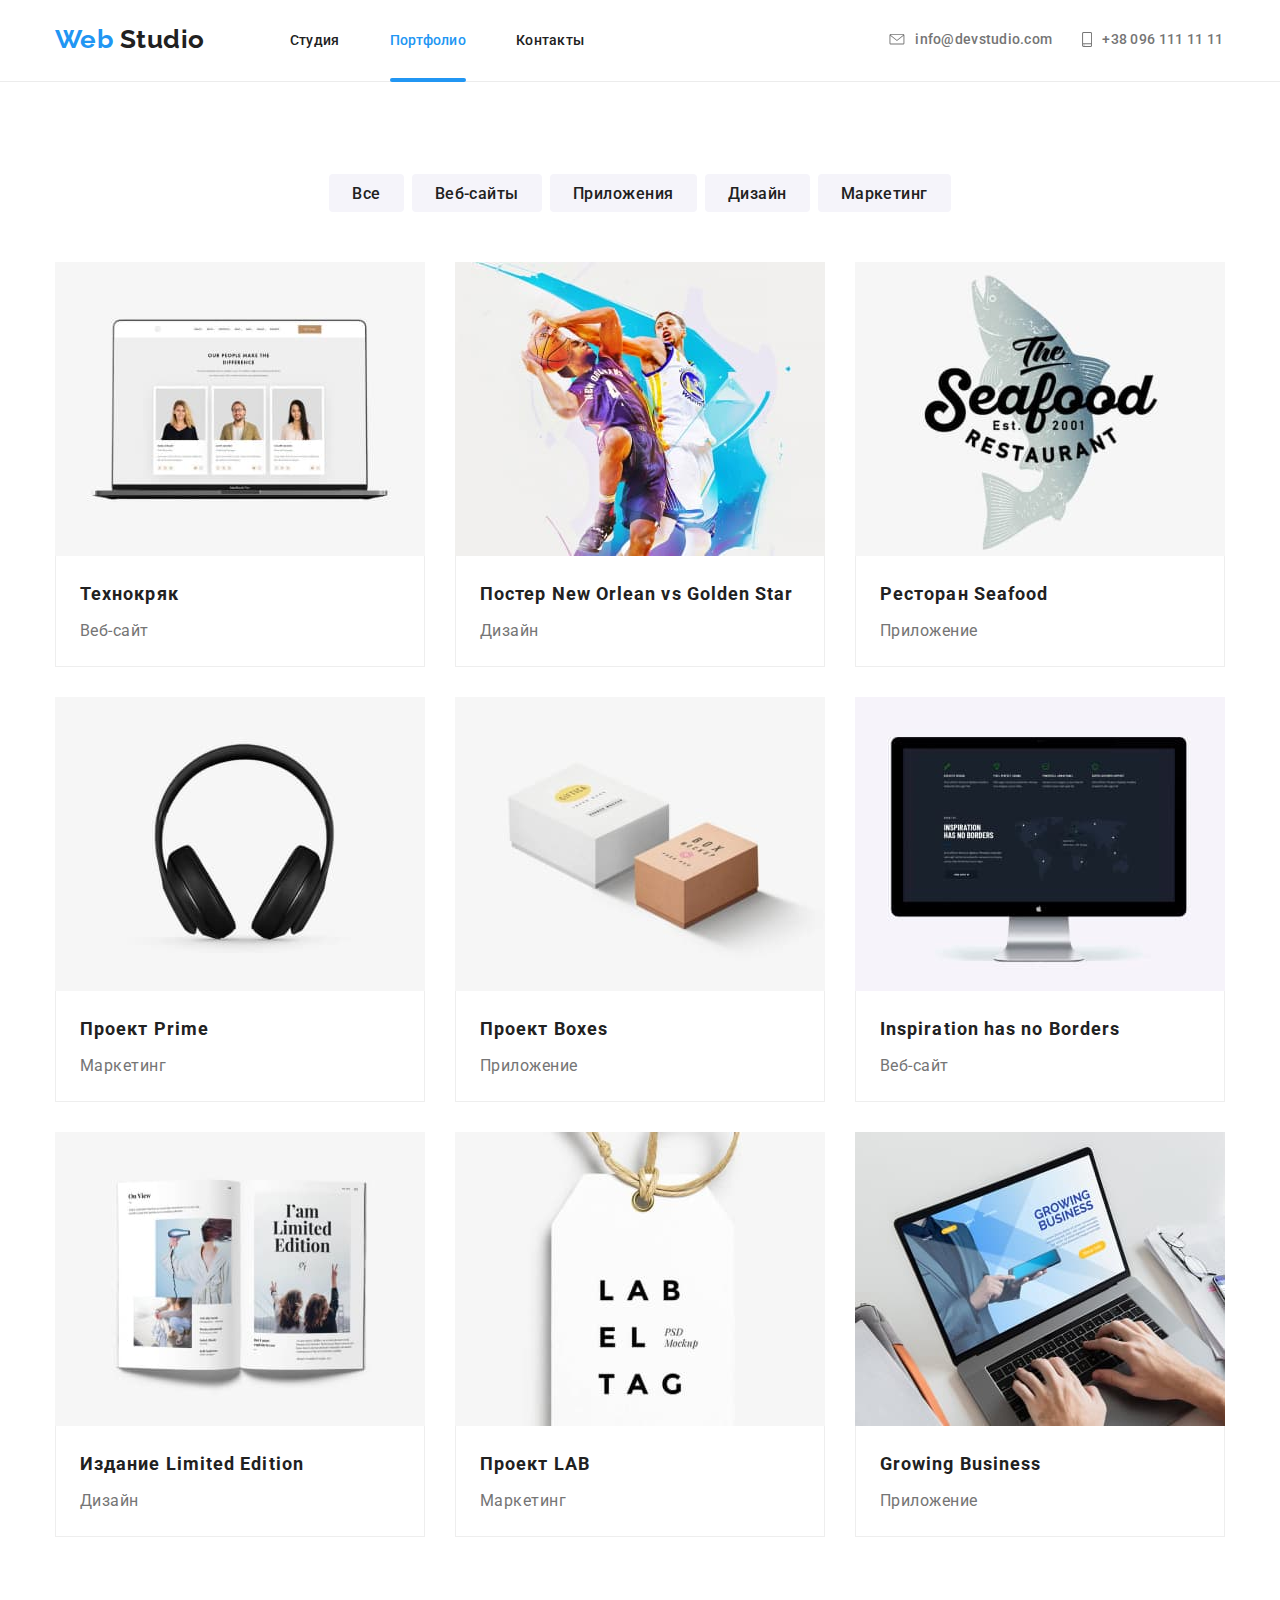
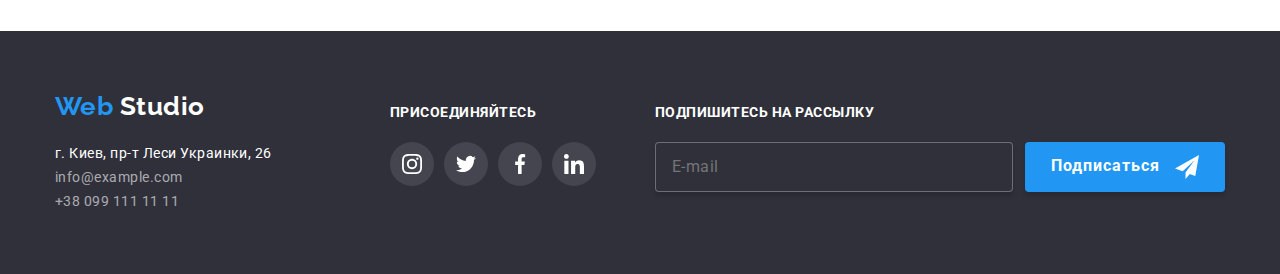
==== portfolio.html @ ffcc2507 "Переносит первоначальные файлы" ====
<!DOCTYPE html>
<html lang="ru">
	<head>
		<meta charset="UTF-8" />
		<meta name="viewport" content="width=device-width, initial-scale=1.0" />
		<meta http-equiv="X-UA-Compatible" content="ie=edge" />
		<title>Portfolio</title>
		<link rel="stylesheet" href="./css/portfolio.min.css" />
	</head>
	<body>
		<!-- Шапка -->
		<header class="page-header">
			<div class="container">
				<div class="head-container">
					<div class="head-links">
						<div>
							<nav class="head-navi">
								<a href="./index.html" class="logo padding">
									<span class="logo">
										<span class="logo-accent">Web</span>
										Studio
									</span>
								</a>
								<ul class="page list">
									<li class="page-item">
										<a href="./index.html" class="link">Студия</a>
									</li>
									<li class="page-item">
										<a href="./portfolio.html" class="link current">Портфолио</a>
									</li>
									<li class="page-item">
										<a href="" class="link">Контакты</a>
									</li>
								</ul>
							</nav>
						</div>
						<ul class="head-contacts list">
							<li class="contacts-item mail">
								<a href="mailto:info@devstudio.com" class="link">
									<svg class="icon-envelope" height="11.2" width="16" aria-label="Электронная почта">
										<use href="./images/sprite.svg#envelope"></use>
									</svg>
									info@devstudio.com
								</a>
							</li>
							<li class="contacts-item tel">
								<a href="tel:+380961111111" class="link">
									<svg class="icon-phone" height="15" width="10" aria-label="Номер телефона">
										<use href="./images/sprite.svg#smartphone"></use>
									</svg>
									+38 096 111 11 11
								</a>
							</li>
						</ul>
					</div>
				</div>
			</div>
		</header>
		<!-- Главный контент -->
		<main>
			<div class="portfolio-container">
				<div class="container">
					<h1 hidden>Портфолио</h1>
					<ul class="filter list">
						<li class="filter-item"><button type="button" class="button">Все</button></li>
						<li class="filter-item"><button type="button" class="button">Веб-сайты</button></li>
						<li class="filter-item"><button type="button" class="button">Приложения</button></li>
						<li class="filter-item"><button type="button" class="button">Дизайн</button></li>
						<li class="filter-item"><button type="button" class="button">Маркетинг</button></li>
					</ul>
				</div>
				<section class="projects section">
					<div class="container">
						<ul class="cards-list list">
							<li class="cards">
								<a href="" class="link">
									<div class="cards-thumb">
										<img src="./images/portfolio-images/laptop.jpg" alt="Ноутбук" width="370" height="294" />
										<div class="cards-overlay">
											<p class="cards-thumb-text">
												Технокряк это современная площадка распространения коронавируса. Компании используют эту
												платформу для цифрового шпионажа и атак на защищённые сервера конкурентов.
											</p>
										</div>
									</div>
									<div class="cards-text">
										<h3 class="header">Технокряк</h3>
										<p class="text">Веб-сайт</p>
									</div>
								</a>
							</li>
							<li class="cards">
								<a href="" class="link">
									<div class="cards-thumb">
										<img
											src="./images/portfolio-images/basketball.jpg"
											alt="Два человека играют в баскетбол"
											width="370"
											height="294"
										/>
										<div class="cards-overlay">
											<p class="cards-thumb-text">
												Технокряк это современная площадка распространения коронавируса. Компании используют эту
												платформу для цифрового шпионажа и атак на защищённые сервера конкурентов.
											</p>
										</div>
									</div>
									<div class="cards-text">
										<h3 class="header">Постер New Orlean vs Golden Star</h3>
										<p class="text">Дизайн</p>
									</div>
								</a>
							</li>
							<li class="cards">
								<a href="" class="link">
									<div class="cards-thumb">
										<img src="./images/portfolio-images/seafood.jpg" alt="Постер ресторана" width="370" height="294" />
										<div class="cards-overlay">
											<p class="cards-thumb-text">
												Технокряк это современная площадка распространения коронавируса. Компании используют эту
												платформу для цифрового шпионажа и атак на защищённые сервера конкурентов.
											</p>
										</div>
									</div>
									<div class="cards-text">
										<h3 class="header">Ресторан Seafood</h3>
										<p class="text">Приложение</p>
									</div>
								</a>
							</li>
							<li class="cards">
								<a href="" class="link">
									<div class="cards-thumb">
										<img src="./images/portfolio-images/headphones.jpg" alt="Наушники" width="370" height="294" />
										<div class="cards-overlay">
											<p class="cards-thumb-text">
												Технокряк это современная площадка распространения коронавируса. Компании используют эту
												платформу для цифрового шпионажа и атак на защищённые сервера конкурентов.
											</p>
										</div>
									</div>
									<div class="cards-text">
										<h3 class="header">Проект Prime</h3>
										<p class="text">Маркетинг</p>
									</div>
								</a>
							</li>
							<li class="cards">
								<a href="" class="link">
									<div class="cards-thumb">
										<img src="./images/portfolio-images/boxes.jpg" alt="Две коробки" width="370" height="294" />
										<div class="cards-overlay">
											<p class="cards-thumb-text">
												Технокряк это современная площадка распространения коронавируса. Компании используют эту
												платформу для цифрового шпионажа и атак на защищённые сервера конкурентов.
											</p>
										</div>
									</div>
									<div class="cards-text">
										<h3 class="header">Проект Boxes</h3>
										<p class="text">Приложение</p>
									</div>
								</a>
							</li>
							<li class="cards">
								<a href="" class="link">
									<div class="cards-thumb">
										<img src="./images/portfolio-images/screen.jpg" alt="Монитор" width="370" height="294" />
										<div class="cards-overlay">
											<p class="cards-thumb-text">
												Технокряк это современная площадка распространения коронавируса. Компании используют эту
												платформу для цифрового шпионажа и атак на защищённые сервера конкурентов.
											</p>
										</div>
									</div>
									<div class="cards-text">
										<h3 class="header">Inspiration has no Borders</h3>
										<p class="text">Веб-сайт</p>
									</div>
								</a>
							</li>
							<li class="cards">
								<a href="" class="link">
									<div class="cards-thumb">
										<img src="./images/portfolio-images/magazine.jpg" alt="Журнал" width="370" height="294" />
										<div class="cards-overlay">
											<p class="cards-thumb-text">
												Технокряк это современная площадка распространения коронавируса. Компании используют эту
												платформу для цифрового шпионажа и атак на защищённые сервера конкурентов.
											</p>
										</div>
									</div>
									<div class="cards-text">
										<h3 class="header">Издание Limited Edition</h3>
										<p class="text">Дизайн</p>
									</div>
								</a>
							</li>
							<li class="cards">
								<a href="" class="link">
									<div class="cards-thumb">
										<img src="./images/portfolio-images/labe.jpg" alt="Бирка" width="370" height="294" />
										<div class="cards-overlay">
											<p class="cards-thumb-text">
												Технокряк это современная площадка распространения коронавируса. Компании используют эту
												платформу для цифрового шпионажа и атак на защищённые сервера конкурентов.
											</p>
										</div>
									</div>
									<div class="cards-text">
										<h3 class="header">Проект LAB</h3>
										<p class="text">Маркетинг</p>
									</div>
								</a>
							</li>
							<li class="cards">
								<a href="" class="link">
									<div class="cards-thumb">
										<img src="./images/portfolio-images/business-laptop.jpg" alt="Ноутбук" width="370" height="294" />
										<div class="cards-overlay">
											<p class="cards-thumb-text">
												Технокряк это современная площадка распространения коронавируса. Компании используют эту
												платформу для цифрового шпионажа и атак на защищённые сервера конкурентов.
											</p>
										</div>
									</div>
									<div class="cards-text">
										<h3 class="header">Growing Business</h3>
										<p class="text">Приложение</p>
									</div>
								</a>
							</li>
						</ul>
					</div>
				</section>
			</div>
		</main>
		<!-- Футер -->
		<footer class="footer">
			<div class="footer-container container">
				<div class="footer-navi">
					<a href="./index.html">
						<span class="logo">
							<span class="logo-accent">Web</span>
							<span class="logo-accent-footer">Studio</span>
						</span>
					</a>
					<address class="address-list">
						<span class="address">
							г. Киев, пр-т Леси Украинки, 26
							<br />
						</span>
						<span class="address-text">
							info@example.com
							<br />
							+38 099 111 11 11
							<br />
						</span>
					</address>
				</div>
				<div class="networks">
					<b class="footer-title">Присоединяйтесь</b>
					<ul class="networks-list list">
						<li class="networks-item">
							<a
								href="https://www.instagram.com"
								class="link"
								target="_blank"
								rel="noopener noreferrer"
								aria-label="Ссылка на инстаграм"
							>
								<svg class="footer-icon" height="20" width="20">
									<use href="./images/sprite.svg#instagram-2"></use>
								</svg>
							</a>
						</li>
						<li class="networks-item">
							<a
								href="https://www.twitter.com"
								class="link"
								target="_blank"
								rel="noopener noreferrer"
								aria-label="Ссылка на твиттер"
							>
								<svg class="footer-icon" height="20" width="20">
									<use href="./images/sprite.svg#twitter-1"></use>
								</svg>
							</a>
						</li>
						<li class="networks-item">
							<a
								href="https://www.facebook"
								class="link"
								target="_blank"
								rel="noopener noreferrer"
								aria-label="Ссылка на фейсбук"
							>
								<svg class="footer-icon" height="20" width="20">
									<use href="./images/sprite.svg#facebook-1"></use>
								</svg>
							</a>
						</li>
						<li class="networks-item">
							<a
								href="https://www.linkedin.com"
								class="link"
								target="_blank"
								rel="noopener noreferrer"
								aria-label="Ссылка на линкед ин"
							>
								<svg class="footer-icon" height="20" width="20">
									<use href="./images/sprite.svg#linkedin-1"></use>
								</svg>
							</a>
						</li>
					</ul>
				</div>
				<div class="footer-email">
					<b class="footer-title">Подпишитесь на рассылку</b>
					<form class="email-list">
						<label class="email-item">
							<input type="email" class="footer-input" name="email" placeholder="E-mail" />
							<button type="submit" class="button">
								<a href="https://www.twitter.com" class="button-footer-link" target="_blank" rel="noopener noreferrer">
									Подписаться
									<svg class="button-twitter" height="24" width="24">
										<use href="./images/sprite.svg#button-icon"></use>
									</svg>
								</a>
							</button>
						</label>
					</form>
				</div>
			</div>
		</footer>
	</body>
</html>
---- css/portfolio.min.css ----
@import url("https://fonts.googleapis.com/css2?family=Raleway:wght@700&family=Roboto:wght@400;500;700;900&display=swap");html{-webkit-box-sizing:border-box;box-sizing:border-box}*,*::before,*::after{-webkit-box-sizing:inherit;box-sizing:inherit}body{color:#212121;background-color:#fff;font-family:Roboto, sans-serif;letter-spacing:0.03em;padding-top:80px}.list,.networks-list,.filter,.cards-list{padding:0;margin:0;list-style:none}a[href]{text-decoration:none}a[href]:hover,a[href]:focus{color:#2196f3;outline:none}img{display:block}.container,.footer-container{margin-left:auto;margin-right:auto;width:1200px;padding-left:15px;padding-right:15px}.section,.projects.section{padding-top:94px}.section-title{margin-top:0;margin-bottom:50px;color:#212121;font-weight:700;font-size:36px;line-height:1.17;text-align:center}html{line-height:1.15;-webkit-text-size-adjust:100%}body{margin:0}main{display:block}h1{font-size:2em;margin:0.67em 0}hr{-webkit-box-sizing:content-box;box-sizing:content-box;height:0;overflow:visible}pre{font-family:monospace, monospace;font-size:1em}a{background-color:transparent}abbr[title]{border-bottom:none;text-decoration:underline;-webkit-text-decoration:underline dotted;text-decoration:underline dotted}b,strong{font-weight:bolder}code,kbd,samp{font-family:monospace, monospace;font-size:1em}small{font-size:80%}sub,sup{font-size:75%;line-height:0;position:relative;vertical-align:baseline}sub{bottom:-0.25em}sup{top:-0.5em}img{border-style:none}button,input,optgroup,select,textarea{font-family:inherit;font-size:100%;line-height:1.15;margin:0}button,input{overflow:visible}button,select{text-transform:none}button,[type="button"],[type="reset"],[type="submit"]{-webkit-appearance:button}button::-moz-focus-inner,[type="button"]::-moz-focus-inner,[type="reset"]::-moz-focus-inner,[type="submit"]::-moz-focus-inner{border-style:none;padding:0}button:-moz-focusring,[type="button"]:-moz-focusring,[type="reset"]:-moz-focusring,[type="submit"]:-moz-focusring{outline:1px dotted ButtonText}fieldset{padding:0.35em 0.75em 0.625em}legend{-webkit-box-sizing:border-box;box-sizing:border-box;color:inherit;display:table;max-width:100%;padding:0;white-space:normal}progress{vertical-align:baseline}textarea{overflow:auto}[type="checkbox"],[type="radio"]{-webkit-box-sizing:border-box;box-sizing:border-box;padding:0}[type="number"]::-webkit-inner-spin-button,[type="number"]::-webkit-outer-spin-button{height:auto}[type="search"]{-webkit-appearance:textfield;outline-offset:-2px}[type="search"]::-webkit-search-decoration{-webkit-appearance:none}::-webkit-file-upload-button{-webkit-appearance:button;font:inherit}details{display:block}summary{display:list-item}template{display:none}[hidden]{display:none}.visually-hidden{position:absolute;overflow:hidden;clip:rect(0 0 0 0);height:1px;width:1px;margin:-1px;padding:0;border:0}.button,.modal .banner-button{color:#fff;background-color:#2196f3;font-family:Roboto, sans-serif;line-height:1.9;text-align:center;letter-spacing:0.06em;min-width:200px;height:50px;-webkit-box-shadow:0px 4px 4px rgba(0,0,0,0.15);box-shadow:0px 4px 4px rgba(0,0,0,0.15);border-radius:4px;outline:none;cursor:pointer;display:inline-block;-webkit-box-align:center;-ms-flex-align:center;align-items:center;-webkit-box-pack:center;-ms-flex-pack:center;justify-content:center;font-size:16px;font-weight:400;border:1px solid rgba(0,0,0,0)}.button:focus,.modal .banner-button:focus{outline:none}.logo{color:#212121;font-family:Raleway, sans-serif;line-height:1.19;text-decoration:none;font-size:26px;font-weight:700}.logo.padding{padding-top:24px;padding-bottom:25px}.logo-accent{color:#2196f3}.logo-accent-footer{color:#fff}.button-footer-link{text-decoration:none;color:#fff;font-weight:bold;text-align:center;line-height:1.9;letter-spacing:0.06em}.button-twitter{margin-left:10px;vertical-align:middle}.button>a:hover,.modal .banner-button>a:hover{color:#fff}.modal .banner-button{position:absolute;bottom:40px;left:164px;-webkit-transition:250ms cubic-bezier(0.4, 0, 0.2, 1);transition:250ms cubic-bezier(0.4, 0, 0.2, 1)}.modal .banner-button.button:focus,.modal .banner-button:focus,.modal .banner-button.button:hover,.modal .banner-button:hover{background-color:#188ce8}.backdrop{position:fixed;top:0;left:0;-webkit-transition:opacity 250ms cubic-bezier(0.4, 0, 0.2, 1);transition:opacity 250ms cubic-bezier(0.4, 0, 0.2, 1);width:100%;height:100%;background-color:rgba(0,0,0,0.2);opacity:1;z-index:2}.backdrop.is-hidden{-webkit-transition:opacity 250ms cubic-bezier(0.4, 0, 0.2, 1);transition:opacity 250ms cubic-bezier(0.4, 0, 0.2, 1);opacity:0;pointer-events:none}.backdrop.is-hidden .modal{-webkit-transform:translate(-50%, -50%) scale(1.2);transform:translate(-50%, -50%) scale(1.2)}.modal{position:absolute;top:50%;left:50%;-webkit-transform:translate(-50%, -50%) scale(1);transform:translate(-50%, -50%) scale(1);padding:40px;min-width:528px;min-height:581px;background-color:#fff;-webkit-box-shadow:0px 1px 3px rgba(0,0,0,0.12),0px 1px 1px rgba(0,0,0,0.14),0px 2px 1px rgba(0,0,0,0.2);box-shadow:0px 1px 3px rgba(0,0,0,0.12),0px 1px 1px rgba(0,0,0,0.14),0px 2px 1px rgba(0,0,0,0.2);border-radius:4px}.modal-close{position:absolute;top:8px;right:8px;border:1px solid rgba(0,0,0,0.1);width:30px;height:30px;border-radius:50%;background:#fff;fill:currentColor;cursor:pointer}.modal-close-button{position:absolute;top:8px;right:8px;-webkit-transition:fill 250ms cubic-bezier(0.4, 0, 0.2, 1);transition:fill 250ms cubic-bezier(0.4, 0, 0.2, 1);fill:currentColor}.modal-close:hover .modal-close-button{fill:#2196f3}.modal-close:focus .modal-close-button{fill:#2196f3}.modal-close:focus{outline:none}.modal-input{border:1px solid rgba(33,33,33,0.2);-webkit-transition:border 250ms cubic-bezier(0.4, 0, 0.2, 1);transition:border 250ms cubic-bezier(0.4, 0, 0.2, 1);display:block;width:100%;height:40px;padding-left:42px;border-radius:4px;outline:none}.modal-input:focus ~ .modal-icon,.modal-input.modal-input:focus{fill:#2196f3;border-color:#2196f3;overflow:visible;outline:none}.modal-label{position:absolute;top:-4px;left:0;font-size:12px;font-weight:inherit;-webkit-transform:translateY(-100%);transform:translateY(-100%);line-height:14px;letter-spacing:0.01em;color:#757575}.modal-icon{position:absolute;top:50%;left:14px;-webkit-transition:fill 250ms cubic-bezier(0.4, 0, 0.2, 1);transition:fill 250ms cubic-bezier(0.4, 0, 0.2, 1);-webkit-transform:translateY(-50%);transform:translateY(-50%);display:inline-block;fill:#212121}.form{width:448px;height:501px;margin:0}.form>h2{font-size:20px;font-weight:bold;margin-top:0px;margin-bottom:30px;line-height:23px;text-align:center;letter-spacing:0.03em}.form-field{display:block;position:relative;margin-top:0px;margin-top:28px}.form-field>textarea{height:120px;resize:none;padding:12px 16px}.form-field>textarea::-webkit-input-placeholder{font-size:14px;font-weight:inherit;line-height:1.1;letter-spacing:0.01em;color:rgba(117,117,117,0.5)}.form-field>textarea:-ms-input-placeholder{font-size:14px;font-weight:inherit;line-height:1.1;letter-spacing:0.01em;color:rgba(117,117,117,0.5)}.form-field>textarea::-ms-input-placeholder{font-size:14px;font-weight:inherit;line-height:1.1;letter-spacing:0.01em;color:rgba(117,117,117,0.5)}.form-field>textarea::placeholder{font-size:14px;font-weight:inherit;line-height:1.1;letter-spacing:0.01em;color:rgba(117,117,117,0.5)}.checkbox{position:absolute;overflow:hidden;clip:rect(0 0 0 0);height:1px;width:1px;margin:-1px;padding:0;border:0}.checkbox-field{display:-webkit-box;display:-ms-flexbox;display:flex;-webkit-box-align:center;-ms-flex-align:center;align-items:center;-webkit-box-pack:center;-ms-flex-pack:center;justify-content:center;margin-top:0;margin-top:20px}.checkbox-icon{-webkit-transition:250ms cubic-bezier(0.4, 0, 0.2, 1);transition:250ms cubic-bezier(0.4, 0, 0.2, 1);-webkit-transition:border 250ms cubic-bezier(0.4, 0, 0.2, 1);transition:border 250ms cubic-bezier(0.4, 0, 0.2, 1);display:inline-block;width:16px;height:15px;margin-left:12px;margin-right:8px;border:2px solid #212121;border-radius:2px;background-size:contain;background-origin:border-box;fill:transparent}.checkbox:checked+.checkbox-icon{-webkit-transition:250ms cubic-bezier(0.4, 0, 0.2, 1);transition:250ms cubic-bezier(0.4, 0, 0.2, 1);border:none;background-color:#2196f3;fill:#fff}.checkbox-label{font-size:14px;font-weight:400;line-height:1.7;letter-spacing:0.03em;color:#757575}.checkbox-label.underlined{color:#2196f3;text-decoration:underline}.footer-email{margin-top:12px;margin-right:0px;margin-left:0px;width:570px}.footer-input{display:block;-webkit-box-align:center;-ms-flex-align:center;align-items:center;-webkit-box-pack:center;-ms-flex-pack:center;justify-content:center;font-size:16px;font-weight:400;border:1px solid rgba(255,255,255,0.3);width:358px;height:50px;padding-top:15px;padding-left:16px;padding-bottom:15px;margin:0;outline:none;-webkit-box-shadow:0px 4px 4px rgba(0,0,0,0.15);box-shadow:0px 4px 4px rgba(0,0,0,0.15);border-radius:4px;line-height:1.3;letter-spacing:0.03em;color:rgba(255,255,255,0.6);background:#2f303a}.email-item{display:-webkit-box;display:-ms-flexbox;display:flex;-webkit-box-pack:justify;-ms-flex-pack:justify;justify-content:space-between}.email-item .button,.email-item .modal .banner-button,.modal .email-item .banner-button{display:-webkit-box;display:-ms-flexbox;display:flex;-webkit-box-align:center;-ms-flex-align:center;align-items:center;-webkit-box-pack:center;-ms-flex-pack:center;justify-content:center;-webkit-transition:250ms cubic-bezier(0.4, 0, 0.2, 1);transition:250ms cubic-bezier(0.4, 0, 0.2, 1);margin-left:12px;width:200px;height:50px;fill:#fff}.email-list{display:-webkit-box;display:-ms-flexbox;display:flex;-webkit-box-align:start;-ms-flex-align:start;align-items:flex-start;margin-top:20px}.page-header{width:100%;min-height:80px;background-color:#fff;border-bottom:1px solid #ececec;z-index:1;position:fixed;top:0;left:0}.head-container{display:-webkit-inline-box;display:-ms-inline-flexbox;display:inline-flex;-webkit-box-align:center;-ms-flex-align:center;align-items:center;-webkit-box-pack:center;-ms-flex-pack:center;justify-content:center}.head-navi{display:-webkit-box;display:-ms-flexbox;display:flex}.head-links{display:-webkit-box;display:-ms-flexbox;display:flex}.head-contacts{display:-webkit-box;display:-ms-flexbox;display:flex;margin-left:305px;color:#212121}.head-contacts .link{display:-webkit-box;display:-ms-flexbox;display:flex;-webkit-box-align:center;-ms-flex-align:center;align-items:center;-webkit-box-pack:center;-ms-flex-pack:center;justify-content:center;font-size:14px;font-weight:500;-webkit-transition:250ms cubic-bezier(0.4, 0, 0.2, 1);transition:250ms cubic-bezier(0.4, 0, 0.2, 1);padding-top:32px;padding-bottom:32px;color:#757575;fill:currentColor;text-decoration:none;line-height:1.14;letter-spacing:0.02em}.head-contacts .link:focus{color:#2196f3}.head-contacts .link:hover{color:#2196f3}.page{display:-webkit-box;display:-ms-flexbox;display:flex;margin-left:85px}.page-item{margin-right:50px}.page-item:hover{color:#2196f3}.page-item:focus{color:#2196f3}.page-item:last-child{margin:0}.page .link{display:block;padding-top:32px;padding-bottom:32px;font-family:Roboto, sans-serif;color:#212121;line-height:1.2;letter-spacing:0.02em;font-size:14px;font-weight:500;-webkit-transition:250ms cubic-bezier(0.4, 0, 0.2, 1);transition:250ms cubic-bezier(0.4, 0, 0.2, 1)}.link.current{color:#2196f3;position:relative}.link.current::after{content:" ";display:block;width:100%;height:4px;border-radius:2px;background-color:#2196f3;position:absolute;bottom:-1px;left:0}.contacts-item:not(:last-child){margin-right:30px}.contacts-item .link{-webkit-transition:250ms cubic-bezier(0.4, 0, 0.2, 1);transition:250ms cubic-bezier(0.4, 0, 0.2, 1)}.contacts-item .link:focus{fill:#2196f3;color:#2196f3;background-color:#fff}.contacts-item .link:hover{fill:#2196f3;color:#2196f3;background-color:#fff}.icon-envelope{background-size:15px 10px;margin-right:10px}.icon-phone{margin-right:10px}.footer{padding-top:60px;padding-bottom:60px;background-color:#2f303a}.footer-container{display:-webkit-box;display:-ms-flexbox;display:flex;-webkit-box-pack:justify;-ms-flex-pack:justify;justify-content:space-between}.footer-navi{margin-right:70px;width:270px}.footer-title{font-size:14px;font-weight:bold;color:#fff;line-height:1.14;text-transform:uppercase}.footer-icon{fill:white-text-color}.address{font-size:14px;font-weight:400;margin-top:20px;margin-bottom:9px;color:#fff;line-height:1.71;font-style:normal;text-decoration:none}.address-text{font-size:14px;font-weight:400;color:rgba(255,255,255,0.6);line-height:1.71;text-decoration:none;font-style:normal}.address-list{margin-top:20px}.address-list>span:not(:last-child){margin-bottom:9px}.networks{width:270px;margin-top:12px}.networks-list{display:-webkit-box;display:-ms-flexbox;display:flex}.networks-item:not(:last-child){margin-right:10px}.networks-item .link{display:-webkit-inline-box;display:-ms-inline-flexbox;display:inline-flex;-webkit-box-align:center;-ms-flex-align:center;align-items:center;-webkit-box-pack:center;-ms-flex-pack:center;justify-content:center;-webkit-transition:250ms cubic-bezier(0.4, 0, 0.2, 1);transition:250ms cubic-bezier(0.4, 0, 0.2, 1);margin-top:20px;width:44px;height:44px;background-color:rgba(255,255,255,0.1);background-position:center;border-radius:50%;fill:#fff;cursor:pointer}.networks-item .link:focus{background-color:#2196f3}.networks-item .link:hover{background-color:#2196f3}.portfolio-container{padding-top:94px;padding-bottom:94px;margin-left:auto;margin-right:auto}.projects.section{padding-top:50px}.filter{display:-webkit-box;display:-ms-flexbox;display:flex;-webkit-box-align:center;-ms-flex-align:center;align-items:center;-webkit-box-pack:center;-ms-flex-pack:center;justify-content:center}.filter-item{margin-right:8px}.filter-item:last-child{margin:0}.filter .button,.filter .modal .banner-button,.modal .filter .banner-button{font-size:16px;font-weight:500;-webkit-transition:250ms cubic-bezier(0.4, 0, 0.2, 1);transition:250ms cubic-bezier(0.4, 0, 0.2, 1);color:#212121;background-color:#f5f4fa;min-width:73px;height:38px;font-family:inherit;letter-spacing:0.03em;line-height:1.6;-webkit-box-shadow:none;box-shadow:none;border-radius:4px;padding:6px 22px;text-align:center}.filter .button:focus,.filter .modal .banner-button:focus,.modal .filter .banner-button:focus,.filter .button:hover,.filter .modal .banner-button:hover,.modal .filter .banner-button:hover{color:#f5f4fa;background-color:#2196f3;-webkit-box-shadow:0px 2px 2px rgba(0,0,0,0.12),0px 1px 2px rgba(0,0,0,0.08),0px 3px 1px rgba(0,0,0,0.1);box-shadow:0px 2px 2px rgba(0,0,0,0.12),0px 1px 2px rgba(0,0,0,0.08),0px 3px 1px rgba(0,0,0,0.1)}.cards{width:370px;margin-right:30px;margin-bottom:30px;-webkit-transition:250ms -webkit-box-shadow cubic-bezier(0.4, 0, 0.2, 1);transition:250ms -webkit-box-shadow cubic-bezier(0.4, 0, 0.2, 1);transition:250ms box-shadow cubic-bezier(0.4, 0, 0.2, 1);transition:250ms box-shadow cubic-bezier(0.4, 0, 0.2, 1), 250ms -webkit-box-shadow cubic-bezier(0.4, 0, 0.2, 1)}.cards:nth-child(3n){margin-right:0px}.cards:nth-last-child(-n+3){margin-bottom:0px}.cards:focus,.cards:hover{-webkit-box-shadow:0px 1px 1px rgba(0,0,0,0.12),0px 4px 4px rgba(0,0,0,0.06),1px 4px 6px rgba(0,0,0,0.16);box-shadow:0px 1px 1px rgba(0,0,0,0.12),0px 4px 4px rgba(0,0,0,0.06),1px 4px 6px rgba(0,0,0,0.16)}.cards-list{display:-webkit-box;display:-ms-flexbox;display:flex;-ms-flex-wrap:wrap;flex-wrap:wrap}.cards-list .link{text-decoration:none}.cards-thumb{display:-webkit-box;display:-ms-flexbox;display:flex;-webkit-box-align:center;-ms-flex-align:center;align-items:center;-webkit-box-pack:center;-ms-flex-pack:center;justify-content:center;position:relative;overflow:hidden;background-color:transparent}.cards-thumb-text{position:absolute;top:50%;left:50%;font-size:18px;font-weight:400;opacity:0;-webkit-transform:translate(-50%, -50%);transform:translate(-50%, -50%);width:322px;margin:auto;font-family:inherit;line-height:1.6;letter-spacing:0.03em;color:#fff}.cards-overlay{position:absolute;top:0;left:0;-webkit-transition:250ms cubic-bezier(0.4, 0, 0.2, 1);transition:250ms cubic-bezier(0.4, 0, 0.2, 1);width:100%;height:100%;background-color:rgba(33,150,243,0.9);-webkit-transform:translateY(100%);transform:translateY(100%)}.cards:hover .cards-overlay{-webkit-transform:translate(0);transform:translate(0);opacity:1}.cards:hover .cards-thumb-text,.cards:focus .cards-thumb-text{opacity:1}.cards .header{font-size:18px;font-weight:700;margin-top:0px;margin-bottom:4px;color:#212121;line-height:2;letter-spacing:0.06em}.cards-text{border:1px solid #eee;border-top:none;padding:20px 24px}.cards .text{font-size:16px;font-weight:400;margin:0px;color:#757575;line-height:1.88}
/*# sourceMappingURL=portfolio.min.css.map */
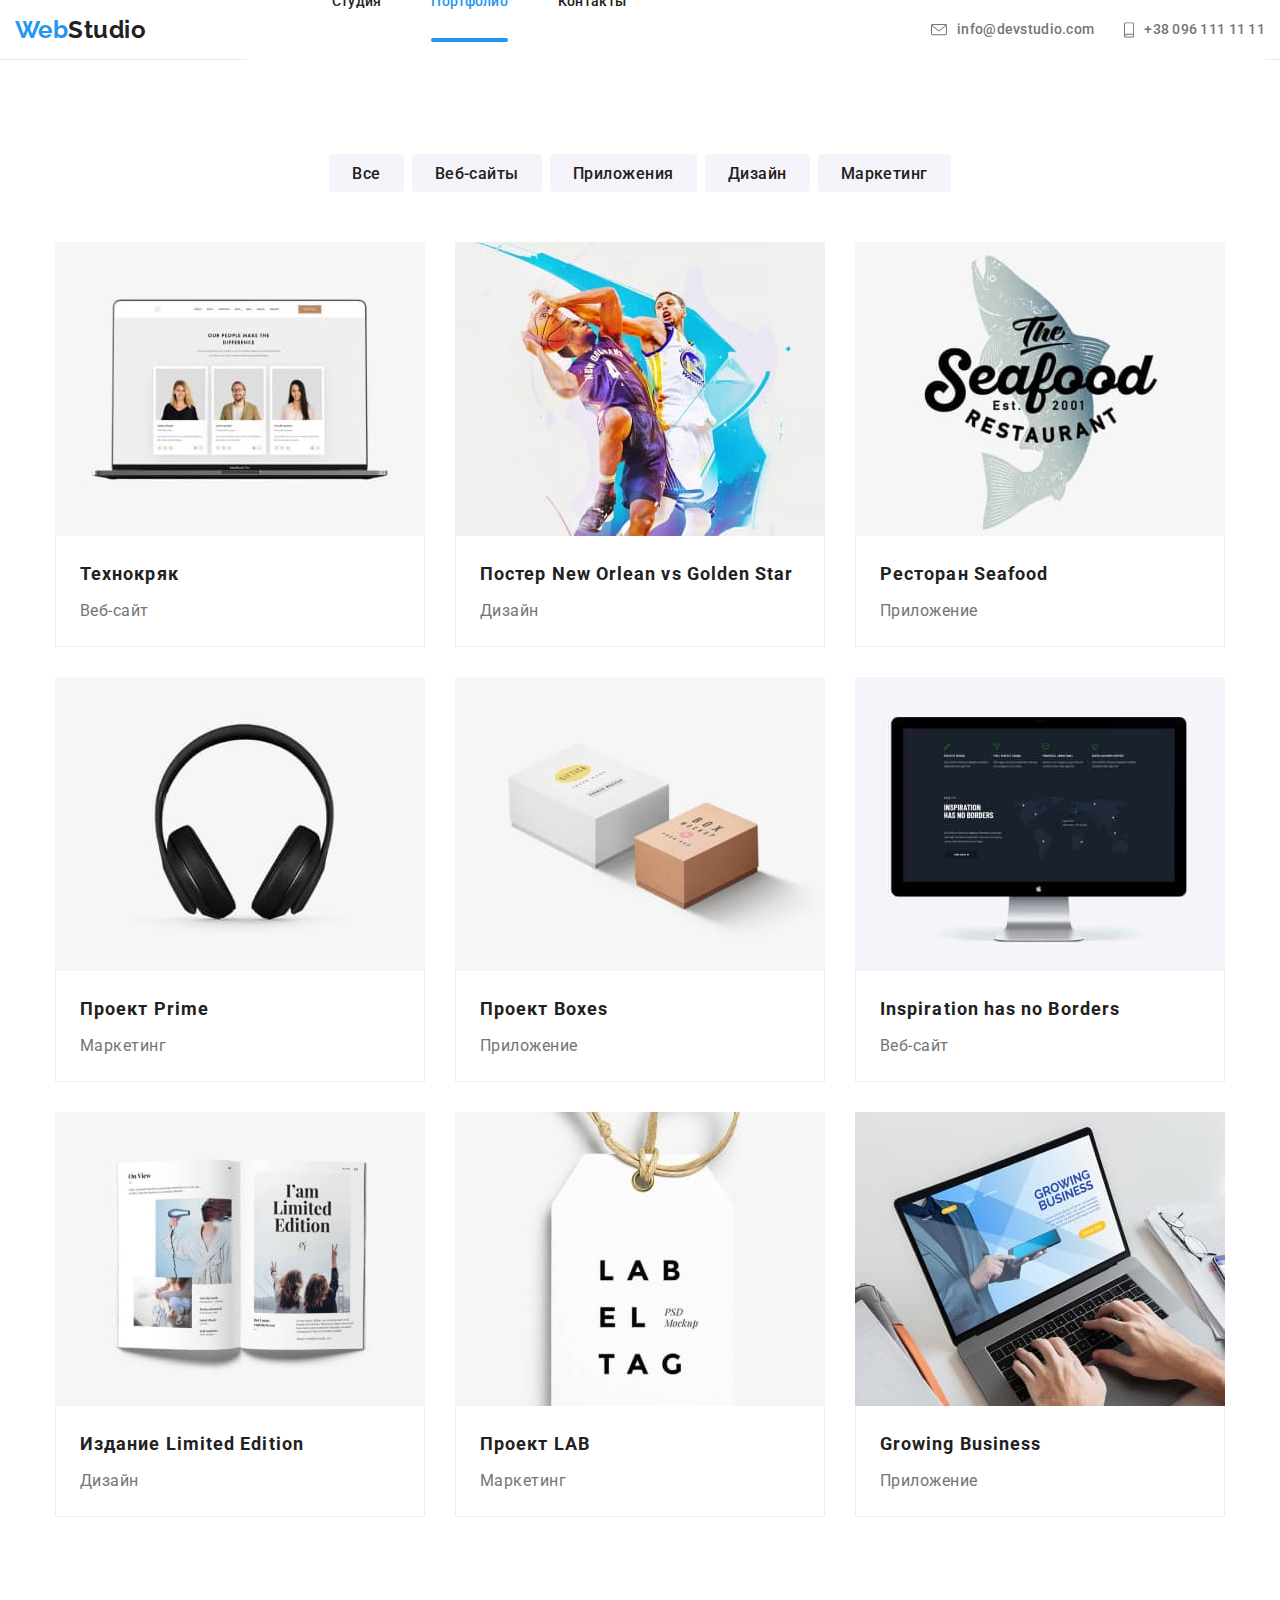
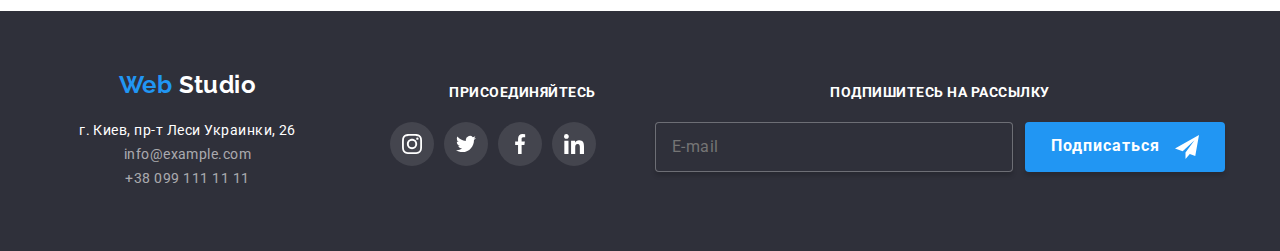
==== commit ba9d08f5: "мобильный хедер" ====
--- a/portfolio.html
+++ b/portfolio.html
@@ -10,17 +10,15 @@
 	<body>
 		<!-- Шапка -->
 		<header class="page-header">
-			<div class="container">
-				<div class="head-container">
-					<div class="head-links">
-						<div>
+			<div class="head-container container">
+				<a href="./index.html" class="logo padding">
+					<span class="logo">
+						<span class="logo-accent">Web</span>Studio</span>
+				</a>
+				<div class="head-links">
+					<div class="menu-container is-open" id="menu-container" data-menu>
+						<div class="menu">
 							<nav class="head-navi">
-								<a href="./index.html" class="logo padding">
-									<span class="logo">
-										<span class="logo-accent">Web</span>
-										Studio
-									</span>
-								</a>
 								<ul class="page list">
 									<li class="page-item">
 										<a href="./index.html" class="link">Студия</a>
@@ -33,29 +31,35 @@
 									</li>
 								</ul>
 							</nav>
+							<ul class="head-contacts list">
+								<li class="contacts-item mail">
+									<a href="mailto:info@devstudio.com" class="link">
+										<svg class="icon-envelope" height="12" width="16" aria-label="Электронная почта">
+											<use href="./images/sprite.svg#envelope"></use>
+										</svg>
+										info@devstudio.com
+									</a>
+								</li>
+								<li class="contacts-item tel">
+									<a href="tel:+380961111111" class="link">
+										<svg class="icon-phone" height="16" width="10" aria-label="Номер телефона">
+											<use href="./images/sprite.svg#smartphone"></use>
+										</svg>
+										+38 096 111 11 11
+									</a>
+								</li>
+							</ul>
 						</div>
-						<ul class="head-contacts list">
-							<li class="contacts-item mail">
-								<a href="mailto:info@devstudio.com" class="link">
-									<svg class="icon-envelope" height="11.2" width="16" aria-label="Электронная почта">
-										<use href="./images/sprite.svg#envelope"></use>
-									</svg>
-									info@devstudio.com
-								</a>
-							</li>
-							<li class="contacts-item tel">
-								<a href="tel:+380961111111" class="link">
-									<svg class="icon-phone" height="15" width="10" aria-label="Номер телефона">
-										<use href="./images/sprite.svg#smartphone"></use>
-									</svg>
-									+38 096 111 11 11
-								</a>
-							</li>
-						</ul>
 					</div>
+					<button type="button" class="menu-button is-open" aria-expanded="false" aria-controls="menu-container" data-menu-button>
+						<svg width="40px" height="40px" aria-label="Переключатель мобильного меню">
+							<use class="icon-cross" href="./images/sprite.svg#cross-1"></use>
+							<use class="icon-menu" href="./images/sprite.svg#menu"></use>
+						</svg>
+					</button>
 				</div>
 			</div>
-		</header>
+	</header>
 		<!-- Главный контент -->
 		<main>
 			<div class="portfolio-container">
--- a/css/portfolio.min.css
+++ b/css/portfolio.min.css
@@ -1,2 +1,2 @@
-@import url("https://fonts.googleapis.com/css2?family=Raleway:wght@700&family=Roboto:wght@400;500;700;900&display=swap");html{-webkit-box-sizing:border-box;box-sizing:border-box}*,*::before,*::after{-webkit-box-sizing:inherit;box-sizing:inherit}body{color:#212121;background-color:#fff;font-family:Roboto, sans-serif;letter-spacing:0.03em;padding-top:80px}.list,.networks-list,.filter,.cards-list{padding:0;margin:0;list-style:none}a[href]{text-decoration:none}a[href]:hover,a[href]:focus{color:#2196f3;outline:none}img{display:block}.container,.footer-container{margin-left:auto;margin-right:auto;width:1200px;padding-left:15px;padding-right:15px}.section,.projects.section{padding-top:94px}.section-title{margin-top:0;margin-bottom:50px;color:#212121;font-weight:700;font-size:36px;line-height:1.17;text-align:center}html{line-height:1.15;-webkit-text-size-adjust:100%}body{margin:0}main{display:block}h1{font-size:2em;margin:0.67em 0}hr{-webkit-box-sizing:content-box;box-sizing:content-box;height:0;overflow:visible}pre{font-family:monospace, monospace;font-size:1em}a{background-color:transparent}abbr[title]{border-bottom:none;text-decoration:underline;-webkit-text-decoration:underline dotted;text-decoration:underline dotted}b,strong{font-weight:bolder}code,kbd,samp{font-family:monospace, monospace;font-size:1em}small{font-size:80%}sub,sup{font-size:75%;line-height:0;position:relative;vertical-align:baseline}sub{bottom:-0.25em}sup{top:-0.5em}img{border-style:none}button,input,optgroup,select,textarea{font-family:inherit;font-size:100%;line-height:1.15;margin:0}button,input{overflow:visible}button,select{text-transform:none}button,[type="button"],[type="reset"],[type="submit"]{-webkit-appearance:button}button::-moz-focus-inner,[type="button"]::-moz-focus-inner,[type="reset"]::-moz-focus-inner,[type="submit"]::-moz-focus-inner{border-style:none;padding:0}button:-moz-focusring,[type="button"]:-moz-focusring,[type="reset"]:-moz-focusring,[type="submit"]:-moz-focusring{outline:1px dotted ButtonText}fieldset{padding:0.35em 0.75em 0.625em}legend{-webkit-box-sizing:border-box;box-sizing:border-box;color:inherit;display:table;max-width:100%;padding:0;white-space:normal}progress{vertical-align:baseline}textarea{overflow:auto}[type="checkbox"],[type="radio"]{-webkit-box-sizing:border-box;box-sizing:border-box;padding:0}[type="number"]::-webkit-inner-spin-button,[type="number"]::-webkit-outer-spin-button{height:auto}[type="search"]{-webkit-appearance:textfield;outline-offset:-2px}[type="search"]::-webkit-search-decoration{-webkit-appearance:none}::-webkit-file-upload-button{-webkit-appearance:button;font:inherit}details{display:block}summary{display:list-item}template{display:none}[hidden]{display:none}.visually-hidden{position:absolute;overflow:hidden;clip:rect(0 0 0 0);height:1px;width:1px;margin:-1px;padding:0;border:0}.button,.modal .banner-button{color:#fff;background-color:#2196f3;font-family:Roboto, sans-serif;line-height:1.9;text-align:center;letter-spacing:0.06em;min-width:200px;height:50px;-webkit-box-shadow:0px 4px 4px rgba(0,0,0,0.15);box-shadow:0px 4px 4px rgba(0,0,0,0.15);border-radius:4px;outline:none;cursor:pointer;display:inline-block;-webkit-box-align:center;-ms-flex-align:center;align-items:center;-webkit-box-pack:center;-ms-flex-pack:center;justify-content:center;font-size:16px;font-weight:400;border:1px solid rgba(0,0,0,0)}.button:focus,.modal .banner-button:focus{outline:none}.logo{color:#212121;font-family:Raleway, sans-serif;line-height:1.19;text-decoration:none;font-size:26px;font-weight:700}.logo.padding{padding-top:24px;padding-bottom:25px}.logo-accent{color:#2196f3}.logo-accent-footer{color:#fff}.button-footer-link{text-decoration:none;color:#fff;font-weight:bold;text-align:center;line-height:1.9;letter-spacing:0.06em}.button-twitter{margin-left:10px;vertical-align:middle}.button>a:hover,.modal .banner-button>a:hover{color:#fff}.modal .banner-button{position:absolute;bottom:40px;left:164px;-webkit-transition:250ms cubic-bezier(0.4, 0, 0.2, 1);transition:250ms cubic-bezier(0.4, 0, 0.2, 1)}.modal .banner-button.button:focus,.modal .banner-button:focus,.modal .banner-button.button:hover,.modal .banner-button:hover{background-color:#188ce8}.backdrop{position:fixed;top:0;left:0;-webkit-transition:opacity 250ms cubic-bezier(0.4, 0, 0.2, 1);transition:opacity 250ms cubic-bezier(0.4, 0, 0.2, 1);width:100%;height:100%;background-color:rgba(0,0,0,0.2);opacity:1;z-index:2}.backdrop.is-hidden{-webkit-transition:opacity 250ms cubic-bezier(0.4, 0, 0.2, 1);transition:opacity 250ms cubic-bezier(0.4, 0, 0.2, 1);opacity:0;pointer-events:none}.backdrop.is-hidden .modal{-webkit-transform:translate(-50%, -50%) scale(1.2);transform:translate(-50%, -50%) scale(1.2)}.modal{position:absolute;top:50%;left:50%;-webkit-transform:translate(-50%, -50%) scale(1);transform:translate(-50%, -50%) scale(1);padding:40px;min-width:528px;min-height:581px;background-color:#fff;-webkit-box-shadow:0px 1px 3px rgba(0,0,0,0.12),0px 1px 1px rgba(0,0,0,0.14),0px 2px 1px rgba(0,0,0,0.2);box-shadow:0px 1px 3px rgba(0,0,0,0.12),0px 1px 1px rgba(0,0,0,0.14),0px 2px 1px rgba(0,0,0,0.2);border-radius:4px}.modal-close{position:absolute;top:8px;right:8px;border:1px solid rgba(0,0,0,0.1);width:30px;height:30px;border-radius:50%;background:#fff;fill:currentColor;cursor:pointer}.modal-close-button{position:absolute;top:8px;right:8px;-webkit-transition:fill 250ms cubic-bezier(0.4, 0, 0.2, 1);transition:fill 250ms cubic-bezier(0.4, 0, 0.2, 1);fill:currentColor}.modal-close:hover .modal-close-button{fill:#2196f3}.modal-close:focus .modal-close-button{fill:#2196f3}.modal-close:focus{outline:none}.modal-input{border:1px solid rgba(33,33,33,0.2);-webkit-transition:border 250ms cubic-bezier(0.4, 0, 0.2, 1);transition:border 250ms cubic-bezier(0.4, 0, 0.2, 1);display:block;width:100%;height:40px;padding-left:42px;border-radius:4px;outline:none}.modal-input:focus ~ .modal-icon,.modal-input.modal-input:focus{fill:#2196f3;border-color:#2196f3;overflow:visible;outline:none}.modal-label{position:absolute;top:-4px;left:0;font-size:12px;font-weight:inherit;-webkit-transform:translateY(-100%);transform:translateY(-100%);line-height:14px;letter-spacing:0.01em;color:#757575}.modal-icon{position:absolute;top:50%;left:14px;-webkit-transition:fill 250ms cubic-bezier(0.4, 0, 0.2, 1);transition:fill 250ms cubic-bezier(0.4, 0, 0.2, 1);-webkit-transform:translateY(-50%);transform:translateY(-50%);display:inline-block;fill:#212121}.form{width:448px;height:501px;margin:0}.form>h2{font-size:20px;font-weight:bold;margin-top:0px;margin-bottom:30px;line-height:23px;text-align:center;letter-spacing:0.03em}.form-field{display:block;position:relative;margin-top:0px;margin-top:28px}.form-field>textarea{height:120px;resize:none;padding:12px 16px}.form-field>textarea::-webkit-input-placeholder{font-size:14px;font-weight:inherit;line-height:1.1;letter-spacing:0.01em;color:rgba(117,117,117,0.5)}.form-field>textarea:-ms-input-placeholder{font-size:14px;font-weight:inherit;line-height:1.1;letter-spacing:0.01em;color:rgba(117,117,117,0.5)}.form-field>textarea::-ms-input-placeholder{font-size:14px;font-weight:inherit;line-height:1.1;letter-spacing:0.01em;color:rgba(117,117,117,0.5)}.form-field>textarea::placeholder{font-size:14px;font-weight:inherit;line-height:1.1;letter-spacing:0.01em;color:rgba(117,117,117,0.5)}.checkbox{position:absolute;overflow:hidden;clip:rect(0 0 0 0);height:1px;width:1px;margin:-1px;padding:0;border:0}.checkbox-field{display:-webkit-box;display:-ms-flexbox;display:flex;-webkit-box-align:center;-ms-flex-align:center;align-items:center;-webkit-box-pack:center;-ms-flex-pack:center;justify-content:center;margin-top:0;margin-top:20px}.checkbox-icon{-webkit-transition:250ms cubic-bezier(0.4, 0, 0.2, 1);transition:250ms cubic-bezier(0.4, 0, 0.2, 1);-webkit-transition:border 250ms cubic-bezier(0.4, 0, 0.2, 1);transition:border 250ms cubic-bezier(0.4, 0, 0.2, 1);display:inline-block;width:16px;height:15px;margin-left:12px;margin-right:8px;border:2px solid #212121;border-radius:2px;background-size:contain;background-origin:border-box;fill:transparent}.checkbox:checked+.checkbox-icon{-webkit-transition:250ms cubic-bezier(0.4, 0, 0.2, 1);transition:250ms cubic-bezier(0.4, 0, 0.2, 1);border:none;background-color:#2196f3;fill:#fff}.checkbox-label{font-size:14px;font-weight:400;line-height:1.7;letter-spacing:0.03em;color:#757575}.checkbox-label.underlined{color:#2196f3;text-decoration:underline}.footer-email{margin-top:12px;margin-right:0px;margin-left:0px;width:570px}.footer-input{display:block;-webkit-box-align:center;-ms-flex-align:center;align-items:center;-webkit-box-pack:center;-ms-flex-pack:center;justify-content:center;font-size:16px;font-weight:400;border:1px solid rgba(255,255,255,0.3);width:358px;height:50px;padding-top:15px;padding-left:16px;padding-bottom:15px;margin:0;outline:none;-webkit-box-shadow:0px 4px 4px rgba(0,0,0,0.15);box-shadow:0px 4px 4px rgba(0,0,0,0.15);border-radius:4px;line-height:1.3;letter-spacing:0.03em;color:rgba(255,255,255,0.6);background:#2f303a}.email-item{display:-webkit-box;display:-ms-flexbox;display:flex;-webkit-box-pack:justify;-ms-flex-pack:justify;justify-content:space-between}.email-item .button,.email-item .modal .banner-button,.modal .email-item .banner-button{display:-webkit-box;display:-ms-flexbox;display:flex;-webkit-box-align:center;-ms-flex-align:center;align-items:center;-webkit-box-pack:center;-ms-flex-pack:center;justify-content:center;-webkit-transition:250ms cubic-bezier(0.4, 0, 0.2, 1);transition:250ms cubic-bezier(0.4, 0, 0.2, 1);margin-left:12px;width:200px;height:50px;fill:#fff}.email-list{display:-webkit-box;display:-ms-flexbox;display:flex;-webkit-box-align:start;-ms-flex-align:start;align-items:flex-start;margin-top:20px}.page-header{width:100%;min-height:80px;background-color:#fff;border-bottom:1px solid #ececec;z-index:1;position:fixed;top:0;left:0}.head-container{display:-webkit-inline-box;display:-ms-inline-flexbox;display:inline-flex;-webkit-box-align:center;-ms-flex-align:center;align-items:center;-webkit-box-pack:center;-ms-flex-pack:center;justify-content:center}.head-navi{display:-webkit-box;display:-ms-flexbox;display:flex}.head-links{display:-webkit-box;display:-ms-flexbox;display:flex}.head-contacts{display:-webkit-box;display:-ms-flexbox;display:flex;margin-left:305px;color:#212121}.head-contacts .link{display:-webkit-box;display:-ms-flexbox;display:flex;-webkit-box-align:center;-ms-flex-align:center;align-items:center;-webkit-box-pack:center;-ms-flex-pack:center;justify-content:center;font-size:14px;font-weight:500;-webkit-transition:250ms cubic-bezier(0.4, 0, 0.2, 1);transition:250ms cubic-bezier(0.4, 0, 0.2, 1);padding-top:32px;padding-bottom:32px;color:#757575;fill:currentColor;text-decoration:none;line-height:1.14;letter-spacing:0.02em}.head-contacts .link:focus{color:#2196f3}.head-contacts .link:hover{color:#2196f3}.page{display:-webkit-box;display:-ms-flexbox;display:flex;margin-left:85px}.page-item{margin-right:50px}.page-item:hover{color:#2196f3}.page-item:focus{color:#2196f3}.page-item:last-child{margin:0}.page .link{display:block;padding-top:32px;padding-bottom:32px;font-family:Roboto, sans-serif;color:#212121;line-height:1.2;letter-spacing:0.02em;font-size:14px;font-weight:500;-webkit-transition:250ms cubic-bezier(0.4, 0, 0.2, 1);transition:250ms cubic-bezier(0.4, 0, 0.2, 1)}.link.current{color:#2196f3;position:relative}.link.current::after{content:" ";display:block;width:100%;height:4px;border-radius:2px;background-color:#2196f3;position:absolute;bottom:-1px;left:0}.contacts-item:not(:last-child){margin-right:30px}.contacts-item .link{-webkit-transition:250ms cubic-bezier(0.4, 0, 0.2, 1);transition:250ms cubic-bezier(0.4, 0, 0.2, 1)}.contacts-item .link:focus{fill:#2196f3;color:#2196f3;background-color:#fff}.contacts-item .link:hover{fill:#2196f3;color:#2196f3;background-color:#fff}.icon-envelope{background-size:15px 10px;margin-right:10px}.icon-phone{margin-right:10px}.footer{padding-top:60px;padding-bottom:60px;background-color:#2f303a}.footer-container{display:-webkit-box;display:-ms-flexbox;display:flex;-webkit-box-pack:justify;-ms-flex-pack:justify;justify-content:space-between}.footer-navi{margin-right:70px;width:270px}.footer-title{font-size:14px;font-weight:bold;color:#fff;line-height:1.14;text-transform:uppercase}.footer-icon{fill:white-text-color}.address{font-size:14px;font-weight:400;margin-top:20px;margin-bottom:9px;color:#fff;line-height:1.71;font-style:normal;text-decoration:none}.address-text{font-size:14px;font-weight:400;color:rgba(255,255,255,0.6);line-height:1.71;text-decoration:none;font-style:normal}.address-list{margin-top:20px}.address-list>span:not(:last-child){margin-bottom:9px}.networks{width:270px;margin-top:12px}.networks-list{display:-webkit-box;display:-ms-flexbox;display:flex}.networks-item:not(:last-child){margin-right:10px}.networks-item .link{display:-webkit-inline-box;display:-ms-inline-flexbox;display:inline-flex;-webkit-box-align:center;-ms-flex-align:center;align-items:center;-webkit-box-pack:center;-ms-flex-pack:center;justify-content:center;-webkit-transition:250ms cubic-bezier(0.4, 0, 0.2, 1);transition:250ms cubic-bezier(0.4, 0, 0.2, 1);margin-top:20px;width:44px;height:44px;background-color:rgba(255,255,255,0.1);background-position:center;border-radius:50%;fill:#fff;cursor:pointer}.networks-item .link:focus{background-color:#2196f3}.networks-item .link:hover{background-color:#2196f3}.portfolio-container{padding-top:94px;padding-bottom:94px;margin-left:auto;margin-right:auto}.projects.section{padding-top:50px}.filter{display:-webkit-box;display:-ms-flexbox;display:flex;-webkit-box-align:center;-ms-flex-align:center;align-items:center;-webkit-box-pack:center;-ms-flex-pack:center;justify-content:center}.filter-item{margin-right:8px}.filter-item:last-child{margin:0}.filter .button,.filter .modal .banner-button,.modal .filter .banner-button{font-size:16px;font-weight:500;-webkit-transition:250ms cubic-bezier(0.4, 0, 0.2, 1);transition:250ms cubic-bezier(0.4, 0, 0.2, 1);color:#212121;background-color:#f5f4fa;min-width:73px;height:38px;font-family:inherit;letter-spacing:0.03em;line-height:1.6;-webkit-box-shadow:none;box-shadow:none;border-radius:4px;padding:6px 22px;text-align:center}.filter .button:focus,.filter .modal .banner-button:focus,.modal .filter .banner-button:focus,.filter .button:hover,.filter .modal .banner-button:hover,.modal .filter .banner-button:hover{color:#f5f4fa;background-color:#2196f3;-webkit-box-shadow:0px 2px 2px rgba(0,0,0,0.12),0px 1px 2px rgba(0,0,0,0.08),0px 3px 1px rgba(0,0,0,0.1);box-shadow:0px 2px 2px rgba(0,0,0,0.12),0px 1px 2px rgba(0,0,0,0.08),0px 3px 1px rgba(0,0,0,0.1)}.cards{width:370px;margin-right:30px;margin-bottom:30px;-webkit-transition:250ms -webkit-box-shadow cubic-bezier(0.4, 0, 0.2, 1);transition:250ms -webkit-box-shadow cubic-bezier(0.4, 0, 0.2, 1);transition:250ms box-shadow cubic-bezier(0.4, 0, 0.2, 1);transition:250ms box-shadow cubic-bezier(0.4, 0, 0.2, 1), 250ms -webkit-box-shadow cubic-bezier(0.4, 0, 0.2, 1)}.cards:nth-child(3n){margin-right:0px}.cards:nth-last-child(-n+3){margin-bottom:0px}.cards:focus,.cards:hover{-webkit-box-shadow:0px 1px 1px rgba(0,0,0,0.12),0px 4px 4px rgba(0,0,0,0.06),1px 4px 6px rgba(0,0,0,0.16);box-shadow:0px 1px 1px rgba(0,0,0,0.12),0px 4px 4px rgba(0,0,0,0.06),1px 4px 6px rgba(0,0,0,0.16)}.cards-list{display:-webkit-box;display:-ms-flexbox;display:flex;-ms-flex-wrap:wrap;flex-wrap:wrap}.cards-list .link{text-decoration:none}.cards-thumb{display:-webkit-box;display:-ms-flexbox;display:flex;-webkit-box-align:center;-ms-flex-align:center;align-items:center;-webkit-box-pack:center;-ms-flex-pack:center;justify-content:center;position:relative;overflow:hidden;background-color:transparent}.cards-thumb-text{position:absolute;top:50%;left:50%;font-size:18px;font-weight:400;opacity:0;-webkit-transform:translate(-50%, -50%);transform:translate(-50%, -50%);width:322px;margin:auto;font-family:inherit;line-height:1.6;letter-spacing:0.03em;color:#fff}.cards-overlay{position:absolute;top:0;left:0;-webkit-transition:250ms cubic-bezier(0.4, 0, 0.2, 1);transition:250ms cubic-bezier(0.4, 0, 0.2, 1);width:100%;height:100%;background-color:rgba(33,150,243,0.9);-webkit-transform:translateY(100%);transform:translateY(100%)}.cards:hover .cards-overlay{-webkit-transform:translate(0);transform:translate(0);opacity:1}.cards:hover .cards-thumb-text,.cards:focus .cards-thumb-text{opacity:1}.cards .header{font-size:18px;font-weight:700;margin-top:0px;margin-bottom:4px;color:#212121;line-height:2;letter-spacing:0.06em}.cards-text{border:1px solid #eee;border-top:none;padding:20px 24px}.cards .text{font-size:16px;font-weight:400;margin:0px;color:#757575;line-height:1.88}
+@import url("https://fonts.googleapis.com/css2?family=Raleway:wght@700&family=Roboto:wght@400;500;700;900&display=swap");html{-webkit-box-sizing:border-box;box-sizing:border-box}*,*::before,*::after{-webkit-box-sizing:inherit;box-sizing:inherit}body{color:#212121;background-color:#fff;font-family:Roboto, sans-serif;letter-spacing:0.03em}body.modal-open{overflow:hidden}.list,.networks-list,.filter,.cards-list{padding:0;margin:0;list-style:none}a[href]{text-decoration:none}a[href]:hover,a[href]:focus{color:#2196f3;outline:none}img{display:block;width:100%;height:auto}.container,.footer-container{margin-left:auto;margin-right:auto;padding-left:15px;padding-right:15px;width:100%}@media screen and (min-width: 480px){.container,.footer-container{width:480px}}@media screen and (min-width: 754px){.container,.footer-container{width:768px}}@media screen and (min-width: 1200px){.container,.footer-container{width:1200px}}.section,.projects.section{width:100%;padding-top:60px}@media screen and (min-width: 1200px){.section,.projects.section{padding-top:94px}}.section-title{margin-top:0;margin-bottom:30px;color:#212121;font-weight:bold;font-size:28px;line-height:1.17;text-align:center}@media screen and (min-width: 1200px){.section-title{margin-bottom:50px;font-size:36px}}html{line-height:1.15;-webkit-text-size-adjust:100%}body{margin:0}main{display:block}h1{font-size:2em;margin:0.67em 0}hr{-webkit-box-sizing:content-box;box-sizing:content-box;height:0;overflow:visible}pre{font-family:monospace, monospace;font-size:1em}a{background-color:transparent}abbr[title]{border-bottom:none;text-decoration:underline;-webkit-text-decoration:underline dotted;text-decoration:underline dotted}b,strong{font-weight:bolder}code,kbd,samp{font-family:monospace, monospace;font-size:1em}small{font-size:80%}sub,sup{font-size:75%;line-height:0;position:relative;vertical-align:baseline}sub{bottom:-0.25em}sup{top:-0.5em}img{border-style:none}button,input,optgroup,select,textarea{font-family:inherit;font-size:100%;line-height:1.15;margin:0}button,input{overflow:visible}button,select{text-transform:none}button,[type="button"],[type="reset"],[type="submit"]{-webkit-appearance:button}button::-moz-focus-inner,[type="button"]::-moz-focus-inner,[type="reset"]::-moz-focus-inner,[type="submit"]::-moz-focus-inner{border-style:none;padding:0}button:-moz-focusring,[type="button"]:-moz-focusring,[type="reset"]:-moz-focusring,[type="submit"]:-moz-focusring{outline:1px dotted ButtonText}fieldset{padding:0.35em 0.75em 0.625em}legend{-webkit-box-sizing:border-box;box-sizing:border-box;color:inherit;display:table;max-width:100%;padding:0;white-space:normal}progress{vertical-align:baseline}textarea{overflow:auto}[type="checkbox"],[type="radio"]{-webkit-box-sizing:border-box;box-sizing:border-box;padding:0}[type="number"]::-webkit-inner-spin-button,[type="number"]::-webkit-outer-spin-button{height:auto}[type="search"]{-webkit-appearance:textfield;outline-offset:-2px}[type="search"]::-webkit-search-decoration{-webkit-appearance:none}::-webkit-file-upload-button{-webkit-appearance:button;font:inherit}details{display:block}summary{display:list-item}template{display:none}[hidden]{display:none}.visually-hidden{position:absolute;overflow:hidden;clip:rect(0 0 0 0);height:1px;width:1px;margin:-1px;padding:0;border:0}.button,.modal .banner-button{color:#fff;background-color:#2196f3;font-family:Roboto, sans-serif;line-height:1.9;text-align:center;letter-spacing:0.06em;min-width:200px;height:50px;-webkit-box-shadow:0px 4px 4px rgba(0,0,0,0.15);box-shadow:0px 4px 4px rgba(0,0,0,0.15);border-radius:4px;outline:none;cursor:pointer;display:inline-block;-webkit-box-align:center;-ms-flex-align:center;align-items:center;-webkit-box-pack:center;-ms-flex-pack:center;justify-content:center;font-size:16px;font-weight:400;border:1px solid rgba(0,0,0,0)}.button:focus,.modal .banner-button:focus{outline:none}.logo{color:#212121;font-family:Raleway, sans-serif;line-height:1.17;text-decoration:none;font-size:24px;font-weight:700}@media screen and (max-width: 767px){.logo.padding{padding-top:16px;padding-bottom:16px}}@media screen and (min-width: 768px) and (max-width: 1199px){.logo.padding{padding-top:26px;padding-bottom:26px}}@media screen and (min-width: 1200px){.logo.padding{padding-top:24px;padding-bottom:25px;font-size:26px;font-weight:700;line-height:1.19}}.logo-accent{color:#2196f3}.logo-accent-footer{color:#fff}.button-footer-link{text-decoration:none;color:#fff;font-weight:bold;text-align:center;line-height:1.9;letter-spacing:0.06em}.button-twitter{margin-left:10px;vertical-align:middle}.button>a:hover,.modal .banner-button>a:hover{color:#fff}.modal .banner-button{-webkit-transition:250ms cubic-bezier(0.4, 0, 0.2, 1);transition:250ms cubic-bezier(0.4, 0, 0.2, 1);display:-webkit-box;display:-ms-flexbox;display:flex;-webkit-box-align:center;-ms-flex-align:center;align-items:center;-webkit-box-pack:center;-ms-flex-pack:center;justify-content:center;margin-right:auto;margin-left:auto}.modal .banner-button.button:focus,.modal .banner-button:focus,.modal .banner-button.button:hover,.modal .banner-button:hover{background-color:#188ce8}.backdrop{position:fixed;top:0;left:0;-webkit-transition:opacity 250ms cubic-bezier(0.4, 0, 0.2, 1);transition:opacity 250ms cubic-bezier(0.4, 0, 0.2, 1);width:100%;height:100%;display:block;background-color:rgba(0,0,0,0.2);opacity:1;z-index:2;overflow-y:scroll}.backdrop.is-hidden{-webkit-transition:opacity 250ms cubic-bezier(0.4, 0, 0.2, 1);transition:opacity 250ms cubic-bezier(0.4, 0, 0.2, 1);opacity:0;pointer-events:none}.backdrop.is-hidden .modal{-webkit-transform:translate(-50%, -50%) scale(1.2);transform:translate(-50%, -50%) scale(1.2)}.modal{max-width:100%;padding:40px;margin:15px;position:absolute;top:50%;left:50%;-webkit-transform:translate(-50%, -50%) scale(1);transform:translate(-50%, -50%) scale(1);background-color:#fff;-webkit-box-shadow:0px 1px 3px rgba(0,0,0,0.12),0px 1px 1px rgba(0,0,0,0.14),0px 2px 1px rgba(0,0,0,0.2);box-shadow:0px 1px 3px rgba(0,0,0,0.12),0px 1px 1px rgba(0,0,0,0.14),0px 2px 1px rgba(0,0,0,0.2);border-radius:4px}@media screen and (max-width: 479px){.modal{max-width:450px}}@media screen and (min-width: 1200px){.modal{width:528px}}@media screen and (min-width: 480px) and (max-width: 1199px){.modal{width:450px}}.modal-close{position:absolute;top:8px;right:8px;border:1px solid rgba(0,0,0,0.1);width:30px;height:30px;border-radius:50%;background:#fff;fill:currentColor;cursor:pointer}.modal-close-button{position:absolute;top:8px;right:8px;-webkit-transition:fill 250ms cubic-bezier(0.4, 0, 0.2, 1);transition:fill 250ms cubic-bezier(0.4, 0, 0.2, 1);fill:currentColor}.modal-close:hover .modal-close-button{fill:#2196f3}.modal-close:focus .modal-close-button{fill:#2196f3}.modal-close:focus{outline:none}.modal-input{border:1px solid rgba(33,33,33,0.2);-webkit-transition:border 250ms cubic-bezier(0.4, 0, 0.2, 1);transition:border 250ms cubic-bezier(0.4, 0, 0.2, 1);display:block;margin:0;width:100%;height:40px;padding-left:42px;border-radius:4px;outline:none}.modal-input:focus ~ .modal-icon,.modal-input.modal-input:focus{fill:#2196f3;border-color:#2196f3;overflow:visible;outline:none}.modal-label{position:absolute;top:-4px;left:0;font-size:12px;font-weight:inherit;-webkit-transform:translateY(-100%);transform:translateY(-100%);line-height:14px;letter-spacing:0.01em;color:#757575}.modal-icon{position:absolute;top:50%;left:14px;-webkit-transition:fill 250ms cubic-bezier(0.4, 0, 0.2, 1);transition:fill 250ms cubic-bezier(0.4, 0, 0.2, 1);-webkit-transform:translateY(-50%);transform:translateY(-50%);display:inline-block;fill:#212121}.form{max-width:448px;margin:15px}@media screen and (max-width: 479px){.form{max-width:609px;width:100%;height:100%}}@media screen and (min-width: 480px){.form{max-width:450px;max-height:609px;margin:0px;width:100%}}@media screen and (min-width: 1200px){.form{width:100%;max-width:528px;max-height:581px}}.form>b{font-size:20px;font-weight:bold;margin-top:0px;margin-bottom:30px;display:block;line-height:1.5;text-align:center;letter-spacing:0.03em}@media screen and (min-width: 1200px){.form>b{line-height:23px}}.form-field{display:block;position:relative;margin-top:0px;margin-top:28px}.form-field>textarea{height:120px;resize:none;padding:12px 16px}.form-field>textarea::-webkit-input-placeholder{font-size:14px;font-weight:inherit;line-height:1.1;letter-spacing:0.01em;color:rgba(117,117,117,0.5)}.form-field>textarea:-ms-input-placeholder{font-size:14px;font-weight:inherit;line-height:1.1;letter-spacing:0.01em;color:rgba(117,117,117,0.5)}.form-field>textarea::-ms-input-placeholder{font-size:14px;font-weight:inherit;line-height:1.1;letter-spacing:0.01em;color:rgba(117,117,117,0.5)}.form-field>textarea::placeholder{font-size:14px;font-weight:inherit;line-height:1.1;letter-spacing:0.01em;color:rgba(117,117,117,0.5)}.checkbox{position:absolute;overflow:hidden;clip:rect(0 0 0 0);height:1px;width:1px;margin:-1px;padding:0;border:0}.checkbox-field{display:-webkit-box;display:-ms-flexbox;display:flex;-webkit-box-align:center;-ms-flex-align:center;align-items:center;-webkit-box-pack:center;-ms-flex-pack:center;justify-content:center;margin-top:0;margin-top:20px}.checkbox-icon{-webkit-transition:250ms cubic-bezier(0.4, 0, 0.2, 1);transition:250ms cubic-bezier(0.4, 0, 0.2, 1);-webkit-transition:border 250ms cubic-bezier(0.4, 0, 0.2, 1);transition:border 250ms cubic-bezier(0.4, 0, 0.2, 1);display:inline-block;width:16px;height:15px;margin-left:12px;margin-right:8px;border:2px solid #212121;border-radius:2px;background-size:contain;background-origin:border-box;fill:transparent}.checkbox:checked+.checkbox-icon{-webkit-transition:250ms cubic-bezier(0.4, 0, 0.2, 1);transition:250ms cubic-bezier(0.4, 0, 0.2, 1);border:none;background-color:#2196f3;fill:#fff}.checkbox-label{font-size:14px;font-weight:400;line-height:1.7;letter-spacing:0.03em;color:#757575}.checkbox-label.underlined{color:#2196f3;text-decoration:underline}.footer-email{margin-top:12px;margin-right:0px;margin-left:0px;width:100%}@media screen and (max-width: 1199px){.footer-email{margin-top:60px}}@media screen and (min-width: 1200px){.footer-email{width:570px}}.footer-input{display:block;-webkit-box-align:center;-ms-flex-align:center;align-items:center;-webkit-box-pack:center;-ms-flex-pack:center;justify-content:center;font-size:16px;font-weight:400;border:1px solid rgba(255,255,255,0.3);height:50px;width:100%;padding-top:15px;padding-left:16px;padding-bottom:15px;margin:0;outline:none;-webkit-box-shadow:0px 4px 4px rgba(0,0,0,0.15);box-shadow:0px 4px 4px rgba(0,0,0,0.15);border-radius:4px;line-height:1.3;letter-spacing:0.03em;color:rgba(255,255,255,0.6);background:#2f303a}@media screen and (min-width: 1200px){.footer-input{width:358px;display:-webkit-box;display:-ms-flexbox;display:flex;-webkit-box-align:center;-ms-flex-align:center;align-items:center;-webkit-box-pack:center;-ms-flex-pack:center;justify-content:center}}@media screen and (min-width: 480px) and (max-width: 1199px){.footer-input{width:450px;display:-webkit-box;display:-ms-flexbox;display:flex;-webkit-box-align:center;-ms-flex-align:center;align-items:center;-webkit-box-pack:center;-ms-flex-pack:center;justify-content:center;margin:auto}}.email-item{width:100%}@media screen and (min-width: 1200px){.email-item{-webkit-box-pack:justify;-ms-flex-pack:justify;justify-content:space-between;display:-webkit-box;display:-ms-flexbox;display:flex}}.email-item .button,.email-item .modal .banner-button,.modal .email-item .banner-button{display:-webkit-box;display:-ms-flexbox;display:flex;-webkit-box-align:center;-ms-flex-align:center;align-items:center;-webkit-box-pack:center;-ms-flex-pack:center;justify-content:center;-webkit-transition:250ms cubic-bezier(0.4, 0, 0.2, 1);transition:250ms cubic-bezier(0.4, 0, 0.2, 1);width:200px;height:50px;fill:#fff}@media screen and (max-width: 1199px){.email-item .button,.email-item .modal .banner-button,.modal .email-item .banner-button{margin-top:20px;margin-right:auto;margin-left:auto}}@media screen and (min-width: 1200px){.email-item .button,.email-item .modal .banner-button,.modal .email-item .banner-button{margin-left:12px}}.email-list{margin-top:20px}@media screen and (max-width: 753px){.email-list{display:-webkit-box;display:-ms-flexbox;display:flex;-webkit-box-align:center;-ms-flex-align:center;align-items:center;-webkit-box-pack:center;-ms-flex-pack:center;justify-content:center;-webkit-box-orient:vertical;-webkit-box-direction:normal;-ms-flex-direction:column;flex-direction:column}}.page-header{width:100%;max-height:60px;background-color:#fff;border-bottom:1px solid #ececec;z-index:1}.page-header .container,.page-header .footer-container{width:100%;margin:0}@media screen and (min-width: 768px){.page-header{height:81px}}.head-container{display:-webkit-inline-box;display:-ms-inline-flexbox;display:inline-flex;-webkit-box-align:center;-ms-flex-align:center;align-items:center;-webkit-box-pack:center;-ms-flex-pack:center;justify-content:center;-webkit-box-pack:justify;-ms-flex-pack:justify;justify-content:space-between;max-height:60px}@media screen and (max-width: 768px){.head-navi{margin-bottom:60px}}@media screen and (min-width: 768px) and (max-width: 1199px){.head-navi{display:-webkit-box;display:-ms-flexbox;display:flex;margin-top:32px;margin-bottom:32px}}@media screen and (min-width: 768px){.head-links{display:-webkit-box;display:-ms-flexbox;display:flex}}.head-contacts{display:-webkit-box;display:-ms-flexbox;display:flex;color:#212121}@media screen and (max-width: 767px){.head-contacts{-webkit-box-orient:vertical;-webkit-box-direction:normal;-ms-flex-direction:column;flex-direction:column;-webkit-box-pack:center;-ms-flex-pack:center;justify-content:center}}@media screen and (min-width: 768px) and (max-width: 1199px){.head-contacts{margin-top:21px;margin-left:84px;-webkit-box-orient:vertical;-webkit-box-direction:normal;-ms-flex-direction:column;flex-direction:column;-ms-flex-line-pack:start;align-content:flex-start}}@media screen and (min-width: 1200px){.head-contacts{margin-left:305px}}.head-contacts .link{font-size:14px;font-weight:500;-webkit-transition:250ms cubic-bezier(0.4, 0, 0.2, 1);transition:250ms cubic-bezier(0.4, 0, 0.2, 1);padding-top:32px;padding-bottom:32px;color:#757575;fill:currentColor;text-decoration:none;line-height:1.14;letter-spacing:0.02em}.head-contacts .link:focus{color:#2196f3}.head-contacts .link:hover{color:#2196f3}@media screen and (min-width: 1200px){.head-contacts .link{display:-webkit-box;display:-ms-flexbox;display:flex;-webkit-box-align:center;-ms-flex-align:center;align-items:center;-webkit-box-pack:center;-ms-flex-pack:center;justify-content:center}}.page{text-align:center}@media screen and (min-width: 768px){.page{display:-webkit-box;display:-ms-flexbox;display:flex}}@media screen and (min-width: 1200px){.page{margin-left:85px}}.page-item:hover{color:#2196f3}.page-item:focus{color:#2196f3}.page-item:last-child{margin:0}@media screen and (min-width: 768px){.page-item{margin-right:50px}}@media screen and (min-width: 1200px){.page-item{margin-right:50px}}.page .link{padding-top:32px;padding-bottom:32px;font-family:Roboto, sans-serif;color:#212121;line-height:1.2;letter-spacing:0.02em;font-size:14px;font-weight:500;-webkit-transition:250ms cubic-bezier(0.4, 0, 0.2, 1);transition:250ms cubic-bezier(0.4, 0, 0.2, 1)}@media screen and (max-width: 768px){.page-item:not(:last-child){margin-bottom:40px}}.link.current{color:#2196f3;position:relative}.link.current::after{content:" ";display:block;width:100%;height:4px;border-radius:2px;background-color:#2196f3}@media screen and (max-width: 767px){.link.current::after{position:absolute;bottom:24px;left:0}}@media screen and (min-width: 768px){.link.current::after{position:absolute;bottom:-1px;left:0}}.contacts-item .link{-webkit-transition:250ms cubic-bezier(0.4, 0, 0.2, 1);transition:250ms cubic-bezier(0.4, 0, 0.2, 1)}.contacts-item .link:focus{fill:#2196f3;color:#2196f3;background-color:#fff}.contacts-item .link:hover{fill:#2196f3;color:#2196f3;background-color:#fff}@media screen and (max-width: 767px){.contacts-item:not(:last-child){margin-bottom:16px}}@media screen and (min-width: 1200px){.contacts-item:not(:last-child){margin-right:30px}}.icon-envelope{background-size:15px 10px;margin-right:10px}.icon-phone{margin-right:10px}.menu-button{outline:none;display:-webkit-inline-box;display:-ms-inline-flexbox;display:inline-flex;margin-top:10px;padding:0;border:none;height:40px;width:40px;fill:black;background-color:transparent}.menu-button .icon-menu{display:block}.menu-button .icon-cross{display:none}.menu-button.is-open .icon-menu{display:none}.menu-button.is-open .icon-cross{display:block}.menu-button:hover,.menu-button:focus{fill:#2196f3}@media screen and (min-width: 768px){.menu-button{display:none}}.menu-container{width:100%;padding:60px, 15px;font-size:18px;font-weight:500;background-color:#fff;text-align:center}@media screen and (max-width: 767px){.menu-container{border-top:1px solid #ececec;position:absolute;top:100%;left:0;display:none}.menu-container.is-open{display:block}}.menu{text-align:center}@media screen and (max-width: 767px){.menu{padding:60px}}@media screen and (min-width: 768px){.menu{display:-webkit-box;display:-ms-flexbox;display:flex;-webkit-box-flex:1;-ms-flex-positive:1;flex-grow:1;-webkit-box-pack:justify;-ms-flex-pack:justify;justify-content:space-between}}.page-header{position:relative}.footer{padding-top:60px;padding-bottom:60px;background-color:#2f303a;width:100%;text-align:center}.footer-container{display:block}@media screen and (min-width: 1200px){.footer-container{display:-webkit-box;display:-ms-flexbox;display:flex;-webkit-box-pack:justify;-ms-flex-pack:justify;justify-content:space-between}}@media screen and (min-width: 768px) and (max-width: 1199px){.footer-container{display:-webkit-box;display:-ms-flexbox;display:flex;-ms-flex-wrap:wrap;flex-wrap:wrap;-webkit-box-pack:justify;-ms-flex-pack:justify;justify-content:space-between}}@media screen and (min-width: 1200px){.footer-navi{margin-right:70px;width:270px}}@media screen and (min-width: 1200px) and (min-width: 768px) and (max-width: 1199px){.footer-navi{margin-left:76px;max-width:232px}}.footer-title{font-size:14px;font-weight:bold;color:#fff;line-height:1.14;text-transform:uppercase}.footer-icon{fill:white-text-color}.address{font-size:14px;font-weight:400;margin-top:20px;margin-bottom:9px;color:#fff;line-height:1.71;font-style:normal;text-decoration:none}.address-text{font-size:14px;font-weight:400;color:rgba(255,255,255,0.6);line-height:1.71;text-decoration:none;font-style:normal}.address-list{margin-top:20px}.address-list>span:not(:last-child){margin-bottom:9px}@media screen and (min-width: 1200px){.address-list{margin-top:20px}}.networks{margin-top:60px}@media screen and (min-width: 1200px){.networks{width:270px;margin-top:12px}}.networks-list{display:-webkit-box;display:-ms-flexbox;display:flex}@media screen and (max-width: 753px){.networks-list{-webkit-box-pack:center;-ms-flex-pack:center;justify-content:center}}.networks-item:not(:last-child){margin-right:10px}@media screen and (min-width: 768px) and (max-width: 1199px){.networks{margin-right:89px;margin-top:0;max-width:206px}}.networks-item .link{display:-webkit-inline-box;display:-ms-inline-flexbox;display:inline-flex;-webkit-box-align:center;-ms-flex-align:center;align-items:center;-webkit-box-pack:center;-ms-flex-pack:center;justify-content:center;-webkit-transition:250ms cubic-bezier(0.4, 0, 0.2, 1);transition:250ms cubic-bezier(0.4, 0, 0.2, 1);margin-top:20px;width:44px;height:44px;background-color:rgba(255,255,255,0.1);background-position:center;border-radius:50%;fill:#fff;cursor:pointer}.networks-item .link:focus{background-color:#2196f3}.networks-item .link:hover{background-color:#2196f3}.portfolio-container{width:100%;padding-top:60px;padding-bottom:60px;margin-left:auto;margin-right:auto}@media screen and (min-width: 1200px){.portfolio-container{padding-top:94px;padding-bottom:94px}}.projects.section{padding-top:40px}@media screen and (min-width: 768px) and (max-width: 1199px){.projects.section{padding-top:30px}}@media screen and (min-width: 1200px){.projects.section{padding-top:50px}}.filter{display:-webkit-box;display:-ms-flexbox;display:flex}@media screen and (max-width: 767px){.filter{-ms-flex-wrap:wrap;flex-wrap:wrap}}@media screen and (min-width: 768px) and (max-width: 1199px){.filter{display:-webkit-box;display:-ms-flexbox;display:flex;-webkit-box-align:center;-ms-flex-align:center;align-items:center;-webkit-box-pack:center;-ms-flex-pack:center;justify-content:center;-ms-flex-wrap:wrap;flex-wrap:wrap}}@media screen and (min-width: 1200px){.filter{display:-webkit-box;display:-ms-flexbox;display:flex;-webkit-box-align:center;-ms-flex-align:center;align-items:center;-webkit-box-pack:center;-ms-flex-pack:center;justify-content:center}}.filter-item{margin-right:8px}.filter-item:last-child{margin:0}@media screen and (max-width: 767px){.filter-item{margin-bottom:15px}}.filter .button,.filter .modal .banner-button,.modal .filter .banner-button{font-size:16px;font-weight:500;-webkit-transition:250ms cubic-bezier(0.4, 0, 0.2, 1);transition:250ms cubic-bezier(0.4, 0, 0.2, 1);color:#212121;background-color:#f5f4fa;min-width:73px;height:38px;font-family:inherit;letter-spacing:0.03em;line-height:1.6;-webkit-box-shadow:none;box-shadow:none;border-radius:4px;padding:6px 22px;text-align:center}.filter .button:focus,.filter .modal .banner-button:focus,.modal .filter .banner-button:focus,.filter .button:hover,.filter .modal .banner-button:hover,.modal .filter .banner-button:hover{color:#f5f4fa;background-color:#2196f3;-webkit-box-shadow:0px 2px 2px rgba(0,0,0,0.12),0px 1px 2px rgba(0,0,0,0.08),0px 3px 1px rgba(0,0,0,0.1);box-shadow:0px 2px 2px rgba(0,0,0,0.12),0px 1px 2px rgba(0,0,0,0.08),0px 3px 1px rgba(0,0,0,0.1)}.cards{max-width:100%;margin:15px;-webkit-transition:250ms -webkit-box-shadow cubic-bezier(0.4, 0, 0.2, 1);transition:250ms -webkit-box-shadow cubic-bezier(0.4, 0, 0.2, 1);transition:250ms box-shadow cubic-bezier(0.4, 0, 0.2, 1);transition:250ms box-shadow cubic-bezier(0.4, 0, 0.2, 1), 250ms -webkit-box-shadow cubic-bezier(0.4, 0, 0.2, 1)}@media screen and (max-width: 767px){.cards{max-width:450px}}@media screen and (min-width: 768px) and (max-width: 1199px){.cards{width:calc(50% - 30px)}}@media screen and (min-width: 1200px){.cards{width:calc((100% - 90px) / 3)}}.cards:focus,.cards:hover{-webkit-box-shadow:0px 1px 1px rgba(0,0,0,0.12),0px 4px 4px rgba(0,0,0,0.06),1px 4px 6px rgba(0,0,0,0.16);box-shadow:0px 1px 1px rgba(0,0,0,0.12),0px 4px 4px rgba(0,0,0,0.06),1px 4px 6px rgba(0,0,0,0.16)}.cards-list{margin:-15px}@media screen and (min-width: 768px){.cards-list{display:-webkit-box;display:-ms-flexbox;display:flex;-ms-flex-wrap:wrap;flex-wrap:wrap}}.cards-list .link{text-decoration:none}.cards-thumb{display:-webkit-box;display:-ms-flexbox;display:flex;-webkit-box-align:center;-ms-flex-align:center;align-items:center;-webkit-box-pack:center;-ms-flex-pack:center;justify-content:center;position:relative;overflow:hidden;background-color:transparent}.cards-thumb-text{position:absolute;top:50%;left:50%;font-size:18px;font-weight:400;opacity:0;-webkit-transform:translate(-50%, -50%);transform:translate(-50%, -50%);width:322px;margin:auto;font-family:inherit;line-height:1.6;letter-spacing:0.03em;color:#fff}.cards-overlay{position:absolute;top:0;left:0;-webkit-transition:250ms cubic-bezier(0.4, 0, 0.2, 1);transition:250ms cubic-bezier(0.4, 0, 0.2, 1);width:100%;height:100%;background-color:rgba(33,150,243,0.9);-webkit-transform:translateY(100%);transform:translateY(100%)}.cards:hover .cards-overlay{-webkit-transform:translate(0);transform:translate(0);opacity:1}.cards:hover .cards-thumb-text,.cards:focus .cards-thumb-text{opacity:1}.cards .header{font-size:18px;font-weight:700;margin-top:0px;margin-bottom:4px;color:#212121;line-height:2;letter-spacing:0.06em}.cards-text{border:1px solid #eee;border-top:none;padding:20px 24px}.cards .text{font-size:16px;font-weight:400;margin:0px;color:#757575;line-height:1.88}
 /*# sourceMappingURL=portfolio.min.css.map */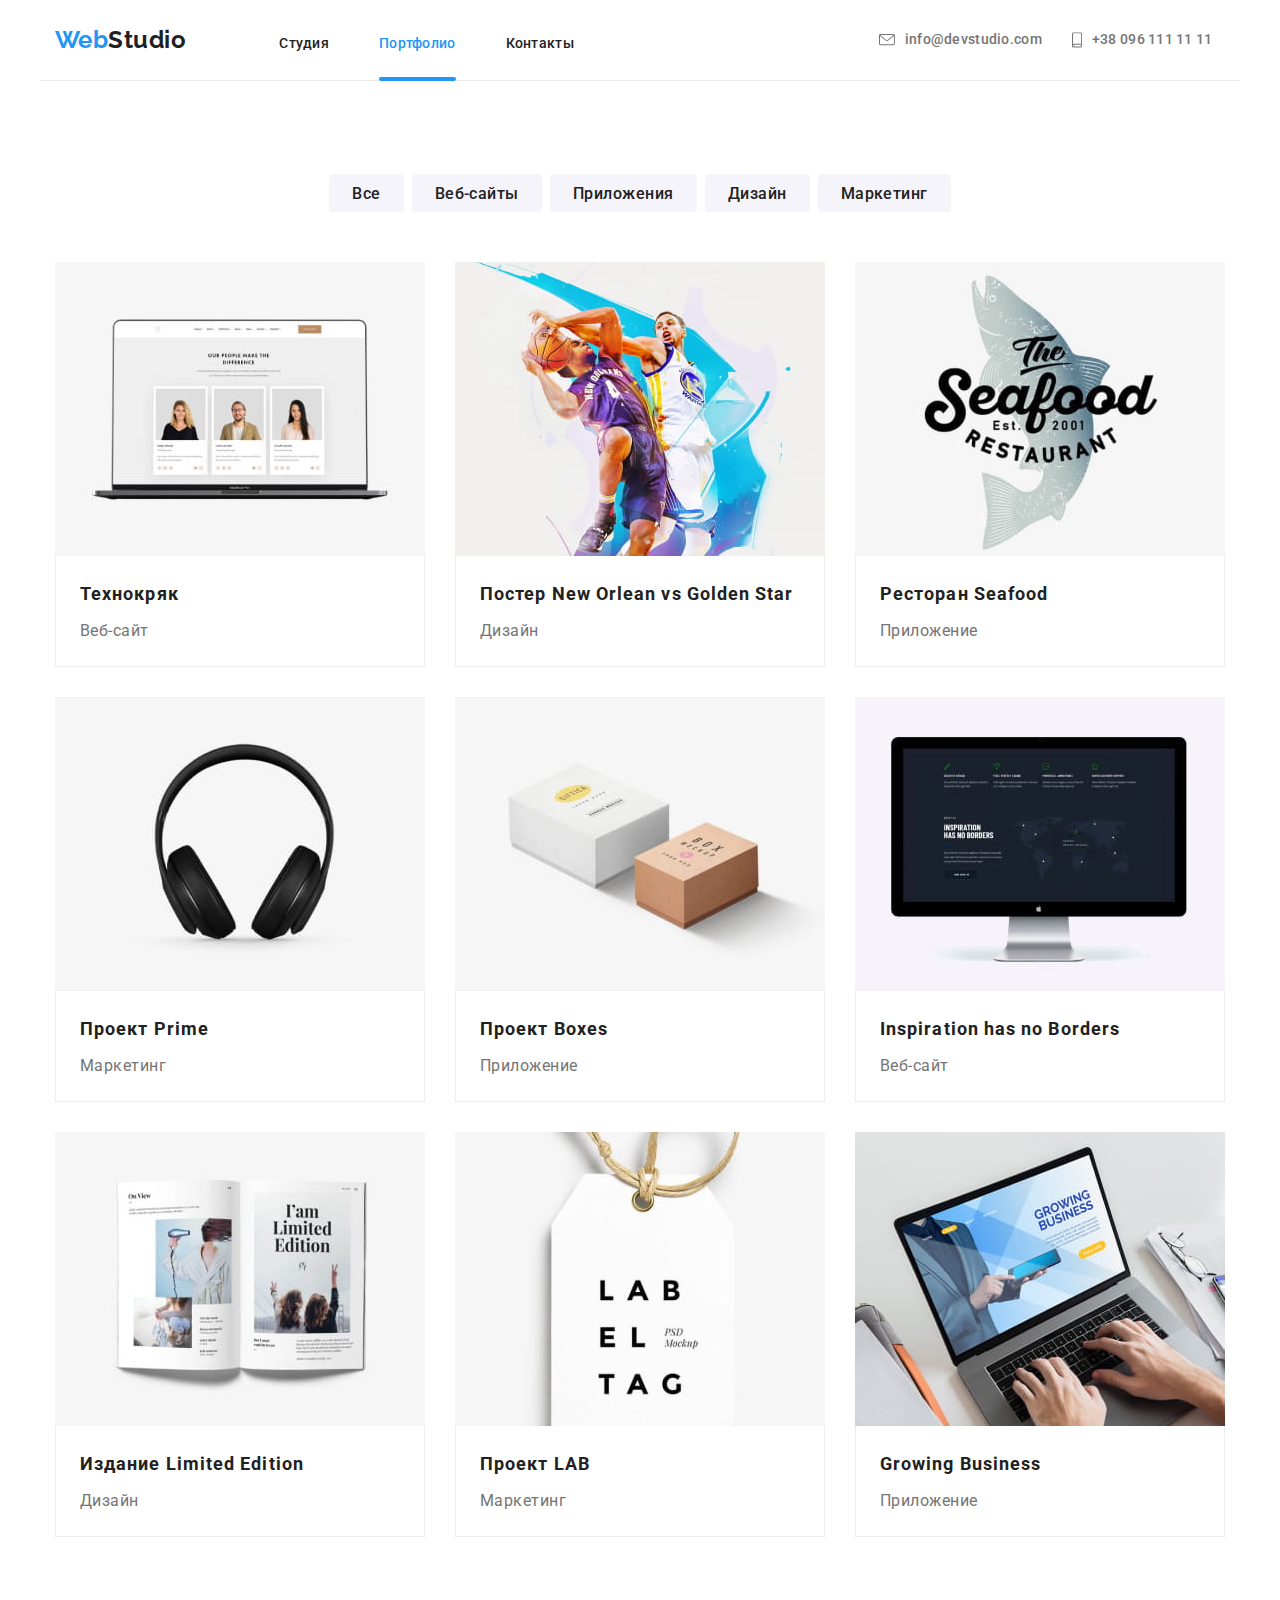
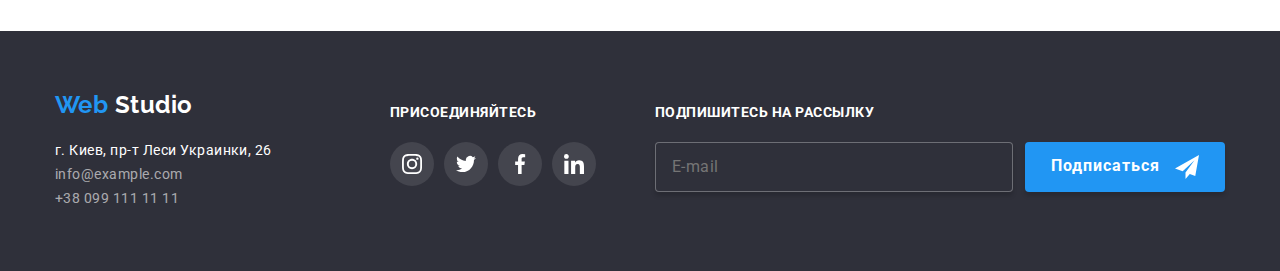
==== commit 189a82a9: "Оптимизирует изображения. 1.0" ====
--- a/portfolio.html
+++ b/portfolio.html
@@ -79,7 +79,15 @@
 							<li class="cards">
 								<a href="" class="link">
 									<div class="cards-thumb">
-										<img src="./images/portfolio-images/laptop.jpg" alt="Ноутбук" width="370" height="294" />
+										<picture>
+											<source srcset="./images/portfolio-images/laptop-1200-1x.jpg 1x, 
+											./images/portfolio-images/laptop-1200-2x.jpg 2x" media="(min-width: 1200px)" />
+											<source srcset="./images/portfolio-images/laptop-768-1x.jpg 1x, 
+											./images/portfolio-images/laptop-768-2x.jpg 2x" media="(min-width: 768px)" />
+											<source srcset="./images/portfolio-images/laptop-480-1x.jpg 1x, 
+											./images/portfolio-images/laptop-480-2x.jpg 2x" />
+											<img src="./images/portfolio-images/laptop.jpg" alt="Ноутбук" />
+										</picture>
 										<div class="cards-overlay">
 											<p class="cards-thumb-text">
 												Технокряк это современная площадка распространения коронавируса. Компании используют эту
@@ -96,12 +104,16 @@
 							<li class="cards">
 								<a href="" class="link">
 									<div class="cards-thumb">
-										<img
-											src="./images/portfolio-images/basketball.jpg"
-											alt="Два человека играют в баскетбол"
-											width="370"
-											height="294"
-										/>
+										<picture>
+											<source srcset="./images/portfolio-images/basketball-1200-1x.jpg 1x, 
+											./images/portfolio-images/basketball-1200-2x.jpg 2x" media="(min-width: 1200px)" />
+											<source srcset="./images/portfolio-images/basketball-768-1x.jpg 1x, 
+											./images/portfolio-images/basketball-768-2x.jpg 2x" media="(min-width: 768px)" />
+											<source srcset="./images/portfolio-images/basketball-480-1x.jpg 1x, 
+											./images/portfolio-images/basketball-480-2x.jpg 2x" />
+											<img src="./images/portfolio-images/basketball.jpg"
+											alt="Два человека играют в баскетбол" />
+										</picture>
 										<div class="cards-overlay">
 											<p class="cards-thumb-text">
 												Технокряк это современная площадка распространения коронавируса. Компании используют эту
@@ -118,7 +130,15 @@
 							<li class="cards">
 								<a href="" class="link">
 									<div class="cards-thumb">
-										<img src="./images/portfolio-images/seafood.jpg" alt="Постер ресторана" width="370" height="294" />
+										<picture>
+											<source srcset="./images/portfolio-images/seafood-1200-1x.jpg 1x, 
+											./images/portfolio-images/seafood-1200-2x.jpg 2x" media="(min-width: 1200px)" />
+											<source srcset="./images/portfolio-images/seafood-768-1x.jpg 1x, 
+											./images/portfolio-images/seafood-768-2x.jpg 2x" media="(min-width: 768px)" />
+											<source srcset="./images/portfolio-images/seafood-480-1x.jpg 1x, 
+											./images/portfolio-images/seafood-480-2x.jpg 2x" />
+											<img src="./images/portfolio-images/seafood.jpg" alt="Постер ресторана" />
+										</picture>
 										<div class="cards-overlay">
 											<p class="cards-thumb-text">
 												Технокряк это современная площадка распространения коронавируса. Компании используют эту
@@ -135,7 +155,15 @@
 							<li class="cards">
 								<a href="" class="link">
 									<div class="cards-thumb">
-										<img src="./images/portfolio-images/headphones.jpg" alt="Наушники" width="370" height="294" />
+										<picture>
+											<source srcset="./images/portfolio-images/headphones-1200-1x.jpg 1x, 
+											./images/portfolio-images/headphones-1200-2x.jpg 2x" media="(min-width: 1200px)" />
+											<source srcset="./images/portfolio-images/headphones-768-1x.jpg 1x, 
+											./images/portfolio-images/headphones-768-2x.jpg 2x" media="(min-width: 768px)" />
+											<source srcset="./images/portfolio-images/headphones-480-1x.jpg 1x, 
+											./images/portfolio-images/headphones-480-2x.jpg 2x" />
+											<img src="./images/portfolio-images/headphones.jpg" alt="Наушники" />
+										</picture>
 										<div class="cards-overlay">
 											<p class="cards-thumb-text">
 												Технокряк это современная площадка распространения коронавируса. Компании используют эту
@@ -152,7 +180,15 @@
 							<li class="cards">
 								<a href="" class="link">
 									<div class="cards-thumb">
-										<img src="./images/portfolio-images/boxes.jpg" alt="Две коробки" width="370" height="294" />
+										<picture>
+											<source srcset="./images/portfolio-images/boxes-1200-1x.jpg 1x, 
+											./images/portfolio-images/boxes-1200-2x.jpg 2x" media="(min-width: 1200px)" />
+											<source srcset="./images/portfolio-images/boxes-768-1x.jpg 1x, 
+											./images/portfolio-images/boxes-768-2x.jpg 2x" media="(min-width: 768px)" />
+											<source srcset="./images/portfolio-images/boxes-480-1x.jpg 1x, 
+											./images/portfolio-images/boxes-480-2x.jpg 2x" />
+											<img src="./images/portfolio-images/boxes.jpg" alt="Две коробки" />
+										</picture>
 										<div class="cards-overlay">
 											<p class="cards-thumb-text">
 												Технокряк это современная площадка распространения коронавируса. Компании используют эту
@@ -169,7 +205,15 @@
 							<li class="cards">
 								<a href="" class="link">
 									<div class="cards-thumb">
-										<img src="./images/portfolio-images/screen.jpg" alt="Монитор" width="370" height="294" />
+										<picture>
+											<source srcset="./images/portfolio-images/screen-1200-1x.jpg 1x, 
+											./images/portfolio-images/screen-1200-2x.jpg 2x" media="(min-width: 1200px)" />
+											<source srcset="./images/portfolio-images/screen-768-1x.jpg 1x, 
+											./images/portfolio-images/screen-768-2x.jpg 2x" media="(min-width: 768px)" />
+											<source srcset="./images/portfolio-images/screen-480-1x.jpg 1x, 
+											./images/portfolio-images/screen-480-2x.jpg 2x" />
+											<img src="./images/portfolio-images/screen.jpg" alt="Монитор" />
+										</picture>
 										<div class="cards-overlay">
 											<p class="cards-thumb-text">
 												Технокряк это современная площадка распространения коронавируса. Компании используют эту
@@ -186,7 +230,15 @@
 							<li class="cards">
 								<a href="" class="link">
 									<div class="cards-thumb">
-										<img src="./images/portfolio-images/magazine.jpg" alt="Журнал" width="370" height="294" />
+										<picture>
+											<source srcset="./images/portfolio-images/magazine-1200-1x.jpg 1x, 
+											./images/portfolio-images/magazine-1200-2x.jpg 2x" media="(min-width: 1200px)" />
+											<source srcset="./images/portfolio-images/magazine-768-1x.jpg 1x, 
+											./images/portfolio-images/magazine-768-2x.jpg 2x" media="(min-width: 768px)" />
+											<source srcset="./images/portfolio-images/magazine-480-1x.jpg 1x, 
+											./images/portfolio-images/magazine-480-2x.jpg 2x" />
+											<img src="./images/portfolio-images/magazine.jpg" alt="Журнал" />
+										</picture>
 										<div class="cards-overlay">
 											<p class="cards-thumb-text">
 												Технокряк это современная площадка распространения коронавируса. Компании используют эту
@@ -203,7 +255,15 @@
 							<li class="cards">
 								<a href="" class="link">
 									<div class="cards-thumb">
-										<img src="./images/portfolio-images/labe.jpg" alt="Бирка" width="370" height="294" />
+										<picture>
+											<source srcset="./images/portfolio-images/labe-1200-1x.jpg 1x, 
+											./images/portfolio-images/labe-1200-2x.jpg 2x" media="(min-width: 1200px)" />
+											<source srcset="./images/portfolio-images/labe-768-1x.jpg 1x, 
+											./images/portfolio-images/labe-768-2x.jpg 2x" media="(min-width: 768px)" />
+											<source srcset="./images/portfolio-images/labe-480-1x.jpg 1x, 
+											./images/portfolio-images/labe-480-2x.jpg 2x" />
+											<img src="./images/portfolio-images/labe.jpg" alt="Бирка" />
+										</picture>
 										<div class="cards-overlay">
 											<p class="cards-thumb-text">
 												Технокряк это современная площадка распространения коронавируса. Компании используют эту
@@ -220,7 +280,15 @@
 							<li class="cards">
 								<a href="" class="link">
 									<div class="cards-thumb">
-										<img src="./images/portfolio-images/business-laptop.jpg" alt="Ноутбук" width="370" height="294" />
+										<picture>
+											<source srcset="./images/portfolio-images/business-laptop-1200-1x.jpg 1x, 
+											./images/portfolio-images/business-laptop-1200-2x.jpg 2x" media="(min-width: 1200px)" />
+											<source srcset="./images/portfolio-images/business-laptop-768-1x.jpg 1x, 
+											./images/portfolio-images/business-laptop-768-2x.jpg 2x" media="(min-width: 768px)" />
+											<source srcset="./images/portfolio-images/business-laptop-480-1x.jpg 1x, 
+											./images/portfolio-images/business-laptop-480-2x.jpg 2x" />
+											<img src="./images/portfolio-images/business-laptop.jpg" alt="Ноутбук" />
+										</picture>
 										<div class="cards-overlay">
 											<p class="cards-thumb-text">
 												Технокряк это современная площадка распространения коронавируса. Компании используют эту
--- a/css/portfolio.min.css
+++ b/css/portfolio.min.css
@@ -1,2 +1,2 @@
-@import url("https://fonts.googleapis.com/css2?family=Raleway:wght@700&family=Roboto:wght@400;500;700;900&display=swap");html{-webkit-box-sizing:border-box;box-sizing:border-box}*,*::before,*::after{-webkit-box-sizing:inherit;box-sizing:inherit}body{color:#212121;background-color:#fff;font-family:Roboto, sans-serif;letter-spacing:0.03em}body.modal-open{overflow:hidden}.list,.networks-list,.filter,.cards-list{padding:0;margin:0;list-style:none}a[href]{text-decoration:none}a[href]:hover,a[href]:focus{color:#2196f3;outline:none}img{display:block;width:100%;height:auto}.container,.footer-container{margin-left:auto;margin-right:auto;padding-left:15px;padding-right:15px;width:100%}@media screen and (min-width: 480px){.container,.footer-container{width:480px}}@media screen and (min-width: 754px){.container,.footer-container{width:768px}}@media screen and (min-width: 1200px){.container,.footer-container{width:1200px}}.section,.projects.section{width:100%;padding-top:60px}@media screen and (min-width: 1200px){.section,.projects.section{padding-top:94px}}.section-title{margin-top:0;margin-bottom:30px;color:#212121;font-weight:bold;font-size:28px;line-height:1.17;text-align:center}@media screen and (min-width: 1200px){.section-title{margin-bottom:50px;font-size:36px}}html{line-height:1.15;-webkit-text-size-adjust:100%}body{margin:0}main{display:block}h1{font-size:2em;margin:0.67em 0}hr{-webkit-box-sizing:content-box;box-sizing:content-box;height:0;overflow:visible}pre{font-family:monospace, monospace;font-size:1em}a{background-color:transparent}abbr[title]{border-bottom:none;text-decoration:underline;-webkit-text-decoration:underline dotted;text-decoration:underline dotted}b,strong{font-weight:bolder}code,kbd,samp{font-family:monospace, monospace;font-size:1em}small{font-size:80%}sub,sup{font-size:75%;line-height:0;position:relative;vertical-align:baseline}sub{bottom:-0.25em}sup{top:-0.5em}img{border-style:none}button,input,optgroup,select,textarea{font-family:inherit;font-size:100%;line-height:1.15;margin:0}button,input{overflow:visible}button,select{text-transform:none}button,[type="button"],[type="reset"],[type="submit"]{-webkit-appearance:button}button::-moz-focus-inner,[type="button"]::-moz-focus-inner,[type="reset"]::-moz-focus-inner,[type="submit"]::-moz-focus-inner{border-style:none;padding:0}button:-moz-focusring,[type="button"]:-moz-focusring,[type="reset"]:-moz-focusring,[type="submit"]:-moz-focusring{outline:1px dotted ButtonText}fieldset{padding:0.35em 0.75em 0.625em}legend{-webkit-box-sizing:border-box;box-sizing:border-box;color:inherit;display:table;max-width:100%;padding:0;white-space:normal}progress{vertical-align:baseline}textarea{overflow:auto}[type="checkbox"],[type="radio"]{-webkit-box-sizing:border-box;box-sizing:border-box;padding:0}[type="number"]::-webkit-inner-spin-button,[type="number"]::-webkit-outer-spin-button{height:auto}[type="search"]{-webkit-appearance:textfield;outline-offset:-2px}[type="search"]::-webkit-search-decoration{-webkit-appearance:none}::-webkit-file-upload-button{-webkit-appearance:button;font:inherit}details{display:block}summary{display:list-item}template{display:none}[hidden]{display:none}.visually-hidden{position:absolute;overflow:hidden;clip:rect(0 0 0 0);height:1px;width:1px;margin:-1px;padding:0;border:0}.button,.modal .banner-button{color:#fff;background-color:#2196f3;font-family:Roboto, sans-serif;line-height:1.9;text-align:center;letter-spacing:0.06em;min-width:200px;height:50px;-webkit-box-shadow:0px 4px 4px rgba(0,0,0,0.15);box-shadow:0px 4px 4px rgba(0,0,0,0.15);border-radius:4px;outline:none;cursor:pointer;display:inline-block;-webkit-box-align:center;-ms-flex-align:center;align-items:center;-webkit-box-pack:center;-ms-flex-pack:center;justify-content:center;font-size:16px;font-weight:400;border:1px solid rgba(0,0,0,0)}.button:focus,.modal .banner-button:focus{outline:none}.logo{color:#212121;font-family:Raleway, sans-serif;line-height:1.17;text-decoration:none;font-size:24px;font-weight:700}@media screen and (max-width: 767px){.logo.padding{padding-top:16px;padding-bottom:16px}}@media screen and (min-width: 768px) and (max-width: 1199px){.logo.padding{padding-top:26px;padding-bottom:26px}}@media screen and (min-width: 1200px){.logo.padding{padding-top:24px;padding-bottom:25px;font-size:26px;font-weight:700;line-height:1.19}}.logo-accent{color:#2196f3}.logo-accent-footer{color:#fff}.button-footer-link{text-decoration:none;color:#fff;font-weight:bold;text-align:center;line-height:1.9;letter-spacing:0.06em}.button-twitter{margin-left:10px;vertical-align:middle}.button>a:hover,.modal .banner-button>a:hover{color:#fff}.modal .banner-button{-webkit-transition:250ms cubic-bezier(0.4, 0, 0.2, 1);transition:250ms cubic-bezier(0.4, 0, 0.2, 1);display:-webkit-box;display:-ms-flexbox;display:flex;-webkit-box-align:center;-ms-flex-align:center;align-items:center;-webkit-box-pack:center;-ms-flex-pack:center;justify-content:center;margin-right:auto;margin-left:auto}.modal .banner-button.button:focus,.modal .banner-button:focus,.modal .banner-button.button:hover,.modal .banner-button:hover{background-color:#188ce8}.backdrop{position:fixed;top:0;left:0;-webkit-transition:opacity 250ms cubic-bezier(0.4, 0, 0.2, 1);transition:opacity 250ms cubic-bezier(0.4, 0, 0.2, 1);width:100%;height:100%;display:block;background-color:rgba(0,0,0,0.2);opacity:1;z-index:2;overflow-y:scroll}.backdrop.is-hidden{-webkit-transition:opacity 250ms cubic-bezier(0.4, 0, 0.2, 1);transition:opacity 250ms cubic-bezier(0.4, 0, 0.2, 1);opacity:0;pointer-events:none}.backdrop.is-hidden .modal{-webkit-transform:translate(-50%, -50%) scale(1.2);transform:translate(-50%, -50%) scale(1.2)}.modal{max-width:100%;padding:40px;margin:15px;position:absolute;top:50%;left:50%;-webkit-transform:translate(-50%, -50%) scale(1);transform:translate(-50%, -50%) scale(1);background-color:#fff;-webkit-box-shadow:0px 1px 3px rgba(0,0,0,0.12),0px 1px 1px rgba(0,0,0,0.14),0px 2px 1px rgba(0,0,0,0.2);box-shadow:0px 1px 3px rgba(0,0,0,0.12),0px 1px 1px rgba(0,0,0,0.14),0px 2px 1px rgba(0,0,0,0.2);border-radius:4px}@media screen and (max-width: 479px){.modal{max-width:450px}}@media screen and (min-width: 1200px){.modal{width:528px}}@media screen and (min-width: 480px) and (max-width: 1199px){.modal{width:450px}}.modal-close{position:absolute;top:8px;right:8px;border:1px solid rgba(0,0,0,0.1);width:30px;height:30px;border-radius:50%;background:#fff;fill:currentColor;cursor:pointer}.modal-close-button{position:absolute;top:8px;right:8px;-webkit-transition:fill 250ms cubic-bezier(0.4, 0, 0.2, 1);transition:fill 250ms cubic-bezier(0.4, 0, 0.2, 1);fill:currentColor}.modal-close:hover .modal-close-button{fill:#2196f3}.modal-close:focus .modal-close-button{fill:#2196f3}.modal-close:focus{outline:none}.modal-input{border:1px solid rgba(33,33,33,0.2);-webkit-transition:border 250ms cubic-bezier(0.4, 0, 0.2, 1);transition:border 250ms cubic-bezier(0.4, 0, 0.2, 1);display:block;margin:0;width:100%;height:40px;padding-left:42px;border-radius:4px;outline:none}.modal-input:focus ~ .modal-icon,.modal-input.modal-input:focus{fill:#2196f3;border-color:#2196f3;overflow:visible;outline:none}.modal-label{position:absolute;top:-4px;left:0;font-size:12px;font-weight:inherit;-webkit-transform:translateY(-100%);transform:translateY(-100%);line-height:14px;letter-spacing:0.01em;color:#757575}.modal-icon{position:absolute;top:50%;left:14px;-webkit-transition:fill 250ms cubic-bezier(0.4, 0, 0.2, 1);transition:fill 250ms cubic-bezier(0.4, 0, 0.2, 1);-webkit-transform:translateY(-50%);transform:translateY(-50%);display:inline-block;fill:#212121}.form{max-width:448px;margin:15px}@media screen and (max-width: 479px){.form{max-width:609px;width:100%;height:100%}}@media screen and (min-width: 480px){.form{max-width:450px;max-height:609px;margin:0px;width:100%}}@media screen and (min-width: 1200px){.form{width:100%;max-width:528px;max-height:581px}}.form>b{font-size:20px;font-weight:bold;margin-top:0px;margin-bottom:30px;display:block;line-height:1.5;text-align:center;letter-spacing:0.03em}@media screen and (min-width: 1200px){.form>b{line-height:23px}}.form-field{display:block;position:relative;margin-top:0px;margin-top:28px}.form-field>textarea{height:120px;resize:none;padding:12px 16px}.form-field>textarea::-webkit-input-placeholder{font-size:14px;font-weight:inherit;line-height:1.1;letter-spacing:0.01em;color:rgba(117,117,117,0.5)}.form-field>textarea:-ms-input-placeholder{font-size:14px;font-weight:inherit;line-height:1.1;letter-spacing:0.01em;color:rgba(117,117,117,0.5)}.form-field>textarea::-ms-input-placeholder{font-size:14px;font-weight:inherit;line-height:1.1;letter-spacing:0.01em;color:rgba(117,117,117,0.5)}.form-field>textarea::placeholder{font-size:14px;font-weight:inherit;line-height:1.1;letter-spacing:0.01em;color:rgba(117,117,117,0.5)}.checkbox{position:absolute;overflow:hidden;clip:rect(0 0 0 0);height:1px;width:1px;margin:-1px;padding:0;border:0}.checkbox-field{display:-webkit-box;display:-ms-flexbox;display:flex;-webkit-box-align:center;-ms-flex-align:center;align-items:center;-webkit-box-pack:center;-ms-flex-pack:center;justify-content:center;margin-top:0;margin-top:20px}.checkbox-icon{-webkit-transition:250ms cubic-bezier(0.4, 0, 0.2, 1);transition:250ms cubic-bezier(0.4, 0, 0.2, 1);-webkit-transition:border 250ms cubic-bezier(0.4, 0, 0.2, 1);transition:border 250ms cubic-bezier(0.4, 0, 0.2, 1);display:inline-block;width:16px;height:15px;margin-left:12px;margin-right:8px;border:2px solid #212121;border-radius:2px;background-size:contain;background-origin:border-box;fill:transparent}.checkbox:checked+.checkbox-icon{-webkit-transition:250ms cubic-bezier(0.4, 0, 0.2, 1);transition:250ms cubic-bezier(0.4, 0, 0.2, 1);border:none;background-color:#2196f3;fill:#fff}.checkbox-label{font-size:14px;font-weight:400;line-height:1.7;letter-spacing:0.03em;color:#757575}.checkbox-label.underlined{color:#2196f3;text-decoration:underline}.footer-email{margin-top:12px;margin-right:0px;margin-left:0px;width:100%}@media screen and (max-width: 1199px){.footer-email{margin-top:60px}}@media screen and (min-width: 1200px){.footer-email{width:570px}}.footer-input{display:block;-webkit-box-align:center;-ms-flex-align:center;align-items:center;-webkit-box-pack:center;-ms-flex-pack:center;justify-content:center;font-size:16px;font-weight:400;border:1px solid rgba(255,255,255,0.3);height:50px;width:100%;padding-top:15px;padding-left:16px;padding-bottom:15px;margin:0;outline:none;-webkit-box-shadow:0px 4px 4px rgba(0,0,0,0.15);box-shadow:0px 4px 4px rgba(0,0,0,0.15);border-radius:4px;line-height:1.3;letter-spacing:0.03em;color:rgba(255,255,255,0.6);background:#2f303a}@media screen and (min-width: 1200px){.footer-input{width:358px;display:-webkit-box;display:-ms-flexbox;display:flex;-webkit-box-align:center;-ms-flex-align:center;align-items:center;-webkit-box-pack:center;-ms-flex-pack:center;justify-content:center}}@media screen and (min-width: 480px) and (max-width: 1199px){.footer-input{width:450px;display:-webkit-box;display:-ms-flexbox;display:flex;-webkit-box-align:center;-ms-flex-align:center;align-items:center;-webkit-box-pack:center;-ms-flex-pack:center;justify-content:center;margin:auto}}.email-item{width:100%}@media screen and (min-width: 1200px){.email-item{-webkit-box-pack:justify;-ms-flex-pack:justify;justify-content:space-between;display:-webkit-box;display:-ms-flexbox;display:flex}}.email-item .button,.email-item .modal .banner-button,.modal .email-item .banner-button{display:-webkit-box;display:-ms-flexbox;display:flex;-webkit-box-align:center;-ms-flex-align:center;align-items:center;-webkit-box-pack:center;-ms-flex-pack:center;justify-content:center;-webkit-transition:250ms cubic-bezier(0.4, 0, 0.2, 1);transition:250ms cubic-bezier(0.4, 0, 0.2, 1);width:200px;height:50px;fill:#fff}@media screen and (max-width: 1199px){.email-item .button,.email-item .modal .banner-button,.modal .email-item .banner-button{margin-top:20px;margin-right:auto;margin-left:auto}}@media screen and (min-width: 1200px){.email-item .button,.email-item .modal .banner-button,.modal .email-item .banner-button{margin-left:12px}}.email-list{margin-top:20px}@media screen and (max-width: 753px){.email-list{display:-webkit-box;display:-ms-flexbox;display:flex;-webkit-box-align:center;-ms-flex-align:center;align-items:center;-webkit-box-pack:center;-ms-flex-pack:center;justify-content:center;-webkit-box-orient:vertical;-webkit-box-direction:normal;-ms-flex-direction:column;flex-direction:column}}.page-header{width:100%;max-height:60px;background-color:#fff;border-bottom:1px solid #ececec;z-index:1}.page-header .container,.page-header .footer-container{width:100%;margin:0}@media screen and (min-width: 768px){.page-header{height:81px}}.head-container{display:-webkit-inline-box;display:-ms-inline-flexbox;display:inline-flex;-webkit-box-align:center;-ms-flex-align:center;align-items:center;-webkit-box-pack:center;-ms-flex-pack:center;justify-content:center;-webkit-box-pack:justify;-ms-flex-pack:justify;justify-content:space-between;max-height:60px}@media screen and (max-width: 768px){.head-navi{margin-bottom:60px}}@media screen and (min-width: 768px) and (max-width: 1199px){.head-navi{display:-webkit-box;display:-ms-flexbox;display:flex;margin-top:32px;margin-bottom:32px}}@media screen and (min-width: 768px){.head-links{display:-webkit-box;display:-ms-flexbox;display:flex}}.head-contacts{display:-webkit-box;display:-ms-flexbox;display:flex;color:#212121}@media screen and (max-width: 767px){.head-contacts{-webkit-box-orient:vertical;-webkit-box-direction:normal;-ms-flex-direction:column;flex-direction:column;-webkit-box-pack:center;-ms-flex-pack:center;justify-content:center}}@media screen and (min-width: 768px) and (max-width: 1199px){.head-contacts{margin-top:21px;margin-left:84px;-webkit-box-orient:vertical;-webkit-box-direction:normal;-ms-flex-direction:column;flex-direction:column;-ms-flex-line-pack:start;align-content:flex-start}}@media screen and (min-width: 1200px){.head-contacts{margin-left:305px}}.head-contacts .link{font-size:14px;font-weight:500;-webkit-transition:250ms cubic-bezier(0.4, 0, 0.2, 1);transition:250ms cubic-bezier(0.4, 0, 0.2, 1);padding-top:32px;padding-bottom:32px;color:#757575;fill:currentColor;text-decoration:none;line-height:1.14;letter-spacing:0.02em}.head-contacts .link:focus{color:#2196f3}.head-contacts .link:hover{color:#2196f3}@media screen and (min-width: 1200px){.head-contacts .link{display:-webkit-box;display:-ms-flexbox;display:flex;-webkit-box-align:center;-ms-flex-align:center;align-items:center;-webkit-box-pack:center;-ms-flex-pack:center;justify-content:center}}.page{text-align:center}@media screen and (min-width: 768px){.page{display:-webkit-box;display:-ms-flexbox;display:flex}}@media screen and (min-width: 1200px){.page{margin-left:85px}}.page-item:hover{color:#2196f3}.page-item:focus{color:#2196f3}.page-item:last-child{margin:0}@media screen and (min-width: 768px){.page-item{margin-right:50px}}@media screen and (min-width: 1200px){.page-item{margin-right:50px}}.page .link{padding-top:32px;padding-bottom:32px;font-family:Roboto, sans-serif;color:#212121;line-height:1.2;letter-spacing:0.02em;font-size:14px;font-weight:500;-webkit-transition:250ms cubic-bezier(0.4, 0, 0.2, 1);transition:250ms cubic-bezier(0.4, 0, 0.2, 1)}@media screen and (max-width: 768px){.page-item:not(:last-child){margin-bottom:40px}}.link.current{color:#2196f3;position:relative}.link.current::after{content:" ";display:block;width:100%;height:4px;border-radius:2px;background-color:#2196f3}@media screen and (max-width: 767px){.link.current::after{position:absolute;bottom:24px;left:0}}@media screen and (min-width: 768px){.link.current::after{position:absolute;bottom:-1px;left:0}}.contacts-item .link{-webkit-transition:250ms cubic-bezier(0.4, 0, 0.2, 1);transition:250ms cubic-bezier(0.4, 0, 0.2, 1)}.contacts-item .link:focus{fill:#2196f3;color:#2196f3;background-color:#fff}.contacts-item .link:hover{fill:#2196f3;color:#2196f3;background-color:#fff}@media screen and (max-width: 767px){.contacts-item:not(:last-child){margin-bottom:16px}}@media screen and (min-width: 1200px){.contacts-item:not(:last-child){margin-right:30px}}.icon-envelope{background-size:15px 10px;margin-right:10px}.icon-phone{margin-right:10px}.menu-button{outline:none;display:-webkit-inline-box;display:-ms-inline-flexbox;display:inline-flex;margin-top:10px;padding:0;border:none;height:40px;width:40px;fill:black;background-color:transparent}.menu-button .icon-menu{display:block}.menu-button .icon-cross{display:none}.menu-button.is-open .icon-menu{display:none}.menu-button.is-open .icon-cross{display:block}.menu-button:hover,.menu-button:focus{fill:#2196f3}@media screen and (min-width: 768px){.menu-button{display:none}}.menu-container{width:100%;padding:60px, 15px;font-size:18px;font-weight:500;background-color:#fff;text-align:center}@media screen and (max-width: 767px){.menu-container{border-top:1px solid #ececec;position:absolute;top:100%;left:0;display:none}.menu-container.is-open{display:block}}.menu{text-align:center}@media screen and (max-width: 767px){.menu{padding:60px}}@media screen and (min-width: 768px){.menu{display:-webkit-box;display:-ms-flexbox;display:flex;-webkit-box-flex:1;-ms-flex-positive:1;flex-grow:1;-webkit-box-pack:justify;-ms-flex-pack:justify;justify-content:space-between}}.page-header{position:relative}.footer{padding-top:60px;padding-bottom:60px;background-color:#2f303a;width:100%;text-align:center}.footer-container{display:block}@media screen and (min-width: 1200px){.footer-container{display:-webkit-box;display:-ms-flexbox;display:flex;-webkit-box-pack:justify;-ms-flex-pack:justify;justify-content:space-between}}@media screen and (min-width: 768px) and (max-width: 1199px){.footer-container{display:-webkit-box;display:-ms-flexbox;display:flex;-ms-flex-wrap:wrap;flex-wrap:wrap;-webkit-box-pack:justify;-ms-flex-pack:justify;justify-content:space-between}}@media screen and (min-width: 1200px){.footer-navi{margin-right:70px;width:270px}}@media screen and (min-width: 1200px) and (min-width: 768px) and (max-width: 1199px){.footer-navi{margin-left:76px;max-width:232px}}.footer-title{font-size:14px;font-weight:bold;color:#fff;line-height:1.14;text-transform:uppercase}.footer-icon{fill:white-text-color}.address{font-size:14px;font-weight:400;margin-top:20px;margin-bottom:9px;color:#fff;line-height:1.71;font-style:normal;text-decoration:none}.address-text{font-size:14px;font-weight:400;color:rgba(255,255,255,0.6);line-height:1.71;text-decoration:none;font-style:normal}.address-list{margin-top:20px}.address-list>span:not(:last-child){margin-bottom:9px}@media screen and (min-width: 1200px){.address-list{margin-top:20px}}.networks{margin-top:60px}@media screen and (min-width: 1200px){.networks{width:270px;margin-top:12px}}.networks-list{display:-webkit-box;display:-ms-flexbox;display:flex}@media screen and (max-width: 753px){.networks-list{-webkit-box-pack:center;-ms-flex-pack:center;justify-content:center}}.networks-item:not(:last-child){margin-right:10px}@media screen and (min-width: 768px) and (max-width: 1199px){.networks{margin-right:89px;margin-top:0;max-width:206px}}.networks-item .link{display:-webkit-inline-box;display:-ms-inline-flexbox;display:inline-flex;-webkit-box-align:center;-ms-flex-align:center;align-items:center;-webkit-box-pack:center;-ms-flex-pack:center;justify-content:center;-webkit-transition:250ms cubic-bezier(0.4, 0, 0.2, 1);transition:250ms cubic-bezier(0.4, 0, 0.2, 1);margin-top:20px;width:44px;height:44px;background-color:rgba(255,255,255,0.1);background-position:center;border-radius:50%;fill:#fff;cursor:pointer}.networks-item .link:focus{background-color:#2196f3}.networks-item .link:hover{background-color:#2196f3}.portfolio-container{width:100%;padding-top:60px;padding-bottom:60px;margin-left:auto;margin-right:auto}@media screen and (min-width: 1200px){.portfolio-container{padding-top:94px;padding-bottom:94px}}.projects.section{padding-top:40px}@media screen and (min-width: 768px) and (max-width: 1199px){.projects.section{padding-top:30px}}@media screen and (min-width: 1200px){.projects.section{padding-top:50px}}.filter{display:-webkit-box;display:-ms-flexbox;display:flex}@media screen and (max-width: 767px){.filter{-ms-flex-wrap:wrap;flex-wrap:wrap}}@media screen and (min-width: 768px) and (max-width: 1199px){.filter{display:-webkit-box;display:-ms-flexbox;display:flex;-webkit-box-align:center;-ms-flex-align:center;align-items:center;-webkit-box-pack:center;-ms-flex-pack:center;justify-content:center;-ms-flex-wrap:wrap;flex-wrap:wrap}}@media screen and (min-width: 1200px){.filter{display:-webkit-box;display:-ms-flexbox;display:flex;-webkit-box-align:center;-ms-flex-align:center;align-items:center;-webkit-box-pack:center;-ms-flex-pack:center;justify-content:center}}.filter-item{margin-right:8px}.filter-item:last-child{margin:0}@media screen and (max-width: 767px){.filter-item{margin-bottom:15px}}.filter .button,.filter .modal .banner-button,.modal .filter .banner-button{font-size:16px;font-weight:500;-webkit-transition:250ms cubic-bezier(0.4, 0, 0.2, 1);transition:250ms cubic-bezier(0.4, 0, 0.2, 1);color:#212121;background-color:#f5f4fa;min-width:73px;height:38px;font-family:inherit;letter-spacing:0.03em;line-height:1.6;-webkit-box-shadow:none;box-shadow:none;border-radius:4px;padding:6px 22px;text-align:center}.filter .button:focus,.filter .modal .banner-button:focus,.modal .filter .banner-button:focus,.filter .button:hover,.filter .modal .banner-button:hover,.modal .filter .banner-button:hover{color:#f5f4fa;background-color:#2196f3;-webkit-box-shadow:0px 2px 2px rgba(0,0,0,0.12),0px 1px 2px rgba(0,0,0,0.08),0px 3px 1px rgba(0,0,0,0.1);box-shadow:0px 2px 2px rgba(0,0,0,0.12),0px 1px 2px rgba(0,0,0,0.08),0px 3px 1px rgba(0,0,0,0.1)}.cards{max-width:100%;margin:15px;-webkit-transition:250ms -webkit-box-shadow cubic-bezier(0.4, 0, 0.2, 1);transition:250ms -webkit-box-shadow cubic-bezier(0.4, 0, 0.2, 1);transition:250ms box-shadow cubic-bezier(0.4, 0, 0.2, 1);transition:250ms box-shadow cubic-bezier(0.4, 0, 0.2, 1), 250ms -webkit-box-shadow cubic-bezier(0.4, 0, 0.2, 1)}@media screen and (max-width: 767px){.cards{max-width:450px}}@media screen and (min-width: 768px) and (max-width: 1199px){.cards{width:calc(50% - 30px)}}@media screen and (min-width: 1200px){.cards{width:calc((100% - 90px) / 3)}}.cards:focus,.cards:hover{-webkit-box-shadow:0px 1px 1px rgba(0,0,0,0.12),0px 4px 4px rgba(0,0,0,0.06),1px 4px 6px rgba(0,0,0,0.16);box-shadow:0px 1px 1px rgba(0,0,0,0.12),0px 4px 4px rgba(0,0,0,0.06),1px 4px 6px rgba(0,0,0,0.16)}.cards-list{margin:-15px}@media screen and (min-width: 768px){.cards-list{display:-webkit-box;display:-ms-flexbox;display:flex;-ms-flex-wrap:wrap;flex-wrap:wrap}}.cards-list .link{text-decoration:none}.cards-thumb{display:-webkit-box;display:-ms-flexbox;display:flex;-webkit-box-align:center;-ms-flex-align:center;align-items:center;-webkit-box-pack:center;-ms-flex-pack:center;justify-content:center;position:relative;overflow:hidden;background-color:transparent}.cards-thumb-text{position:absolute;top:50%;left:50%;font-size:18px;font-weight:400;opacity:0;-webkit-transform:translate(-50%, -50%);transform:translate(-50%, -50%);width:322px;margin:auto;font-family:inherit;line-height:1.6;letter-spacing:0.03em;color:#fff}.cards-overlay{position:absolute;top:0;left:0;-webkit-transition:250ms cubic-bezier(0.4, 0, 0.2, 1);transition:250ms cubic-bezier(0.4, 0, 0.2, 1);width:100%;height:100%;background-color:rgba(33,150,243,0.9);-webkit-transform:translateY(100%);transform:translateY(100%)}.cards:hover .cards-overlay{-webkit-transform:translate(0);transform:translate(0);opacity:1}.cards:hover .cards-thumb-text,.cards:focus .cards-thumb-text{opacity:1}.cards .header{font-size:18px;font-weight:700;margin-top:0px;margin-bottom:4px;color:#212121;line-height:2;letter-spacing:0.06em}.cards-text{border:1px solid #eee;border-top:none;padding:20px 24px}.cards .text{font-size:16px;font-weight:400;margin:0px;color:#757575;line-height:1.88}
+@import url("https://fonts.googleapis.com/css2?family=Raleway:wght@700&family=Roboto:wght@400;500;700;900&display=swap");html{-webkit-box-sizing:border-box;box-sizing:border-box}*,*::before,*::after{-webkit-box-sizing:inherit;box-sizing:inherit}body{color:#212121;background-color:#fff;font-family:Roboto, sans-serif;letter-spacing:0.03em}body.modal-open{overflow:hidden}.list,.networks-list,.filter,.cards-list{padding:0;margin:0;list-style:none}a[href]{text-decoration:none}a[href]:hover,a[href]:focus{color:#2196f3;outline:none}img{display:block;max-width:100%;height:auto}.container,.footer-container{margin-left:auto;margin-right:auto;padding-left:15px;padding-right:15px;width:100%}@media screen and (min-width: 480px){.container,.footer-container{width:480px}}@media screen and (min-width: 754px){.container,.footer-container{width:768px}}@media screen and (min-width: 1200px){.container,.footer-container{width:1200px}}.section,.projects.section{width:100%;padding-top:60px}@media screen and (min-width: 1200px){.section,.projects.section{padding-top:94px}}.section-title{margin-top:0;margin-bottom:30px;color:#212121;font-weight:bold;font-size:28px;line-height:1.17;text-align:center}@media screen and (min-width: 1200px){.section-title{margin-bottom:50px;font-size:36px}}html{line-height:1.15;-webkit-text-size-adjust:100%}body{margin:0}main{display:block}h1{font-size:2em;margin:0.67em 0}hr{-webkit-box-sizing:content-box;box-sizing:content-box;height:0;overflow:visible}pre{font-family:monospace, monospace;font-size:1em}a{background-color:transparent}abbr[title]{border-bottom:none;text-decoration:underline;-webkit-text-decoration:underline dotted;text-decoration:underline dotted}b,strong{font-weight:bolder}code,kbd,samp{font-family:monospace, monospace;font-size:1em}small{font-size:80%}sub,sup{font-size:75%;line-height:0;position:relative;vertical-align:baseline}sub{bottom:-0.25em}sup{top:-0.5em}img{border-style:none}button,input,optgroup,select,textarea{font-family:inherit;font-size:100%;line-height:1.15;margin:0}button,input{overflow:visible}button,select{text-transform:none}button,[type="button"],[type="reset"],[type="submit"]{-webkit-appearance:button}button::-moz-focus-inner,[type="button"]::-moz-focus-inner,[type="reset"]::-moz-focus-inner,[type="submit"]::-moz-focus-inner{border-style:none;padding:0}button:-moz-focusring,[type="button"]:-moz-focusring,[type="reset"]:-moz-focusring,[type="submit"]:-moz-focusring{outline:1px dotted ButtonText}fieldset{padding:0.35em 0.75em 0.625em}legend{-webkit-box-sizing:border-box;box-sizing:border-box;color:inherit;display:table;max-width:100%;padding:0;white-space:normal}progress{vertical-align:baseline}textarea{overflow:auto}[type="checkbox"],[type="radio"]{-webkit-box-sizing:border-box;box-sizing:border-box;padding:0}[type="number"]::-webkit-inner-spin-button,[type="number"]::-webkit-outer-spin-button{height:auto}[type="search"]{-webkit-appearance:textfield;outline-offset:-2px}[type="search"]::-webkit-search-decoration{-webkit-appearance:none}::-webkit-file-upload-button{-webkit-appearance:button;font:inherit}details{display:block}summary{display:list-item}template{display:none}[hidden]{display:none}.visually-hidden{position:absolute;overflow:hidden;clip:rect(0 0 0 0);height:1px;width:1px;margin:-1px;padding:0;border:0}.button,.modal .banner-button{color:#fff;background-color:#2196f3;font-family:Roboto, sans-serif;line-height:1.9;text-align:center;letter-spacing:0.06em;min-width:200px;height:50px;-webkit-box-shadow:0px 4px 4px rgba(0,0,0,0.15);box-shadow:0px 4px 4px rgba(0,0,0,0.15);border-radius:4px;outline:none;cursor:pointer;display:inline-block;-webkit-box-align:center;-ms-flex-align:center;align-items:center;-webkit-box-pack:center;-ms-flex-pack:center;justify-content:center;font-size:16px;font-weight:400;border:1px solid rgba(0,0,0,0)}.button:focus,.modal .banner-button:focus{outline:none}.logo{color:#212121;font-family:Raleway, sans-serif;line-height:1.17;text-decoration:none;font-size:24px;font-weight:700}@media screen and (max-width: 767px){.logo.padding{padding-top:16px;padding-bottom:16px}}@media screen and (min-width: 768px) and (max-width: 1199px){.logo.padding{padding-top:26px;padding-bottom:26px}}@media screen and (min-width: 1200px){.logo.padding{padding-top:24px;padding-bottom:25px;font-size:26px;font-weight:700;line-height:1.19}}.logo-accent{color:#2196f3}.logo-accent-footer{color:#fff}.button-footer-link{text-decoration:none;color:#fff;font-weight:bold;text-align:center;line-height:1.9;letter-spacing:0.06em}.button-twitter{margin-left:10px;vertical-align:middle}.button>a:hover,.modal .banner-button>a:hover{color:#fff}.modal .banner-button{-webkit-transition:250ms cubic-bezier(0.4, 0, 0.2, 1);transition:250ms cubic-bezier(0.4, 0, 0.2, 1);display:-webkit-box;display:-ms-flexbox;display:flex;-webkit-box-align:center;-ms-flex-align:center;align-items:center;-webkit-box-pack:center;-ms-flex-pack:center;justify-content:center;margin-right:auto;margin-left:auto}.modal .banner-button.button:focus,.modal .banner-button:focus,.modal .banner-button.button:hover,.modal .banner-button:hover{background-color:#188ce8}.backdrop{position:fixed;top:0;left:0;-webkit-transition:opacity 250ms cubic-bezier(0.4, 0, 0.2, 1);transition:opacity 250ms cubic-bezier(0.4, 0, 0.2, 1);width:100%;height:100%;display:block;background-color:rgba(0,0,0,0.2);opacity:1;z-index:2;overflow-y:scroll}.backdrop.is-hidden{-webkit-transition:opacity 250ms cubic-bezier(0.4, 0, 0.2, 1);transition:opacity 250ms cubic-bezier(0.4, 0, 0.2, 1);opacity:0;pointer-events:none}.backdrop.is-hidden .modal{-webkit-transform:translate(-50%, -50%) scale(1.2);transform:translate(-50%, -50%) scale(1.2)}.modal{max-width:100%;padding:40px;margin:15px;position:absolute;top:50%;left:50%;-webkit-transform:translate(-50%, -50%) scale(1);transform:translate(-50%, -50%) scale(1);background-color:#fff;-webkit-box-shadow:0px 1px 3px rgba(0,0,0,0.12),0px 1px 1px rgba(0,0,0,0.14),0px 2px 1px rgba(0,0,0,0.2);box-shadow:0px 1px 3px rgba(0,0,0,0.12),0px 1px 1px rgba(0,0,0,0.14),0px 2px 1px rgba(0,0,0,0.2);border-radius:4px}@media screen and (min-width: 1200px){.modal{width:528px}}@media screen and (max-width: 1199px){.modal{width:450px}}.modal-close{position:absolute;top:8px;right:8px;border:1px solid rgba(0,0,0,0.1);width:30px;height:30px;border-radius:50%;background:#fff;fill:currentColor;cursor:pointer}.modal-close-button{position:absolute;top:8px;right:8px;-webkit-transition:fill 250ms cubic-bezier(0.4, 0, 0.2, 1);transition:fill 250ms cubic-bezier(0.4, 0, 0.2, 1);fill:currentColor}.modal-close:hover .modal-close-button{fill:#2196f3}.modal-close:focus .modal-close-button{fill:#2196f3}.modal-close:focus{outline:none}.modal-input{border:1px solid rgba(33,33,33,0.2);-webkit-transition:border 250ms cubic-bezier(0.4, 0, 0.2, 1);transition:border 250ms cubic-bezier(0.4, 0, 0.2, 1);display:block;margin:0;width:100%;height:40px;padding-left:42px;border-radius:4px;outline:none}.modal-input:focus ~ .modal-icon,.modal-input.modal-input:focus{fill:#2196f3;border-color:#2196f3;overflow:visible;outline:none}.modal-label{position:absolute;top:-4px;left:0;font-size:12px;font-weight:inherit;-webkit-transform:translateY(-100%);transform:translateY(-100%);line-height:14px;letter-spacing:0.01em;color:#757575}.modal-icon{position:absolute;top:50%;left:14px;-webkit-transition:fill 250ms cubic-bezier(0.4, 0, 0.2, 1);transition:fill 250ms cubic-bezier(0.4, 0, 0.2, 1);-webkit-transform:translateY(-50%);transform:translateY(-50%);display:inline-block;fill:#212121}.form{max-width:448px;margin:15px}@media screen and (max-width: 479px){.form{max-width:609px;width:100%;height:100%}}@media screen and (min-width: 480px){.form{max-width:450px;max-height:609px;margin:0px;width:100%}}@media screen and (min-width: 1200px){.form{width:100%;max-width:528px;max-height:581px}}.form>b{font-size:20px;font-weight:bold;margin-top:0px;margin-bottom:30px;display:block;line-height:1.5;text-align:center;letter-spacing:0.03em}@media screen and (min-width: 1200px){.form>b{line-height:23px}}.form-field{display:block;position:relative;margin-top:0px;margin-top:28px}.form-field>textarea{height:120px;resize:none;padding:12px 16px}.form-field>textarea::-webkit-input-placeholder{font-size:14px;font-weight:inherit;line-height:1.1;letter-spacing:0.01em;color:rgba(117,117,117,0.5)}.form-field>textarea:-ms-input-placeholder{font-size:14px;font-weight:inherit;line-height:1.1;letter-spacing:0.01em;color:rgba(117,117,117,0.5)}.form-field>textarea::-ms-input-placeholder{font-size:14px;font-weight:inherit;line-height:1.1;letter-spacing:0.01em;color:rgba(117,117,117,0.5)}.form-field>textarea::placeholder{font-size:14px;font-weight:inherit;line-height:1.1;letter-spacing:0.01em;color:rgba(117,117,117,0.5)}.checkbox{position:absolute;overflow:hidden;clip:rect(0 0 0 0);height:1px;width:1px;margin:-1px;padding:0;border:0}.checkbox-field{display:-webkit-box;display:-ms-flexbox;display:flex;-webkit-box-align:center;-ms-flex-align:center;align-items:center;-webkit-box-pack:center;-ms-flex-pack:center;justify-content:center;margin-top:0;margin-top:20px}.checkbox-icon{-webkit-transition:250ms cubic-bezier(0.4, 0, 0.2, 1);transition:250ms cubic-bezier(0.4, 0, 0.2, 1);-webkit-transition:border 250ms cubic-bezier(0.4, 0, 0.2, 1);transition:border 250ms cubic-bezier(0.4, 0, 0.2, 1);display:inline-block;width:16px;height:15px;margin-left:12px;margin-right:8px;border:2px solid #212121;border-radius:2px;background-size:contain;background-origin:border-box;fill:transparent}.checkbox:checked+.checkbox-icon{-webkit-transition:250ms cubic-bezier(0.4, 0, 0.2, 1);transition:250ms cubic-bezier(0.4, 0, 0.2, 1);border:none;background-color:#2196f3;fill:#fff}.checkbox-label{font-size:14px;font-weight:400;line-height:1.7;letter-spacing:0.03em;color:#757575}.checkbox-label.underlined{color:#2196f3;text-decoration:underline}.footer-email{margin-top:12px;margin-right:0px;margin-left:0px;width:100%}@media screen and (max-width: 1199px){.footer-email{margin-top:60px}}@media screen and (min-width: 1200px){.footer-email{width:570px}}.footer-input{display:block;-webkit-box-align:center;-ms-flex-align:center;align-items:center;-webkit-box-pack:center;-ms-flex-pack:center;justify-content:center;font-size:16px;font-weight:400;border:1px solid rgba(255,255,255,0.3);height:50px;width:100%;padding-top:15px;padding-left:16px;padding-bottom:15px;margin:0;outline:none;-webkit-box-shadow:0px 4px 4px rgba(0,0,0,0.15);box-shadow:0px 4px 4px rgba(0,0,0,0.15);border-radius:4px;line-height:1.3;letter-spacing:0.03em;color:rgba(255,255,255,0.6);background:#2f303a}@media screen and (min-width: 1200px){.footer-input{width:358px;display:-webkit-box;display:-ms-flexbox;display:flex;-webkit-box-align:center;-ms-flex-align:center;align-items:center;-webkit-box-pack:center;-ms-flex-pack:center;justify-content:center}}@media screen and (min-width: 480px) and (max-width: 1199px){.footer-input{width:450px;display:-webkit-box;display:-ms-flexbox;display:flex;-webkit-box-align:center;-ms-flex-align:center;align-items:center;-webkit-box-pack:center;-ms-flex-pack:center;justify-content:center;margin:auto}}.email-item{width:100%}@media screen and (min-width: 1200px){.email-item{-webkit-box-pack:justify;-ms-flex-pack:justify;justify-content:space-between;display:-webkit-box;display:-ms-flexbox;display:flex}}.email-item .button,.email-item .modal .banner-button,.modal .email-item .banner-button{display:-webkit-box;display:-ms-flexbox;display:flex;-webkit-box-align:center;-ms-flex-align:center;align-items:center;-webkit-box-pack:center;-ms-flex-pack:center;justify-content:center;-webkit-transition:250ms cubic-bezier(0.4, 0, 0.2, 1);transition:250ms cubic-bezier(0.4, 0, 0.2, 1);width:200px;height:50px;fill:#fff}@media screen and (max-width: 1199px){.email-item .button,.email-item .modal .banner-button,.modal .email-item .banner-button{margin-top:20px;margin-right:auto;margin-left:auto}}@media screen and (min-width: 1200px){.email-item .button,.email-item .modal .banner-button,.modal .email-item .banner-button{margin-left:12px}}.email-list{margin-top:20px}@media screen and (max-width: 753px){.email-list{display:-webkit-box;display:-ms-flexbox;display:flex;-webkit-box-align:center;-ms-flex-align:center;align-items:center;-webkit-box-pack:center;-ms-flex-pack:center;justify-content:center;-webkit-box-orient:vertical;-webkit-box-direction:normal;-ms-flex-direction:column;flex-direction:column}}.page-header{width:100%;max-height:60px;background-color:#fff;z-index:1}.page-header .container,.page-header .footer-container{width:100%;margin:0}@media screen and (min-width: 768px){.page-header{min-height:80px;margin-left:auto;margin-right:auto}}@media screen and (min-width: 1200px){.page-header{width:1200px}}@media screen and (max-width: 768px){.head-navi{margin-bottom:60px}}@media screen and (min-width: 768px) and (max-width: 1199px){.head-navi{display:-webkit-box;display:-ms-flexbox;display:flex;margin-top:32px;margin-bottom:32px}}@media screen and (min-width: 768px){.head-links{display:-webkit-box;display:-ms-flexbox;display:flex;height:80px}}@media screen and (min-width: 768px) and (max-width: 1199px){.head-links{margin-left:88px}}.head-container{display:-webkit-inline-box;display:-ms-inline-flexbox;display:inline-flex;border-bottom:1px solid #ececec}@media screen and (max-width: 767px){.head-container{-webkit-box-pack:justify;-ms-flex-pack:justify;justify-content:space-between;width:60px}}@media screen and (min-width: 768px){.head-container{width:80px;margin-left:auto;margin-right:auto}}@media screen and (min-width: 768px) and (max-width: 1200px){.head-container{-webkit-box-pack:center;-ms-flex-pack:center;justify-content:center}}.head-contacts{color:#212121}@media screen and (max-width: 767px){.head-contacts{-webkit-box-orient:vertical;-webkit-box-direction:normal;-ms-flex-direction:column;flex-direction:column;-webkit-box-pack:center;-ms-flex-pack:center;justify-content:center}}@media screen and (min-width: 768px) and (max-width: 1199px){.head-contacts{margin-top:21px;margin-left:84px}}@media screen and (min-width: 1200px){.head-contacts{display:-webkit-box;display:-ms-flexbox;display:flex;-webkit-box-align:center;-ms-flex-align:center;align-items:center;-webkit-box-pack:center;-ms-flex-pack:center;justify-content:center;text-align:center;margin-left:305px}}.head-contacts .link{font-size:14px;font-weight:500;-webkit-transition:250ms cubic-bezier(0.4, 0, 0.2, 1);transition:250ms cubic-bezier(0.4, 0, 0.2, 1);color:#757575;fill:currentColor;text-decoration:none;line-height:1.14;letter-spacing:0.02em}@media screen and (max-width: 767px){.head-contacts .link{font-size:18px;font-weight:500;line-height:1.16}}.head-contacts .link:focus{color:#2196f3}.head-contacts .link:hover{color:#2196f3}@media screen and (min-width: 1200px){.head-contacts .link{display:-webkit-box;display:-ms-flexbox;display:flex;-webkit-box-align:center;-ms-flex-align:center;align-items:center;-webkit-box-pack:center;-ms-flex-pack:center;justify-content:center}}.page{text-align:center}@media screen and (min-width: 768px){.page{display:-webkit-box;display:-ms-flexbox;display:flex}}@media screen and (min-width: 1200px){.page{margin-left:93px}}.page-item:hover{color:#2196f3}.page-item:focus{color:#2196f3}.page-item:last-child{margin:0}@media screen and (min-width: 768px){.page-item{margin-right:50px}}@media screen and (min-width: 1200px){.page-item{margin-right:50px}}.page .link{padding-top:32px;padding-bottom:32px;font-family:Roboto, sans-serif;color:#212121;line-height:1.2;letter-spacing:0.02em;font-size:14px;font-weight:500;-webkit-transition:250ms cubic-bezier(0.4, 0, 0.2, 1);transition:250ms cubic-bezier(0.4, 0, 0.2, 1)}@media screen and (max-width: 767px){.page .link{font-size:18px;font-weight:500;line-height:1.16}}@media screen and (min-width: 768px) and (max-width: 1199px){.page .link{font-size:12px;font-weight:500;line-height:1.16}}@media screen and (max-width: 768px){.page-item:not(:last-child){margin-bottom:40px}}.link.current{color:#2196f3;position:relative}.link.current::after{content:" ";display:block;width:100%;height:4px;border-radius:2px;background-color:#2196f3}@media screen and (max-width: 767px){.link.current::after{position:absolute;bottom:24px;left:0}}@media screen and (min-width: 768px) and (max-width: 1199px){.link.current::after{position:absolute;bottom:3px;left:0}}@media screen and (min-width: 1200px){.link.current::after{position:absolute;bottom:2px;left:0}}@media screen and (min-width: 1200px){.page.list,.page.networks-list,.page.filter,.page.cards-list{margin-top:32px;margin-bottom:32px}}.contacts-item .link{-webkit-transition:250ms cubic-bezier(0.4, 0, 0.2, 1);transition:250ms cubic-bezier(0.4, 0, 0.2, 1)}.contacts-item .link:focus{fill:#2196f3;color:#2196f3;background-color:#fff}.contacts-item .link:hover{fill:#2196f3;color:#2196f3;background-color:#fff}@media screen and (min-width: 768px) and (max-width: 1199px){.contacts-item.mail{margin-bottom:10px}}@media screen and (max-width: 767px){.contacts-item:not(:last-child){margin-bottom:16px}}@media screen and (min-width: 1200px){.contacts-item:not(:last-child){display:-webkit-inline-box;display:-ms-inline-flexbox;display:inline-flex;margin-right:30px}}.icon-envelope{background-size:15px 10px;margin-right:10px}.icon-phone{margin-right:10px}.menu-button{outline:none;display:-webkit-inline-box;display:-ms-inline-flexbox;display:inline-flex;margin-top:10px;padding:0;border:none;height:40px;width:40px;fill:black;background-color:transparent}.menu-button .icon-menu{display:block}.menu-button .icon-cross{display:none}.menu-button.is-open .icon-menu{display:none}.menu-button.is-open .icon-cross{display:block}.menu-button:hover,.menu-button:focus{fill:#2196f3}@media screen and (min-width: 768px){.menu-button{display:none}}.menu-container{width:100%;padding:60px, 15px;font-size:18px;font-weight:500;background-color:#fff}@media screen and (max-width: 767px){.menu-container{border-top:1px solid #ececec;position:absolute;top:100%;left:0;display:none}.menu-container.is-open{display:block}}@media screen and (max-width: 767px){.menu-container{-webkit-box-shadow:0px 4px 8px rgba(0,0,0,0.04),0px 2px 4px rgba(0,0,0,0.08),0px 1px 3px rgba(0,0,0,0.16);box-shadow:0px 4px 8px rgba(0,0,0,0.04),0px 2px 4px rgba(0,0,0,0.08),0px 1px 3px rgba(0,0,0,0.16)}}@media screen and (max-width: 767px){.menu{padding:60px;text-align:center}}@media screen and (min-width: 768px) and (max-width: 1199px){.menu{-webkit-box-pack:justify;-ms-flex-pack:justify;justify-content:space-between}}@media screen and (min-width: 768px){.menu{display:-webkit-box;display:-ms-flexbox;display:flex;-webkit-box-flex:1;-ms-flex-positive:1;flex-grow:1;max-height:80px}}.page-header{position:relative}.footer{padding-top:60px;padding-bottom:60px;background-color:#2f303a;width:100%}@media screen and (max-width: 1199px){.footer{text-align:center}}.footer-container{display:block}@media screen and (min-width: 1200px){.footer-container{display:-webkit-box;display:-ms-flexbox;display:flex;-webkit-box-pack:justify;-ms-flex-pack:justify;justify-content:space-between}}@media screen and (min-width: 768px) and (max-width: 1199px){.footer-container{display:-webkit-box;display:-ms-flexbox;display:flex;-ms-flex-wrap:wrap;flex-wrap:wrap;-webkit-box-pack:justify;-ms-flex-pack:justify;justify-content:space-between}}@media screen and (min-width: 1200px){.footer-navi{margin-right:70px;width:270px}}@media screen and (min-width: 1200px) and (min-width: 768px) and (max-width: 1199px){.footer-navi{margin-left:76px;max-width:232px}}.footer-title{font-size:14px;font-weight:bold;color:#fff;line-height:1.14;text-transform:uppercase}.footer-icon{fill:white-text-color}.address{font-size:14px;font-weight:400;margin-top:20px;margin-bottom:9px;color:#fff;line-height:1.71;font-style:normal;text-decoration:none}.address-text{font-size:14px;font-weight:400;color:rgba(255,255,255,0.6);line-height:1.71;text-decoration:none;font-style:normal}.address-list{margin-top:20px}.address-list>span:not(:last-child){margin-bottom:9px}@media screen and (min-width: 1200px){.address-list{margin-top:20px}}.networks{margin-top:60px}@media screen and (min-width: 1200px){.networks{width:270px;margin-top:12px}}.networks-list{display:-webkit-box;display:-ms-flexbox;display:flex}@media screen and (max-width: 753px){.networks-list{-webkit-box-pack:center;-ms-flex-pack:center;justify-content:center}}.networks-item:not(:last-child){margin-right:10px}@media screen and (min-width: 768px) and (max-width: 1199px){.networks{margin-right:89px;margin-top:0;max-width:206px}}.networks-item .link{display:-webkit-inline-box;display:-ms-inline-flexbox;display:inline-flex;-webkit-box-align:center;-ms-flex-align:center;align-items:center;-webkit-box-pack:center;-ms-flex-pack:center;justify-content:center;-webkit-transition:250ms cubic-bezier(0.4, 0, 0.2, 1);transition:250ms cubic-bezier(0.4, 0, 0.2, 1);margin-top:20px;width:44px;height:44px;background-color:rgba(255,255,255,0.1);background-position:center;border-radius:50%;fill:#fff;cursor:pointer}.networks-item .link:focus{background-color:#2196f3}.networks-item .link:hover{background-color:#2196f3}.portfolio-container{width:100%;padding-top:60px;padding-bottom:60px;margin-left:auto;margin-right:auto}@media screen and (min-width: 1200px){.portfolio-container{padding-top:94px;padding-bottom:94px}}.projects.section{padding-top:40px}@media screen and (min-width: 768px) and (max-width: 1199px){.projects.section{padding-top:30px}}@media screen and (min-width: 1200px){.projects.section{padding-top:50px}}.filter{display:-webkit-box;display:-ms-flexbox;display:flex}@media screen and (max-width: 767px){.filter{-ms-flex-wrap:wrap;flex-wrap:wrap}}@media screen and (min-width: 768px) and (max-width: 1199px){.filter{display:-webkit-box;display:-ms-flexbox;display:flex;-webkit-box-align:center;-ms-flex-align:center;align-items:center;-webkit-box-pack:center;-ms-flex-pack:center;justify-content:center;-ms-flex-wrap:wrap;flex-wrap:wrap}}@media screen and (min-width: 1200px){.filter{display:-webkit-box;display:-ms-flexbox;display:flex;-webkit-box-align:center;-ms-flex-align:center;align-items:center;-webkit-box-pack:center;-ms-flex-pack:center;justify-content:center}}.filter-item{margin-right:8px}.filter-item:last-child{margin:0}@media screen and (max-width: 767px){.filter-item{margin-bottom:15px}}.filter .button,.filter .modal .banner-button,.modal .filter .banner-button{font-size:16px;font-weight:500;-webkit-transition:250ms cubic-bezier(0.4, 0, 0.2, 1);transition:250ms cubic-bezier(0.4, 0, 0.2, 1);color:#212121;background-color:#f5f4fa;min-width:73px;height:38px;font-family:inherit;letter-spacing:0.03em;line-height:1.6;-webkit-box-shadow:none;box-shadow:none;border-radius:4px;padding:6px 22px;text-align:center}.filter .button:focus,.filter .modal .banner-button:focus,.modal .filter .banner-button:focus,.filter .button:hover,.filter .modal .banner-button:hover,.modal .filter .banner-button:hover{color:#f5f4fa;background-color:#2196f3;-webkit-box-shadow:0px 2px 2px rgba(0,0,0,0.12),0px 1px 2px rgba(0,0,0,0.08),0px 3px 1px rgba(0,0,0,0.1);box-shadow:0px 2px 2px rgba(0,0,0,0.12),0px 1px 2px rgba(0,0,0,0.08),0px 3px 1px rgba(0,0,0,0.1)}.cards{max-width:100%;margin:15px;-webkit-transition:250ms -webkit-box-shadow cubic-bezier(0.4, 0, 0.2, 1);transition:250ms -webkit-box-shadow cubic-bezier(0.4, 0, 0.2, 1);transition:250ms box-shadow cubic-bezier(0.4, 0, 0.2, 1);transition:250ms box-shadow cubic-bezier(0.4, 0, 0.2, 1), 250ms -webkit-box-shadow cubic-bezier(0.4, 0, 0.2, 1)}@media screen and (max-width: 767px){.cards{max-width:450px}}@media screen and (min-width: 768px) and (max-width: 1199px){.cards{width:calc(50% - 30px)}}@media screen and (min-width: 1200px){.cards{width:calc((100% - 90px) / 3)}}.cards:focus,.cards:hover{-webkit-box-shadow:0px 1px 1px rgba(0,0,0,0.12),0px 4px 4px rgba(0,0,0,0.06),1px 4px 6px rgba(0,0,0,0.16);box-shadow:0px 1px 1px rgba(0,0,0,0.12),0px 4px 4px rgba(0,0,0,0.06),1px 4px 6px rgba(0,0,0,0.16)}.cards-list{margin:-15px}@media screen and (min-width: 768px){.cards-list{display:-webkit-box;display:-ms-flexbox;display:flex;-ms-flex-wrap:wrap;flex-wrap:wrap}}.cards-list .link{text-decoration:none}.cards-thumb{display:-webkit-box;display:-ms-flexbox;display:flex;-webkit-box-align:center;-ms-flex-align:center;align-items:center;-webkit-box-pack:center;-ms-flex-pack:center;justify-content:center;position:relative;overflow:hidden;background-color:transparent}.cards-thumb-text{position:absolute;top:50%;left:50%;font-size:18px;font-weight:400;opacity:0;-webkit-transform:translate(-50%, -50%);transform:translate(-50%, -50%);width:322px;margin:auto;font-family:inherit;line-height:1.6;letter-spacing:0.03em;color:#fff}.cards-overlay{position:absolute;top:0;left:0;-webkit-transition:250ms cubic-bezier(0.4, 0, 0.2, 1);transition:250ms cubic-bezier(0.4, 0, 0.2, 1);width:100%;height:100%;background-color:rgba(33,150,243,0.9);-webkit-transform:translateY(100%);transform:translateY(100%)}.cards:hover .cards-overlay{-webkit-transform:translate(0);transform:translate(0);opacity:1}.cards:hover .cards-thumb-text,.cards:focus .cards-thumb-text{opacity:1}.cards .header{font-size:18px;font-weight:700;margin-top:0px;margin-bottom:4px;color:#212121;line-height:2;letter-spacing:0.06em}.cards-text{border:1px solid #eee;border-top:none;padding:20px 24px}.cards .text{font-size:16px;font-weight:400;margin:0px;color:#757575;line-height:1.88}
 /*# sourceMappingURL=portfolio.min.css.map */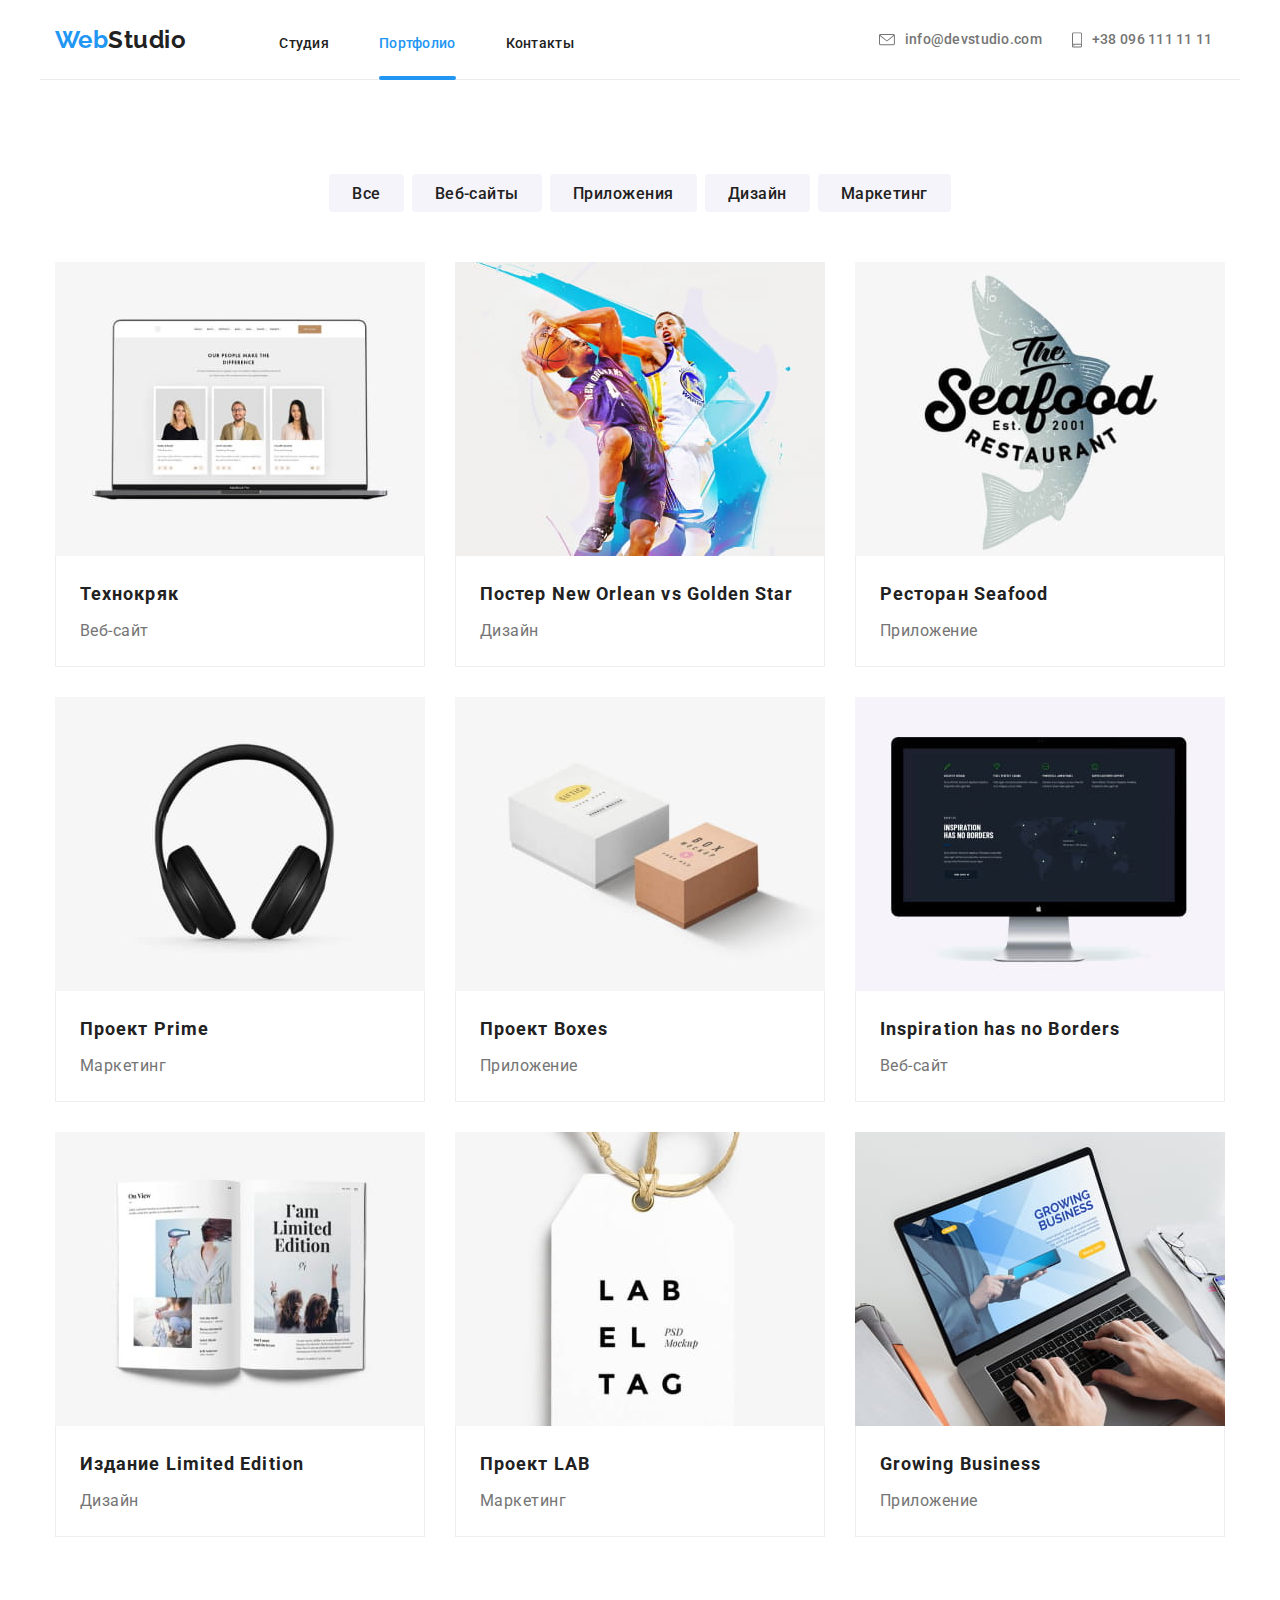
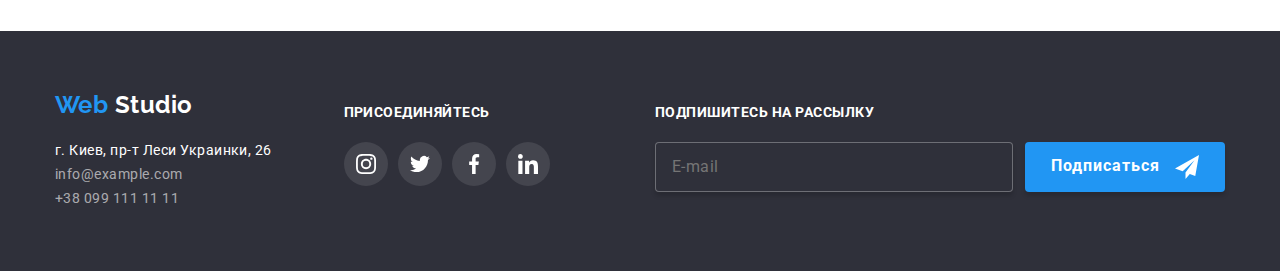
==== commit 8ffa62da: "исправляет портфолио" ====
--- a/portfolio.html
+++ b/portfolio.html
@@ -36,25 +36,21 @@
 									<a href="mailto:info@devstudio.com" class="link">
 										<svg class="icon-envelope" height="12" width="16" aria-label="Электронная почта">
 											<use href="./images/sprite.svg#envelope"></use>
-										</svg>
-										info@devstudio.com
-									</a>
+										</svg>info@devstudio.com</a>
 								</li>
 								<li class="contacts-item tel">
 									<a href="tel:+380961111111" class="link">
 										<svg class="icon-phone" height="16" width="10" aria-label="Номер телефона">
 											<use href="./images/sprite.svg#smartphone"></use>
-										</svg>
-										+38 096 111 11 11
-									</a>
+										</svg>+38 096 111 11 11</a>
 								</li>
 							</ul>
 						</div>
 					</div>
 					<button type="button" class="menu-button is-open" aria-expanded="false" aria-controls="menu-container" data-menu-button>
 						<svg width="40px" height="40px" aria-label="Переключатель мобильного меню">
+							<use class="icon-menu" href="./images/sprite.svg#menu"></use>
 							<use class="icon-cross" href="./images/sprite.svg#cross-1"></use>
-							<use class="icon-menu" href="./images/sprite.svg#menu"></use>
 						</svg>
 					</button>
 				</div>
@@ -405,5 +401,6 @@
 				</div>
 			</div>
 		</footer>
+		<script src="./js/menu.js"></script>
 	</body>
 </html>
--- a/css/portfolio.min.css
+++ b/css/portfolio.min.css
@@ -1,2 +1,2 @@
-@import url("https://fonts.googleapis.com/css2?family=Raleway:wght@700&family=Roboto:wght@400;500;700;900&display=swap");html{-webkit-box-sizing:border-box;box-sizing:border-box}*,*::before,*::after{-webkit-box-sizing:inherit;box-sizing:inherit}body{color:#212121;background-color:#fff;font-family:Roboto, sans-serif;letter-spacing:0.03em}body.modal-open{overflow:hidden}.list,.networks-list,.filter,.cards-list{padding:0;margin:0;list-style:none}a[href]{text-decoration:none}a[href]:hover,a[href]:focus{color:#2196f3;outline:none}img{display:block;max-width:100%;height:auto}.container,.footer-container{margin-left:auto;margin-right:auto;padding-left:15px;padding-right:15px;width:100%}@media screen and (min-width: 480px){.container,.footer-container{width:480px}}@media screen and (min-width: 754px){.container,.footer-container{width:768px}}@media screen and (min-width: 1200px){.container,.footer-container{width:1200px}}.section,.projects.section{width:100%;padding-top:60px}@media screen and (min-width: 1200px){.section,.projects.section{padding-top:94px}}.section-title{margin-top:0;margin-bottom:30px;color:#212121;font-weight:bold;font-size:28px;line-height:1.17;text-align:center}@media screen and (min-width: 1200px){.section-title{margin-bottom:50px;font-size:36px}}html{line-height:1.15;-webkit-text-size-adjust:100%}body{margin:0}main{display:block}h1{font-size:2em;margin:0.67em 0}hr{-webkit-box-sizing:content-box;box-sizing:content-box;height:0;overflow:visible}pre{font-family:monospace, monospace;font-size:1em}a{background-color:transparent}abbr[title]{border-bottom:none;text-decoration:underline;-webkit-text-decoration:underline dotted;text-decoration:underline dotted}b,strong{font-weight:bolder}code,kbd,samp{font-family:monospace, monospace;font-size:1em}small{font-size:80%}sub,sup{font-size:75%;line-height:0;position:relative;vertical-align:baseline}sub{bottom:-0.25em}sup{top:-0.5em}img{border-style:none}button,input,optgroup,select,textarea{font-family:inherit;font-size:100%;line-height:1.15;margin:0}button,input{overflow:visible}button,select{text-transform:none}button,[type="button"],[type="reset"],[type="submit"]{-webkit-appearance:button}button::-moz-focus-inner,[type="button"]::-moz-focus-inner,[type="reset"]::-moz-focus-inner,[type="submit"]::-moz-focus-inner{border-style:none;padding:0}button:-moz-focusring,[type="button"]:-moz-focusring,[type="reset"]:-moz-focusring,[type="submit"]:-moz-focusring{outline:1px dotted ButtonText}fieldset{padding:0.35em 0.75em 0.625em}legend{-webkit-box-sizing:border-box;box-sizing:border-box;color:inherit;display:table;max-width:100%;padding:0;white-space:normal}progress{vertical-align:baseline}textarea{overflow:auto}[type="checkbox"],[type="radio"]{-webkit-box-sizing:border-box;box-sizing:border-box;padding:0}[type="number"]::-webkit-inner-spin-button,[type="number"]::-webkit-outer-spin-button{height:auto}[type="search"]{-webkit-appearance:textfield;outline-offset:-2px}[type="search"]::-webkit-search-decoration{-webkit-appearance:none}::-webkit-file-upload-button{-webkit-appearance:button;font:inherit}details{display:block}summary{display:list-item}template{display:none}[hidden]{display:none}.visually-hidden{position:absolute;overflow:hidden;clip:rect(0 0 0 0);height:1px;width:1px;margin:-1px;padding:0;border:0}.button,.modal .banner-button{color:#fff;background-color:#2196f3;font-family:Roboto, sans-serif;line-height:1.9;text-align:center;letter-spacing:0.06em;min-width:200px;height:50px;-webkit-box-shadow:0px 4px 4px rgba(0,0,0,0.15);box-shadow:0px 4px 4px rgba(0,0,0,0.15);border-radius:4px;outline:none;cursor:pointer;display:inline-block;-webkit-box-align:center;-ms-flex-align:center;align-items:center;-webkit-box-pack:center;-ms-flex-pack:center;justify-content:center;font-size:16px;font-weight:400;border:1px solid rgba(0,0,0,0)}.button:focus,.modal .banner-button:focus{outline:none}.logo{color:#212121;font-family:Raleway, sans-serif;line-height:1.17;text-decoration:none;font-size:24px;font-weight:700}@media screen and (max-width: 767px){.logo.padding{padding-top:16px;padding-bottom:16px}}@media screen and (min-width: 768px) and (max-width: 1199px){.logo.padding{padding-top:26px;padding-bottom:26px}}@media screen and (min-width: 1200px){.logo.padding{padding-top:24px;padding-bottom:25px;font-size:26px;font-weight:700;line-height:1.19}}.logo-accent{color:#2196f3}.logo-accent-footer{color:#fff}.button-footer-link{text-decoration:none;color:#fff;font-weight:bold;text-align:center;line-height:1.9;letter-spacing:0.06em}.button-twitter{margin-left:10px;vertical-align:middle}.button>a:hover,.modal .banner-button>a:hover{color:#fff}.modal .banner-button{-webkit-transition:250ms cubic-bezier(0.4, 0, 0.2, 1);transition:250ms cubic-bezier(0.4, 0, 0.2, 1);display:-webkit-box;display:-ms-flexbox;display:flex;-webkit-box-align:center;-ms-flex-align:center;align-items:center;-webkit-box-pack:center;-ms-flex-pack:center;justify-content:center;margin-right:auto;margin-left:auto}.modal .banner-button.button:focus,.modal .banner-button:focus,.modal .banner-button.button:hover,.modal .banner-button:hover{background-color:#188ce8}.backdrop{position:fixed;top:0;left:0;-webkit-transition:opacity 250ms cubic-bezier(0.4, 0, 0.2, 1);transition:opacity 250ms cubic-bezier(0.4, 0, 0.2, 1);width:100%;height:100%;display:block;background-color:rgba(0,0,0,0.2);opacity:1;z-index:2;overflow-y:scroll}.backdrop.is-hidden{-webkit-transition:opacity 250ms cubic-bezier(0.4, 0, 0.2, 1);transition:opacity 250ms cubic-bezier(0.4, 0, 0.2, 1);opacity:0;pointer-events:none}.backdrop.is-hidden .modal{-webkit-transform:translate(-50%, -50%) scale(1.2);transform:translate(-50%, -50%) scale(1.2)}.modal{max-width:100%;padding:40px;margin:15px;position:absolute;top:50%;left:50%;-webkit-transform:translate(-50%, -50%) scale(1);transform:translate(-50%, -50%) scale(1);background-color:#fff;-webkit-box-shadow:0px 1px 3px rgba(0,0,0,0.12),0px 1px 1px rgba(0,0,0,0.14),0px 2px 1px rgba(0,0,0,0.2);box-shadow:0px 1px 3px rgba(0,0,0,0.12),0px 1px 1px rgba(0,0,0,0.14),0px 2px 1px rgba(0,0,0,0.2);border-radius:4px}@media screen and (min-width: 1200px){.modal{width:528px}}@media screen and (max-width: 1199px){.modal{width:450px}}.modal-close{position:absolute;top:8px;right:8px;border:1px solid rgba(0,0,0,0.1);width:30px;height:30px;border-radius:50%;background:#fff;fill:currentColor;cursor:pointer}.modal-close-button{position:absolute;top:8px;right:8px;-webkit-transition:fill 250ms cubic-bezier(0.4, 0, 0.2, 1);transition:fill 250ms cubic-bezier(0.4, 0, 0.2, 1);fill:currentColor}.modal-close:hover .modal-close-button{fill:#2196f3}.modal-close:focus .modal-close-button{fill:#2196f3}.modal-close:focus{outline:none}.modal-input{border:1px solid rgba(33,33,33,0.2);-webkit-transition:border 250ms cubic-bezier(0.4, 0, 0.2, 1);transition:border 250ms cubic-bezier(0.4, 0, 0.2, 1);display:block;margin:0;width:100%;height:40px;padding-left:42px;border-radius:4px;outline:none}.modal-input:focus ~ .modal-icon,.modal-input.modal-input:focus{fill:#2196f3;border-color:#2196f3;overflow:visible;outline:none}.modal-label{position:absolute;top:-4px;left:0;font-size:12px;font-weight:inherit;-webkit-transform:translateY(-100%);transform:translateY(-100%);line-height:14px;letter-spacing:0.01em;color:#757575}.modal-icon{position:absolute;top:50%;left:14px;-webkit-transition:fill 250ms cubic-bezier(0.4, 0, 0.2, 1);transition:fill 250ms cubic-bezier(0.4, 0, 0.2, 1);-webkit-transform:translateY(-50%);transform:translateY(-50%);display:inline-block;fill:#212121}.form{max-width:448px;margin:15px}@media screen and (max-width: 479px){.form{max-width:609px;width:100%;height:100%}}@media screen and (min-width: 480px){.form{max-width:450px;max-height:609px;margin:0px;width:100%}}@media screen and (min-width: 1200px){.form{width:100%;max-width:528px;max-height:581px}}.form>b{font-size:20px;font-weight:bold;margin-top:0px;margin-bottom:30px;display:block;line-height:1.5;text-align:center;letter-spacing:0.03em}@media screen and (min-width: 1200px){.form>b{line-height:23px}}.form-field{display:block;position:relative;margin-top:0px;margin-top:28px}.form-field>textarea{height:120px;resize:none;padding:12px 16px}.form-field>textarea::-webkit-input-placeholder{font-size:14px;font-weight:inherit;line-height:1.1;letter-spacing:0.01em;color:rgba(117,117,117,0.5)}.form-field>textarea:-ms-input-placeholder{font-size:14px;font-weight:inherit;line-height:1.1;letter-spacing:0.01em;color:rgba(117,117,117,0.5)}.form-field>textarea::-ms-input-placeholder{font-size:14px;font-weight:inherit;line-height:1.1;letter-spacing:0.01em;color:rgba(117,117,117,0.5)}.form-field>textarea::placeholder{font-size:14px;font-weight:inherit;line-height:1.1;letter-spacing:0.01em;color:rgba(117,117,117,0.5)}.checkbox{position:absolute;overflow:hidden;clip:rect(0 0 0 0);height:1px;width:1px;margin:-1px;padding:0;border:0}.checkbox-field{display:-webkit-box;display:-ms-flexbox;display:flex;-webkit-box-align:center;-ms-flex-align:center;align-items:center;-webkit-box-pack:center;-ms-flex-pack:center;justify-content:center;margin-top:0;margin-top:20px}.checkbox-icon{-webkit-transition:250ms cubic-bezier(0.4, 0, 0.2, 1);transition:250ms cubic-bezier(0.4, 0, 0.2, 1);-webkit-transition:border 250ms cubic-bezier(0.4, 0, 0.2, 1);transition:border 250ms cubic-bezier(0.4, 0, 0.2, 1);display:inline-block;width:16px;height:15px;margin-left:12px;margin-right:8px;border:2px solid #212121;border-radius:2px;background-size:contain;background-origin:border-box;fill:transparent}.checkbox:checked+.checkbox-icon{-webkit-transition:250ms cubic-bezier(0.4, 0, 0.2, 1);transition:250ms cubic-bezier(0.4, 0, 0.2, 1);border:none;background-color:#2196f3;fill:#fff}.checkbox-label{font-size:14px;font-weight:400;line-height:1.7;letter-spacing:0.03em;color:#757575}.checkbox-label.underlined{color:#2196f3;text-decoration:underline}.footer-email{margin-top:12px;margin-right:0px;margin-left:0px;width:100%}@media screen and (max-width: 1199px){.footer-email{margin-top:60px}}@media screen and (min-width: 1200px){.footer-email{width:570px}}.footer-input{display:block;-webkit-box-align:center;-ms-flex-align:center;align-items:center;-webkit-box-pack:center;-ms-flex-pack:center;justify-content:center;font-size:16px;font-weight:400;border:1px solid rgba(255,255,255,0.3);height:50px;width:100%;padding-top:15px;padding-left:16px;padding-bottom:15px;margin:0;outline:none;-webkit-box-shadow:0px 4px 4px rgba(0,0,0,0.15);box-shadow:0px 4px 4px rgba(0,0,0,0.15);border-radius:4px;line-height:1.3;letter-spacing:0.03em;color:rgba(255,255,255,0.6);background:#2f303a}@media screen and (min-width: 1200px){.footer-input{width:358px;display:-webkit-box;display:-ms-flexbox;display:flex;-webkit-box-align:center;-ms-flex-align:center;align-items:center;-webkit-box-pack:center;-ms-flex-pack:center;justify-content:center}}@media screen and (min-width: 480px) and (max-width: 1199px){.footer-input{width:450px;display:-webkit-box;display:-ms-flexbox;display:flex;-webkit-box-align:center;-ms-flex-align:center;align-items:center;-webkit-box-pack:center;-ms-flex-pack:center;justify-content:center;margin:auto}}.email-item{width:100%}@media screen and (min-width: 1200px){.email-item{-webkit-box-pack:justify;-ms-flex-pack:justify;justify-content:space-between;display:-webkit-box;display:-ms-flexbox;display:flex}}.email-item .button,.email-item .modal .banner-button,.modal .email-item .banner-button{display:-webkit-box;display:-ms-flexbox;display:flex;-webkit-box-align:center;-ms-flex-align:center;align-items:center;-webkit-box-pack:center;-ms-flex-pack:center;justify-content:center;-webkit-transition:250ms cubic-bezier(0.4, 0, 0.2, 1);transition:250ms cubic-bezier(0.4, 0, 0.2, 1);width:200px;height:50px;fill:#fff}@media screen and (max-width: 1199px){.email-item .button,.email-item .modal .banner-button,.modal .email-item .banner-button{margin-top:20px;margin-right:auto;margin-left:auto}}@media screen and (min-width: 1200px){.email-item .button,.email-item .modal .banner-button,.modal .email-item .banner-button{margin-left:12px}}.email-list{margin-top:20px}@media screen and (max-width: 753px){.email-list{display:-webkit-box;display:-ms-flexbox;display:flex;-webkit-box-align:center;-ms-flex-align:center;align-items:center;-webkit-box-pack:center;-ms-flex-pack:center;justify-content:center;-webkit-box-orient:vertical;-webkit-box-direction:normal;-ms-flex-direction:column;flex-direction:column}}.page-header{width:100%;max-height:60px;background-color:#fff;z-index:1}.page-header .container,.page-header .footer-container{width:100%;margin:0}@media screen and (min-width: 768px){.page-header{min-height:80px;margin-left:auto;margin-right:auto}}@media screen and (min-width: 1200px){.page-header{width:1200px}}@media screen and (max-width: 768px){.head-navi{margin-bottom:60px}}@media screen and (min-width: 768px) and (max-width: 1199px){.head-navi{display:-webkit-box;display:-ms-flexbox;display:flex;margin-top:32px;margin-bottom:32px}}@media screen and (min-width: 768px){.head-links{display:-webkit-box;display:-ms-flexbox;display:flex;height:80px}}@media screen and (min-width: 768px) and (max-width: 1199px){.head-links{margin-left:88px}}.head-container{display:-webkit-inline-box;display:-ms-inline-flexbox;display:inline-flex;border-bottom:1px solid #ececec}@media screen and (max-width: 767px){.head-container{-webkit-box-pack:justify;-ms-flex-pack:justify;justify-content:space-between;width:60px}}@media screen and (min-width: 768px){.head-container{width:80px;margin-left:auto;margin-right:auto}}@media screen and (min-width: 768px) and (max-width: 1200px){.head-container{-webkit-box-pack:center;-ms-flex-pack:center;justify-content:center}}.head-contacts{color:#212121}@media screen and (max-width: 767px){.head-contacts{-webkit-box-orient:vertical;-webkit-box-direction:normal;-ms-flex-direction:column;flex-direction:column;-webkit-box-pack:center;-ms-flex-pack:center;justify-content:center}}@media screen and (min-width: 768px) and (max-width: 1199px){.head-contacts{margin-top:21px;margin-left:84px}}@media screen and (min-width: 1200px){.head-contacts{display:-webkit-box;display:-ms-flexbox;display:flex;-webkit-box-align:center;-ms-flex-align:center;align-items:center;-webkit-box-pack:center;-ms-flex-pack:center;justify-content:center;text-align:center;margin-left:305px}}.head-contacts .link{font-size:14px;font-weight:500;-webkit-transition:250ms cubic-bezier(0.4, 0, 0.2, 1);transition:250ms cubic-bezier(0.4, 0, 0.2, 1);color:#757575;fill:currentColor;text-decoration:none;line-height:1.14;letter-spacing:0.02em}@media screen and (max-width: 767px){.head-contacts .link{font-size:18px;font-weight:500;line-height:1.16}}.head-contacts .link:focus{color:#2196f3}.head-contacts .link:hover{color:#2196f3}@media screen and (min-width: 1200px){.head-contacts .link{display:-webkit-box;display:-ms-flexbox;display:flex;-webkit-box-align:center;-ms-flex-align:center;align-items:center;-webkit-box-pack:center;-ms-flex-pack:center;justify-content:center}}.page{text-align:center}@media screen and (min-width: 768px){.page{display:-webkit-box;display:-ms-flexbox;display:flex}}@media screen and (min-width: 1200px){.page{margin-left:93px}}.page-item:hover{color:#2196f3}.page-item:focus{color:#2196f3}.page-item:last-child{margin:0}@media screen and (min-width: 768px){.page-item{margin-right:50px}}@media screen and (min-width: 1200px){.page-item{margin-right:50px}}.page .link{padding-top:32px;padding-bottom:32px;font-family:Roboto, sans-serif;color:#212121;line-height:1.2;letter-spacing:0.02em;font-size:14px;font-weight:500;-webkit-transition:250ms cubic-bezier(0.4, 0, 0.2, 1);transition:250ms cubic-bezier(0.4, 0, 0.2, 1)}@media screen and (max-width: 767px){.page .link{font-size:18px;font-weight:500;line-height:1.16}}@media screen and (min-width: 768px) and (max-width: 1199px){.page .link{font-size:12px;font-weight:500;line-height:1.16}}@media screen and (max-width: 768px){.page-item:not(:last-child){margin-bottom:40px}}.link.current{color:#2196f3;position:relative}.link.current::after{content:" ";display:block;width:100%;height:4px;border-radius:2px;background-color:#2196f3}@media screen and (max-width: 767px){.link.current::after{position:absolute;bottom:24px;left:0}}@media screen and (min-width: 768px) and (max-width: 1199px){.link.current::after{position:absolute;bottom:3px;left:0}}@media screen and (min-width: 1200px){.link.current::after{position:absolute;bottom:2px;left:0}}@media screen and (min-width: 1200px){.page.list,.page.networks-list,.page.filter,.page.cards-list{margin-top:32px;margin-bottom:32px}}.contacts-item .link{-webkit-transition:250ms cubic-bezier(0.4, 0, 0.2, 1);transition:250ms cubic-bezier(0.4, 0, 0.2, 1)}.contacts-item .link:focus{fill:#2196f3;color:#2196f3;background-color:#fff}.contacts-item .link:hover{fill:#2196f3;color:#2196f3;background-color:#fff}@media screen and (min-width: 768px) and (max-width: 1199px){.contacts-item.mail{margin-bottom:10px}}@media screen and (max-width: 767px){.contacts-item:not(:last-child){margin-bottom:16px}}@media screen and (min-width: 1200px){.contacts-item:not(:last-child){display:-webkit-inline-box;display:-ms-inline-flexbox;display:inline-flex;margin-right:30px}}.icon-envelope{background-size:15px 10px;margin-right:10px}.icon-phone{margin-right:10px}.menu-button{outline:none;display:-webkit-inline-box;display:-ms-inline-flexbox;display:inline-flex;margin-top:10px;padding:0;border:none;height:40px;width:40px;fill:black;background-color:transparent}.menu-button .icon-menu{display:block}.menu-button .icon-cross{display:none}.menu-button.is-open .icon-menu{display:none}.menu-button.is-open .icon-cross{display:block}.menu-button:hover,.menu-button:focus{fill:#2196f3}@media screen and (min-width: 768px){.menu-button{display:none}}.menu-container{width:100%;padding:60px, 15px;font-size:18px;font-weight:500;background-color:#fff}@media screen and (max-width: 767px){.menu-container{border-top:1px solid #ececec;position:absolute;top:100%;left:0;display:none}.menu-container.is-open{display:block}}@media screen and (max-width: 767px){.menu-container{-webkit-box-shadow:0px 4px 8px rgba(0,0,0,0.04),0px 2px 4px rgba(0,0,0,0.08),0px 1px 3px rgba(0,0,0,0.16);box-shadow:0px 4px 8px rgba(0,0,0,0.04),0px 2px 4px rgba(0,0,0,0.08),0px 1px 3px rgba(0,0,0,0.16)}}@media screen and (max-width: 767px){.menu{padding:60px;text-align:center}}@media screen and (min-width: 768px) and (max-width: 1199px){.menu{-webkit-box-pack:justify;-ms-flex-pack:justify;justify-content:space-between}}@media screen and (min-width: 768px){.menu{display:-webkit-box;display:-ms-flexbox;display:flex;-webkit-box-flex:1;-ms-flex-positive:1;flex-grow:1;max-height:80px}}.page-header{position:relative}.footer{padding-top:60px;padding-bottom:60px;background-color:#2f303a;width:100%}@media screen and (max-width: 1199px){.footer{text-align:center}}.footer-container{display:block}@media screen and (min-width: 1200px){.footer-container{display:-webkit-box;display:-ms-flexbox;display:flex;-webkit-box-pack:justify;-ms-flex-pack:justify;justify-content:space-between}}@media screen and (min-width: 768px) and (max-width: 1199px){.footer-container{display:-webkit-box;display:-ms-flexbox;display:flex;-ms-flex-wrap:wrap;flex-wrap:wrap;-webkit-box-pack:justify;-ms-flex-pack:justify;justify-content:space-between}}@media screen and (min-width: 1200px){.footer-navi{margin-right:70px;width:270px}}@media screen and (min-width: 1200px) and (min-width: 768px) and (max-width: 1199px){.footer-navi{margin-left:76px;max-width:232px}}.footer-title{font-size:14px;font-weight:bold;color:#fff;line-height:1.14;text-transform:uppercase}.footer-icon{fill:white-text-color}.address{font-size:14px;font-weight:400;margin-top:20px;margin-bottom:9px;color:#fff;line-height:1.71;font-style:normal;text-decoration:none}.address-text{font-size:14px;font-weight:400;color:rgba(255,255,255,0.6);line-height:1.71;text-decoration:none;font-style:normal}.address-list{margin-top:20px}.address-list>span:not(:last-child){margin-bottom:9px}@media screen and (min-width: 1200px){.address-list{margin-top:20px}}.networks{margin-top:60px}@media screen and (min-width: 1200px){.networks{width:270px;margin-top:12px}}.networks-list{display:-webkit-box;display:-ms-flexbox;display:flex}@media screen and (max-width: 753px){.networks-list{-webkit-box-pack:center;-ms-flex-pack:center;justify-content:center}}.networks-item:not(:last-child){margin-right:10px}@media screen and (min-width: 768px) and (max-width: 1199px){.networks{margin-right:89px;margin-top:0;max-width:206px}}.networks-item .link{display:-webkit-inline-box;display:-ms-inline-flexbox;display:inline-flex;-webkit-box-align:center;-ms-flex-align:center;align-items:center;-webkit-box-pack:center;-ms-flex-pack:center;justify-content:center;-webkit-transition:250ms cubic-bezier(0.4, 0, 0.2, 1);transition:250ms cubic-bezier(0.4, 0, 0.2, 1);margin-top:20px;width:44px;height:44px;background-color:rgba(255,255,255,0.1);background-position:center;border-radius:50%;fill:#fff;cursor:pointer}.networks-item .link:focus{background-color:#2196f3}.networks-item .link:hover{background-color:#2196f3}.portfolio-container{width:100%;padding-top:60px;padding-bottom:60px;margin-left:auto;margin-right:auto}@media screen and (min-width: 1200px){.portfolio-container{padding-top:94px;padding-bottom:94px}}.projects.section{padding-top:40px}@media screen and (min-width: 768px) and (max-width: 1199px){.projects.section{padding-top:30px}}@media screen and (min-width: 1200px){.projects.section{padding-top:50px}}.filter{display:-webkit-box;display:-ms-flexbox;display:flex}@media screen and (max-width: 767px){.filter{-ms-flex-wrap:wrap;flex-wrap:wrap}}@media screen and (min-width: 768px) and (max-width: 1199px){.filter{display:-webkit-box;display:-ms-flexbox;display:flex;-webkit-box-align:center;-ms-flex-align:center;align-items:center;-webkit-box-pack:center;-ms-flex-pack:center;justify-content:center;-ms-flex-wrap:wrap;flex-wrap:wrap}}@media screen and (min-width: 1200px){.filter{display:-webkit-box;display:-ms-flexbox;display:flex;-webkit-box-align:center;-ms-flex-align:center;align-items:center;-webkit-box-pack:center;-ms-flex-pack:center;justify-content:center}}.filter-item{margin-right:8px}.filter-item:last-child{margin:0}@media screen and (max-width: 767px){.filter-item{margin-bottom:15px}}.filter .button,.filter .modal .banner-button,.modal .filter .banner-button{font-size:16px;font-weight:500;-webkit-transition:250ms cubic-bezier(0.4, 0, 0.2, 1);transition:250ms cubic-bezier(0.4, 0, 0.2, 1);color:#212121;background-color:#f5f4fa;min-width:73px;height:38px;font-family:inherit;letter-spacing:0.03em;line-height:1.6;-webkit-box-shadow:none;box-shadow:none;border-radius:4px;padding:6px 22px;text-align:center}.filter .button:focus,.filter .modal .banner-button:focus,.modal .filter .banner-button:focus,.filter .button:hover,.filter .modal .banner-button:hover,.modal .filter .banner-button:hover{color:#f5f4fa;background-color:#2196f3;-webkit-box-shadow:0px 2px 2px rgba(0,0,0,0.12),0px 1px 2px rgba(0,0,0,0.08),0px 3px 1px rgba(0,0,0,0.1);box-shadow:0px 2px 2px rgba(0,0,0,0.12),0px 1px 2px rgba(0,0,0,0.08),0px 3px 1px rgba(0,0,0,0.1)}.cards{max-width:100%;margin:15px;-webkit-transition:250ms -webkit-box-shadow cubic-bezier(0.4, 0, 0.2, 1);transition:250ms -webkit-box-shadow cubic-bezier(0.4, 0, 0.2, 1);transition:250ms box-shadow cubic-bezier(0.4, 0, 0.2, 1);transition:250ms box-shadow cubic-bezier(0.4, 0, 0.2, 1), 250ms -webkit-box-shadow cubic-bezier(0.4, 0, 0.2, 1)}@media screen and (max-width: 767px){.cards{max-width:450px}}@media screen and (min-width: 768px) and (max-width: 1199px){.cards{width:calc(50% - 30px)}}@media screen and (min-width: 1200px){.cards{width:calc((100% - 90px) / 3)}}.cards:focus,.cards:hover{-webkit-box-shadow:0px 1px 1px rgba(0,0,0,0.12),0px 4px 4px rgba(0,0,0,0.06),1px 4px 6px rgba(0,0,0,0.16);box-shadow:0px 1px 1px rgba(0,0,0,0.12),0px 4px 4px rgba(0,0,0,0.06),1px 4px 6px rgba(0,0,0,0.16)}.cards-list{margin:-15px}@media screen and (min-width: 768px){.cards-list{display:-webkit-box;display:-ms-flexbox;display:flex;-ms-flex-wrap:wrap;flex-wrap:wrap}}.cards-list .link{text-decoration:none}.cards-thumb{display:-webkit-box;display:-ms-flexbox;display:flex;-webkit-box-align:center;-ms-flex-align:center;align-items:center;-webkit-box-pack:center;-ms-flex-pack:center;justify-content:center;position:relative;overflow:hidden;background-color:transparent}.cards-thumb-text{position:absolute;top:50%;left:50%;font-size:18px;font-weight:400;opacity:0;-webkit-transform:translate(-50%, -50%);transform:translate(-50%, -50%);width:322px;margin:auto;font-family:inherit;line-height:1.6;letter-spacing:0.03em;color:#fff}.cards-overlay{position:absolute;top:0;left:0;-webkit-transition:250ms cubic-bezier(0.4, 0, 0.2, 1);transition:250ms cubic-bezier(0.4, 0, 0.2, 1);width:100%;height:100%;background-color:rgba(33,150,243,0.9);-webkit-transform:translateY(100%);transform:translateY(100%)}.cards:hover .cards-overlay{-webkit-transform:translate(0);transform:translate(0);opacity:1}.cards:hover .cards-thumb-text,.cards:focus .cards-thumb-text{opacity:1}.cards .header{font-size:18px;font-weight:700;margin-top:0px;margin-bottom:4px;color:#212121;line-height:2;letter-spacing:0.06em}.cards-text{border:1px solid #eee;border-top:none;padding:20px 24px}.cards .text{font-size:16px;font-weight:400;margin:0px;color:#757575;line-height:1.88}
+@import url("https://fonts.googleapis.com/css2?family=Raleway:wght@700&family=Roboto:wght@400;500;700;900&display=swap");html{-webkit-box-sizing:border-box;box-sizing:border-box}*,*::before,*::after{-webkit-box-sizing:inherit;box-sizing:inherit}body{color:#212121;background-color:#fff;font-family:Roboto, sans-serif;letter-spacing:0.03em}body.modal-open{overflow:hidden}.list,.networks-list,.filter,.cards-list{padding:0;margin:0;list-style:none}a[href]{text-decoration:none}a[href]:hover,a[href]:focus{color:#2196f3;outline:none}img{display:block;max-width:100%;height:auto}.container,.footer-container{margin-left:auto;margin-right:auto;padding-left:15px;padding-right:15px;width:100%}@media screen and (min-width: 480px){.container,.footer-container{width:480px}}@media screen and (min-width: 754px){.container,.footer-container{width:768px}}@media screen and (min-width: 1200px){.container,.footer-container{width:1200px}}.section,.projects.section{width:100%;padding-top:60px}@media screen and (min-width: 1200px){.section,.projects.section{padding-top:94px}}.section-title{margin-top:0;margin-bottom:30px;color:#212121;font-weight:bold;font-size:28px;line-height:1.17;text-align:center}@media screen and (min-width: 1200px){.section-title{margin-bottom:50px;font-size:36px}}html{line-height:1.15;-webkit-text-size-adjust:100%}body{margin:0}main{display:block}h1{font-size:2em;margin:0.67em 0}hr{-webkit-box-sizing:content-box;box-sizing:content-box;height:0;overflow:visible}pre{font-family:monospace, monospace;font-size:1em}a{background-color:transparent}abbr[title]{border-bottom:none;text-decoration:underline;-webkit-text-decoration:underline dotted;text-decoration:underline dotted}b,strong{font-weight:bolder}code,kbd,samp{font-family:monospace, monospace;font-size:1em}small{font-size:80%}sub,sup{font-size:75%;line-height:0;position:relative;vertical-align:baseline}sub{bottom:-0.25em}sup{top:-0.5em}img{border-style:none}button,input,optgroup,select,textarea{font-family:inherit;font-size:100%;line-height:1.15;margin:0}button,input{overflow:visible}button,select{text-transform:none}button,[type="button"],[type="reset"],[type="submit"]{-webkit-appearance:button}button::-moz-focus-inner,[type="button"]::-moz-focus-inner,[type="reset"]::-moz-focus-inner,[type="submit"]::-moz-focus-inner{border-style:none;padding:0}button:-moz-focusring,[type="button"]:-moz-focusring,[type="reset"]:-moz-focusring,[type="submit"]:-moz-focusring{outline:1px dotted ButtonText}fieldset{padding:0.35em 0.75em 0.625em}legend{-webkit-box-sizing:border-box;box-sizing:border-box;color:inherit;display:table;max-width:100%;padding:0;white-space:normal}progress{vertical-align:baseline}textarea{overflow:auto}[type="checkbox"],[type="radio"]{-webkit-box-sizing:border-box;box-sizing:border-box;padding:0}[type="number"]::-webkit-inner-spin-button,[type="number"]::-webkit-outer-spin-button{height:auto}[type="search"]{-webkit-appearance:textfield;outline-offset:-2px}[type="search"]::-webkit-search-decoration{-webkit-appearance:none}::-webkit-file-upload-button{-webkit-appearance:button;font:inherit}details{display:block}summary{display:list-item}template{display:none}[hidden]{display:none}.visually-hidden{position:absolute;overflow:hidden;clip:rect(0 0 0 0);height:1px;width:1px;margin:-1px;padding:0;border:0}.button,.modal .banner-button{color:#fff;background-color:#2196f3;font-family:Roboto, sans-serif;line-height:1.9;text-align:center;letter-spacing:0.06em;min-width:200px;height:50px;-webkit-box-shadow:0px 4px 4px rgba(0,0,0,0.15);box-shadow:0px 4px 4px rgba(0,0,0,0.15);border-radius:4px;outline:none;cursor:pointer;display:inline-block;-webkit-box-align:center;-ms-flex-align:center;align-items:center;-webkit-box-pack:center;-ms-flex-pack:center;justify-content:center;font-size:16px;font-weight:400;border:1px solid rgba(0,0,0,0)}.button:focus,.modal .banner-button:focus{outline:none}.logo{color:#212121;font-family:Raleway, sans-serif;line-height:1.17;text-decoration:none;font-size:24px;font-weight:700}@media screen and (max-width: 767px){.logo.padding{padding-top:16px;padding-bottom:16px}}@media screen and (min-width: 768px) and (max-width: 1199px){.logo.padding{padding-top:26px;padding-bottom:26px}}@media screen and (min-width: 1200px){.logo.padding{padding-top:24px;padding-bottom:25px;font-size:26px;font-weight:700;line-height:1.19}}.logo-accent{color:#2196f3}.logo-accent-footer{color:#fff}.button-footer-link{text-decoration:none;color:#fff;font-weight:bold;text-align:center;line-height:1.9;letter-spacing:0.06em}.button-twitter{margin-left:10px;vertical-align:middle}.button>a:hover,.modal .banner-button>a:hover{color:#fff}.modal .banner-button{-webkit-transition:250ms cubic-bezier(0.4, 0, 0.2, 1);transition:250ms cubic-bezier(0.4, 0, 0.2, 1);display:-webkit-box;display:-ms-flexbox;display:flex;-webkit-box-align:center;-ms-flex-align:center;align-items:center;-webkit-box-pack:center;-ms-flex-pack:center;justify-content:center;margin-right:auto;margin-left:auto}.modal .banner-button.button:focus,.modal .banner-button:focus,.modal .banner-button.button:hover,.modal .banner-button:hover{background-color:#188ce8}.backdrop{position:fixed;top:0;left:0;-webkit-transition:opacity 250ms cubic-bezier(0.4, 0, 0.2, 1);transition:opacity 250ms cubic-bezier(0.4, 0, 0.2, 1);width:100%;height:100%;display:block;background-color:rgba(0,0,0,0.2);opacity:1;z-index:2;overflow-y:scroll}.backdrop.is-hidden{-webkit-transition:opacity 250ms cubic-bezier(0.4, 0, 0.2, 1);transition:opacity 250ms cubic-bezier(0.4, 0, 0.2, 1);opacity:0;pointer-events:none}.backdrop.is-hidden .modal{-webkit-transform:translate(-50%, -50%) scale(1.2);transform:translate(-50%, -50%) scale(1.2)}.modal{width:100%;margin:auto;-webkit-transform:translate(-50%, -50%) scale(1);transform:translate(-50%, -50%) scale(1);background-color:#fff;-webkit-box-shadow:0px 1px 3px rgba(0,0,0,0.12),0px 1px 1px rgba(0,0,0,0.14),0px 2px 1px rgba(0,0,0,0.2);box-shadow:0px 1px 3px rgba(0,0,0,0.12),0px 1px 1px rgba(0,0,0,0.14),0px 2px 1px rgba(0,0,0,0.2);border-radius:4px}@media screen and (max-width: 479px){.modal{position:absolute;top:60%;left:50%}}@media screen and (min-width: 480px){.modal{position:absolute;top:50%;left:50%;width:450px}}@media screen and (min-width: 1200px){.modal{width:528px}}.modal-close{position:absolute;top:8px;right:8px;border:1px solid rgba(0,0,0,0.1);width:30px;height:30px;border-radius:50%;background:#fff;fill:currentColor;cursor:pointer}.modal-close-button{position:absolute;top:8px;right:8px;-webkit-transition:fill 250ms cubic-bezier(0.4, 0, 0.2, 1);transition:fill 250ms cubic-bezier(0.4, 0, 0.2, 1);fill:currentColor}.modal-close:hover .modal-close-button{fill:#2196f3}.modal-close:focus .modal-close-button{fill:#2196f3}.modal-close:focus{outline:none}.modal-input{border:1px solid rgba(33,33,33,0.2);-webkit-transition:border 250ms cubic-bezier(0.4, 0, 0.2, 1);transition:border 250ms cubic-bezier(0.4, 0, 0.2, 1);display:block;margin:0;width:100%;height:40px;padding-left:42px;border-radius:4px;outline:none}.modal-input:focus ~ .modal-icon,.modal-input.modal-input:focus{fill:#2196f3;border-color:#2196f3;overflow:visible;outline:none}.modal-label{position:absolute;top:-4px;left:0;font-size:12px;font-weight:inherit;-webkit-transform:translateY(-100%);transform:translateY(-100%);line-height:14px;letter-spacing:0.01em;color:#757575}.modal-icon{position:absolute;top:50%;left:14px;-webkit-transition:fill 250ms cubic-bezier(0.4, 0, 0.2, 1);transition:fill 250ms cubic-bezier(0.4, 0, 0.2, 1);-webkit-transform:translateY(-50%);transform:translateY(-50%);display:inline-block;fill:#212121}.form{width:448px;padding:40px}@media screen and (max-width: 479px){.form{max-width:450px;width:100%;height:100%}}@media screen and (min-width: 480px){.form{max-width:450px;max-height:609px;margin:0px;width:100%}}@media screen and (min-width: 1200px){.form{width:100%;max-width:528px;max-height:581px}}.form>b{font-size:20px;font-weight:bold;margin-top:0px;margin-bottom:30px;display:block;line-height:1.5;text-align:center;letter-spacing:0.03em}@media screen and (min-width: 1200px){.form>b{line-height:23px}}.form-field{display:block;position:relative;margin-top:0px;margin-top:28px}.form-field>textarea{height:120px;resize:none;padding:12px 16px}.form-field>textarea::-webkit-input-placeholder{font-size:14px;font-weight:inherit;line-height:1.1;letter-spacing:0.01em;color:rgba(117,117,117,0.5)}.form-field>textarea:-ms-input-placeholder{font-size:14px;font-weight:inherit;line-height:1.1;letter-spacing:0.01em;color:rgba(117,117,117,0.5)}.form-field>textarea::-ms-input-placeholder{font-size:14px;font-weight:inherit;line-height:1.1;letter-spacing:0.01em;color:rgba(117,117,117,0.5)}.form-field>textarea::placeholder{font-size:14px;font-weight:inherit;line-height:1.1;letter-spacing:0.01em;color:rgba(117,117,117,0.5)}.checkbox{position:absolute;overflow:hidden;clip:rect(0 0 0 0);height:1px;width:1px;margin:-1px;padding:0;border:0}.checkbox-field{display:-webkit-box;display:-ms-flexbox;display:flex;-webkit-box-align:center;-ms-flex-align:center;align-items:center;-webkit-box-pack:center;-ms-flex-pack:center;justify-content:center;margin-top:0;margin-top:20px}.checkbox-icon{-webkit-transition:250ms cubic-bezier(0.4, 0, 0.2, 1);transition:250ms cubic-bezier(0.4, 0, 0.2, 1);-webkit-transition:border 250ms cubic-bezier(0.4, 0, 0.2, 1);transition:border 250ms cubic-bezier(0.4, 0, 0.2, 1);display:inline-block;width:16px;height:15px;margin-left:12px;margin-right:8px;border:2px solid #212121;border-radius:2px;background-size:contain;background-origin:border-box;fill:transparent}.checkbox:checked+.checkbox-icon{-webkit-transition:250ms cubic-bezier(0.4, 0, 0.2, 1);transition:250ms cubic-bezier(0.4, 0, 0.2, 1);border:none;background-color:#2196f3;fill:#fff}.checkbox-label{font-size:14px;font-weight:400;line-height:1.7;letter-spacing:0.03em;color:#757575}.checkbox-label.underlined{color:#2196f3;text-decoration:underline}.footer-email{margin-top:12px;margin-right:0px;margin-left:0px;width:100%}@media screen and (max-width: 1199px){.footer-email{margin-top:60px}}@media screen and (min-width: 1200px){.footer-email{width:570px}}.footer-input{display:block;-webkit-box-align:center;-ms-flex-align:center;align-items:center;-webkit-box-pack:center;-ms-flex-pack:center;justify-content:center;font-size:16px;font-weight:400;border:1px solid rgba(255,255,255,0.3);height:50px;width:100%;padding-top:15px;padding-left:16px;padding-bottom:15px;margin:0;outline:none;-webkit-box-shadow:0px 4px 4px rgba(0,0,0,0.15);box-shadow:0px 4px 4px rgba(0,0,0,0.15);border-radius:4px;line-height:1.3;letter-spacing:0.03em;color:rgba(255,255,255,0.6);background:#2f303a}@media screen and (min-width: 1200px){.footer-input{width:358px;display:-webkit-box;display:-ms-flexbox;display:flex;-webkit-box-align:center;-ms-flex-align:center;align-items:center;-webkit-box-pack:center;-ms-flex-pack:center;justify-content:center}}@media screen and (min-width: 480px) and (max-width: 1199px){.footer-input{width:450px;display:-webkit-box;display:-ms-flexbox;display:flex;-webkit-box-align:center;-ms-flex-align:center;align-items:center;-webkit-box-pack:center;-ms-flex-pack:center;justify-content:center;margin:auto}}.email-item{width:100%}@media screen and (min-width: 1200px){.email-item{-webkit-box-pack:justify;-ms-flex-pack:justify;justify-content:space-between;display:-webkit-box;display:-ms-flexbox;display:flex}}.email-item .button,.email-item .modal .banner-button,.modal .email-item .banner-button{display:-webkit-box;display:-ms-flexbox;display:flex;-webkit-box-align:center;-ms-flex-align:center;align-items:center;-webkit-box-pack:center;-ms-flex-pack:center;justify-content:center;-webkit-transition:250ms cubic-bezier(0.4, 0, 0.2, 1);transition:250ms cubic-bezier(0.4, 0, 0.2, 1);width:200px;height:50px;fill:#fff}@media screen and (max-width: 1199px){.email-item .button,.email-item .modal .banner-button,.modal .email-item .banner-button{margin-top:20px;margin-right:auto;margin-left:auto}}@media screen and (min-width: 1200px){.email-item .button,.email-item .modal .banner-button,.modal .email-item .banner-button{margin-left:12px}}.email-list{margin-top:20px}@media screen and (max-width: 753px){.email-list{display:-webkit-box;display:-ms-flexbox;display:flex;-webkit-box-align:center;-ms-flex-align:center;align-items:center;-webkit-box-pack:center;-ms-flex-pack:center;justify-content:center;-webkit-box-orient:vertical;-webkit-box-direction:normal;-ms-flex-direction:column;flex-direction:column}}header{border-bottom:1px solid #ececec}.page-header{width:100%;max-height:60px;background-color:#fff;z-index:1}.page-header .container,.page-header .footer-container{width:100%;margin:0}@media screen and (min-width: 768px){.page-header{min-height:80px;margin-left:auto;margin-right:auto}}@media screen and (min-width: 1200px){.page-header{width:1200px}}@media screen and (max-width: 768px){.head-navi{margin-bottom:60px}}@media screen and (min-width: 768px) and (max-width: 1199px){.head-navi{display:-webkit-box;display:-ms-flexbox;display:flex;margin-top:32px;margin-bottom:31px}}.head-links{border-bottom:1px solid #ececec}@media screen and (min-width: 768px){.head-links{display:-webkit-box;display:-ms-flexbox;display:flex;height:80px}}@media screen and (min-width: 768px) and (max-width: 1199px){.head-links{margin-left:88px}}.head-container{display:-webkit-inline-box;display:-ms-inline-flexbox;display:inline-flex}@media screen and (max-width: 767px){.head-container{-webkit-box-pack:justify;-ms-flex-pack:justify;justify-content:space-between;width:60px}}@media screen and (min-width: 768px){.head-container{width:80px;margin-left:auto;margin-right:auto}}@media screen and (min-width: 768px) and (max-width: 1200px){.head-container{-webkit-box-pack:center;-ms-flex-pack:center;justify-content:center}}.head-contacts{color:#212121}@media screen and (max-width: 767px){.head-contacts{-webkit-box-orient:vertical;-webkit-box-direction:normal;-ms-flex-direction:column;flex-direction:column;-webkit-box-pack:center;-ms-flex-pack:center;justify-content:center}}@media screen and (min-width: 768px) and (max-width: 1199px){.head-contacts{margin-top:21px;margin-left:84px}}@media screen and (min-width: 1200px){.head-contacts{display:-webkit-box;display:-ms-flexbox;display:flex;-webkit-box-align:center;-ms-flex-align:center;align-items:center;-webkit-box-pack:center;-ms-flex-pack:center;justify-content:center;text-align:center;margin-left:305px}}.head-contacts .link{font-size:14px;font-weight:500;-webkit-transition:250ms cubic-bezier(0.4, 0, 0.2, 1);transition:250ms cubic-bezier(0.4, 0, 0.2, 1);color:#757575;fill:currentColor;text-decoration:none;line-height:1.14;letter-spacing:0.02em}@media screen and (max-width: 767px){.head-contacts .link{font-size:18px;font-weight:500;line-height:1.16}}.head-contacts .link:focus{color:#2196f3}.head-contacts .link:hover{color:#2196f3}@media screen and (min-width: 1200px){.head-contacts .link{display:-webkit-box;display:-ms-flexbox;display:flex;-webkit-box-align:center;-ms-flex-align:center;align-items:center;-webkit-box-pack:center;-ms-flex-pack:center;justify-content:center}}.page{text-align:center}@media screen and (min-width: 768px){.page{display:-webkit-box;display:-ms-flexbox;display:flex}}@media screen and (min-width: 1200px){.page{margin-left:93px}}.page-item:hover{color:#2196f3}.page-item:focus{color:#2196f3}.page-item:last-child{margin:0}@media screen and (min-width: 768px){.page-item{margin-right:50px}}@media screen and (min-width: 1200px){.page-item{margin-right:50px}}.page .link{padding-top:32px;padding-bottom:32px;font-family:Roboto, sans-serif;color:#212121;line-height:1.2;letter-spacing:0.02em;font-size:14px;font-weight:500;-webkit-transition:250ms cubic-bezier(0.4, 0, 0.2, 1);transition:250ms cubic-bezier(0.4, 0, 0.2, 1)}@media screen and (max-width: 767px){.page .link{font-size:18px;font-weight:500;line-height:1.16}}@media screen and (min-width: 768px) and (max-width: 1199px){.page .link{font-size:12px;font-weight:500;line-height:1.16}}@media screen and (max-width: 768px){.page-item:not(:last-child){margin-bottom:40px}}.link.current{color:#2196f3;position:relative}.link.current::after{content:" ";display:block;width:100%;height:4px;border-radius:2px;background-color:#2196f3}@media screen and (max-width: 767px){.link.current::after{position:absolute;bottom:24px;left:0}}@media screen and (min-width: 768px) and (max-width: 1199px){.link.current::after{position:absolute;bottom:3px;left:0}}@media screen and (min-width: 1200px){.link.current::after{position:absolute;bottom:3px;left:0}}@media screen and (min-width: 1200px){.page.list,.page.networks-list,.page.filter,.page.cards-list{margin-top:32px;margin-bottom:32px}}.contacts-item .link{-webkit-transition:250ms cubic-bezier(0.4, 0, 0.2, 1);transition:250ms cubic-bezier(0.4, 0, 0.2, 1)}.contacts-item .link:focus{fill:#2196f3;color:#2196f3;background-color:#fff}.contacts-item .link:hover{fill:#2196f3;color:#2196f3;background-color:#fff}@media screen and (min-width: 768px) and (max-width: 1199px){.contacts-item.mail{margin-bottom:10px}}@media screen and (max-width: 767px){.contacts-item:not(:last-child){margin-bottom:16px}}@media screen and (min-width: 1200px){.contacts-item:not(:last-child){display:-webkit-inline-box;display:-ms-inline-flexbox;display:inline-flex;margin-right:30px}}.icon-envelope{background-size:15px 10px;margin-right:10px;vertical-align:middle}.icon-phone{margin-right:10px;vertical-align:middle}.menu-button{outline:none;display:-webkit-inline-box;display:-ms-inline-flexbox;display:inline-flex;margin-top:10px;padding:0;border:none;height:40px;width:40px;fill:black;background-color:transparent;-webkit-transition:250ms fill cubic-bezier(0.4, 0, 0.2, 1);transition:250ms fill cubic-bezier(0.4, 0, 0.2, 1)}.menu-button .icon-menu{display:block}.menu-button .icon-cross{display:none}.menu-button.is-open .icon-menu{display:none}.menu-button.is-open .icon-cross{display:block}.menu-button:hover,.menu-button:focus{fill:#2196f3}@media screen and (min-width: 768px){.menu-button{display:none}}.menu-container{width:100%;padding:60px, 15px;font-size:18px;font-weight:500;background-color:#fff}@media screen and (max-width: 767px){.menu-container{position:absolute;top:100%;left:0;display:none;-webkit-box-shadow:0px 4px 8px rgba(0,0,0,0.04),0px 2px 4px rgba(0,0,0,0.08),0px 1px 3px rgba(0,0,0,0.16);box-shadow:0px 4px 8px rgba(0,0,0,0.04),0px 2px 4px rgba(0,0,0,0.08),0px 1px 3px rgba(0,0,0,0.16)}.menu-container.is-open{display:block;-webkit-transform:translateY(0);transform:translateY(0)}}@media screen and (max-width: 767px){.menu{padding:60px;text-align:center}}@media screen and (min-width: 768px) and (max-width: 1199px){.menu{-webkit-box-pack:justify;-ms-flex-pack:justify;justify-content:space-between}}@media screen and (min-width: 768px){.menu{display:-webkit-box;display:-ms-flexbox;display:flex;-webkit-box-flex:1;-ms-flex-positive:1;flex-grow:1;max-height:80px}}.page-header{position:relative}.footer{padding-top:60px;padding-bottom:60px;background-color:#2f303a;width:100%}@media screen and (max-width: 1199px){.footer{text-align:center}}.footer-container{display:block}@media screen and (min-width: 1200px){.footer-container{display:-webkit-box;display:-ms-flexbox;display:flex;-webkit-box-pack:justify;-ms-flex-pack:justify;justify-content:space-between}}@media screen and (min-width: 768px) and (max-width: 1199px){.footer-container{display:-webkit-box;display:-ms-flexbox;display:flex;-ms-flex-wrap:wrap;flex-wrap:wrap;-webkit-box-pack:justify;-ms-flex-pack:justify;justify-content:space-between}}@media screen and (min-width: 1200px){.footer-navi{margin-right:70px;width:270px}}@media screen and (min-width: 1200px) and (min-width: 768px) and (max-width: 1199px){.footer-navi{margin-left:76px;max-width:232px}}.footer-title{font-size:14px;font-weight:bold;color:#fff;line-height:1.14;text-transform:uppercase}.footer-icon{fill:white-text-color}.address{font-size:14px;font-weight:400;margin-top:20px;margin-bottom:9px;color:#fff;line-height:1.71;font-style:normal;text-decoration:none}.address-text{font-size:14px;font-weight:400;color:rgba(255,255,255,0.6);line-height:1.71;text-decoration:none;font-style:normal}.address-list{margin-top:20px}.address-list>span:not(:last-child){margin-bottom:9px}@media screen and (min-width: 1200px){.address-list{margin-top:20px}}@media screen and (max-width: 767px){.address-list{font-size:14px;font-weight:normal}}.networks{margin-top:60px}@media screen and (min-width: 1200px){.networks{margin-right:93px}}@media screen and (min-width: 1200px){.networks{width:270px;margin-top:12px}}.networks-list{display:-webkit-box;display:-ms-flexbox;display:flex}@media screen and (max-width: 753px){.networks-list{-webkit-box-pack:center;-ms-flex-pack:center;justify-content:center}}.networks-item:not(:last-child){margin-right:10px}@media screen and (min-width: 768px) and (max-width: 1199px){.networks{margin-right:89px;margin-top:0;max-width:206px}}.networks-item .link{display:-webkit-inline-box;display:-ms-inline-flexbox;display:inline-flex;-webkit-box-align:center;-ms-flex-align:center;align-items:center;-webkit-box-pack:center;-ms-flex-pack:center;justify-content:center;-webkit-transition:250ms cubic-bezier(0.4, 0, 0.2, 1);transition:250ms cubic-bezier(0.4, 0, 0.2, 1);margin-top:20px;width:44px;height:44px;background-color:rgba(255,255,255,0.1);background-position:center;border-radius:50%;fill:#fff;cursor:pointer}.networks-item .link:focus{background-color:#2196f3}.networks-item .link:hover{background-color:#2196f3}.portfolio-container{width:100%;padding-top:60px;padding-bottom:60px;margin-left:auto;margin-right:auto}@media screen and (min-width: 1200px){.portfolio-container{padding-top:94px;padding-bottom:94px}}.projects.section{padding-top:40px}@media screen and (min-width: 768px) and (max-width: 1199px){.projects.section{padding-top:30px}}@media screen and (min-width: 1200px){.projects.section{padding-top:50px}}.filter{display:-webkit-box;display:-ms-flexbox;display:flex}@media screen and (max-width: 767px){.filter{-ms-flex-wrap:wrap;flex-wrap:wrap}}@media screen and (min-width: 768px) and (max-width: 1199px){.filter{display:-webkit-box;display:-ms-flexbox;display:flex;-webkit-box-align:center;-ms-flex-align:center;align-items:center;-webkit-box-pack:center;-ms-flex-pack:center;justify-content:center;-ms-flex-wrap:wrap;flex-wrap:wrap}}@media screen and (min-width: 1200px){.filter{display:-webkit-box;display:-ms-flexbox;display:flex;-webkit-box-align:center;-ms-flex-align:center;align-items:center;-webkit-box-pack:center;-ms-flex-pack:center;justify-content:center}}.filter-item{margin-right:8px}.filter-item:last-child{margin:0}@media screen and (max-width: 767px){.filter-item{margin-bottom:15px}}.filter .button,.filter .modal .banner-button,.modal .filter .banner-button{font-size:16px;font-weight:500;-webkit-transition:250ms cubic-bezier(0.4, 0, 0.2, 1);transition:250ms cubic-bezier(0.4, 0, 0.2, 1);color:#212121;background-color:#f5f4fa;min-width:73px;height:38px;font-family:inherit;letter-spacing:0.03em;line-height:1.6;-webkit-box-shadow:none;box-shadow:none;border-radius:4px;padding:6px 22px;text-align:center}.filter .button:focus,.filter .modal .banner-button:focus,.modal .filter .banner-button:focus,.filter .button:hover,.filter .modal .banner-button:hover,.modal .filter .banner-button:hover{color:#f5f4fa;background-color:#2196f3;-webkit-box-shadow:0px 2px 2px rgba(0,0,0,0.12),0px 1px 2px rgba(0,0,0,0.08),0px 3px 1px rgba(0,0,0,0.1);box-shadow:0px 2px 2px rgba(0,0,0,0.12),0px 1px 2px rgba(0,0,0,0.08),0px 3px 1px rgba(0,0,0,0.1)}.cards{max-width:100%;margin:15px;-webkit-transition:250ms -webkit-box-shadow cubic-bezier(0.4, 0, 0.2, 1);transition:250ms -webkit-box-shadow cubic-bezier(0.4, 0, 0.2, 1);transition:250ms box-shadow cubic-bezier(0.4, 0, 0.2, 1);transition:250ms box-shadow cubic-bezier(0.4, 0, 0.2, 1), 250ms -webkit-box-shadow cubic-bezier(0.4, 0, 0.2, 1)}@media screen and (max-width: 767px){.cards{max-width:450px}}@media screen and (min-width: 768px) and (max-width: 1199px){.cards{width:calc(50% - 30px)}}@media screen and (min-width: 1200px){.cards{width:calc((100% - 90px) / 3)}}.cards:focus,.cards:hover{-webkit-box-shadow:0px 1px 1px rgba(0,0,0,0.12),0px 4px 4px rgba(0,0,0,0.06),1px 4px 6px rgba(0,0,0,0.16);box-shadow:0px 1px 1px rgba(0,0,0,0.12),0px 4px 4px rgba(0,0,0,0.06),1px 4px 6px rgba(0,0,0,0.16)}.cards-list{margin:-15px}@media screen and (min-width: 768px){.cards-list{display:-webkit-box;display:-ms-flexbox;display:flex;-ms-flex-wrap:wrap;flex-wrap:wrap}}.cards-list .link{text-decoration:none}.cards-thumb{display:-webkit-box;display:-ms-flexbox;display:flex;-webkit-box-align:center;-ms-flex-align:center;align-items:center;-webkit-box-pack:center;-ms-flex-pack:center;justify-content:center;position:relative;overflow:hidden;background-color:transparent}.cards-thumb-text{position:absolute;top:50%;left:50%;font-size:18px;font-weight:400;opacity:0;-webkit-transform:translate(-50%, -50%);transform:translate(-50%, -50%);width:322px;margin:auto;font-family:inherit;line-height:1.6;letter-spacing:0.03em;color:#fff}@media screen and (max-width: 767px){.cards-thumb-text{width:402px}}@media screen and (min-width: 768px) and (max-width: 1199px){.cards-thumb-text{width:306px}}.cards-overlay{position:absolute;top:0;left:0;-webkit-transition:250ms cubic-bezier(0.4, 0, 0.2, 1);transition:250ms cubic-bezier(0.4, 0, 0.2, 1);width:100%;height:100%;background-color:rgba(33,150,243,0.9);-webkit-transform:translateY(100%);transform:translateY(100%)}.cards:hover .cards-overlay{-webkit-transform:translate(0);transform:translate(0);opacity:1}.cards:hover .cards-thumb-text,.cards:focus .cards-thumb-text{opacity:1}.cards .header{font-size:18px;font-weight:700;margin-top:0px;margin-bottom:4px;color:#212121;line-height:2;letter-spacing:0.06em}.cards-text{border:1px solid #eee;border-top:none;padding:20px 24px}.cards .text{font-size:16px;font-weight:400;margin:0px;color:#757575;line-height:1.88}
 /*# sourceMappingURL=portfolio.min.css.map */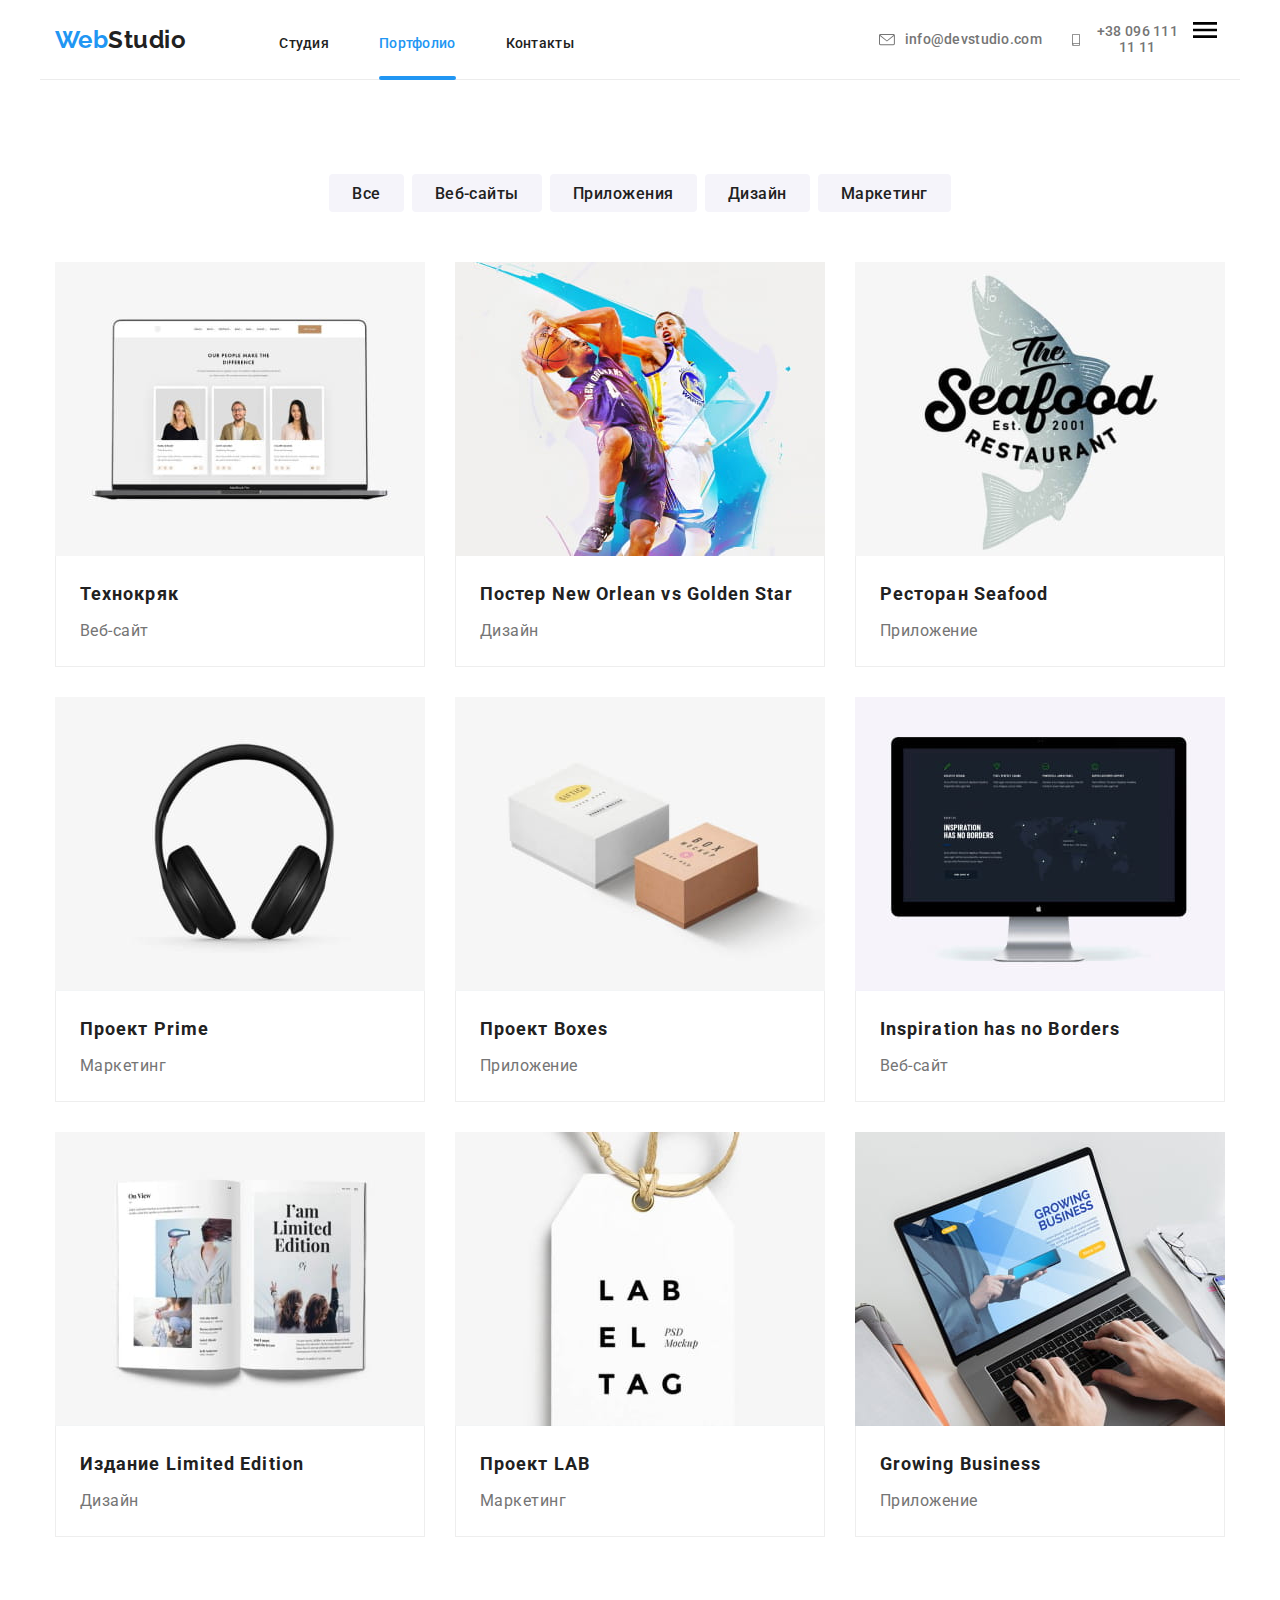
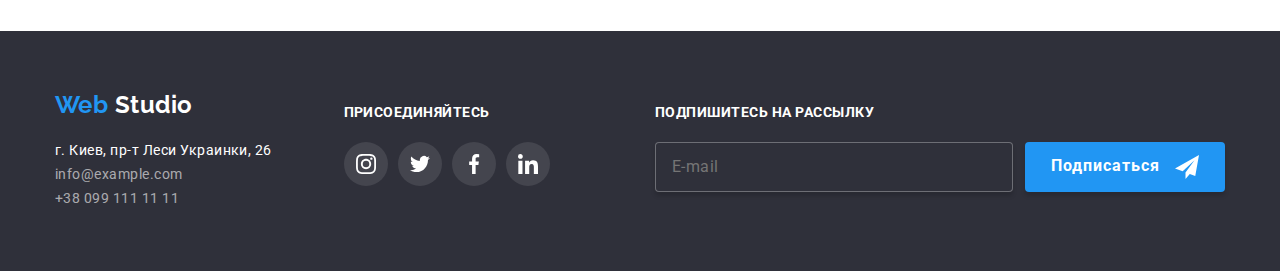
==== commit b0789256: "исправляет меню" ====
--- a/portfolio.html
+++ b/portfolio.html
@@ -16,7 +16,7 @@
 						<span class="logo-accent">Web</span>Studio</span>
 				</a>
 				<div class="head-links">
-					<div class="menu-container is-open" id="menu-container" data-menu>
+					<div class="menu-container" id="menu-container" data-menu>
 						<div class="menu">
 							<nav class="head-navi">
 								<ul class="page list">
@@ -47,7 +47,7 @@
 							</ul>
 						</div>
 					</div>
-					<button type="button" class="menu-button is-open" aria-expanded="false" aria-controls="menu-container" data-menu-button>
+					<button type="button" class="menu-button" aria-expanded="false" aria-controls="menu-container" data-menu-button>
 						<svg width="40px" height="40px" aria-label="Переключатель мобильного меню">
 							<use class="icon-menu" href="./images/sprite.svg#menu"></use>
 							<use class="icon-cross" href="./images/sprite.svg#cross-1"></use>
--- a/css/portfolio.min.css
+++ b/css/portfolio.min.css
@@ -1,2 +1,2 @@
-@import url("https://fonts.googleapis.com/css2?family=Raleway:wght@700&family=Roboto:wght@400;500;700;900&display=swap");html{-webkit-box-sizing:border-box;box-sizing:border-box}*,*::before,*::after{-webkit-box-sizing:inherit;box-sizing:inherit}body{color:#212121;background-color:#fff;font-family:Roboto, sans-serif;letter-spacing:0.03em}body.modal-open{overflow:hidden}.list,.networks-list,.filter,.cards-list{padding:0;margin:0;list-style:none}a[href]{text-decoration:none}a[href]:hover,a[href]:focus{color:#2196f3;outline:none}img{display:block;max-width:100%;height:auto}.container,.footer-container{margin-left:auto;margin-right:auto;padding-left:15px;padding-right:15px;width:100%}@media screen and (min-width: 480px){.container,.footer-container{width:480px}}@media screen and (min-width: 754px){.container,.footer-container{width:768px}}@media screen and (min-width: 1200px){.container,.footer-container{width:1200px}}.section,.projects.section{width:100%;padding-top:60px}@media screen and (min-width: 1200px){.section,.projects.section{padding-top:94px}}.section-title{margin-top:0;margin-bottom:30px;color:#212121;font-weight:bold;font-size:28px;line-height:1.17;text-align:center}@media screen and (min-width: 1200px){.section-title{margin-bottom:50px;font-size:36px}}html{line-height:1.15;-webkit-text-size-adjust:100%}body{margin:0}main{display:block}h1{font-size:2em;margin:0.67em 0}hr{-webkit-box-sizing:content-box;box-sizing:content-box;height:0;overflow:visible}pre{font-family:monospace, monospace;font-size:1em}a{background-color:transparent}abbr[title]{border-bottom:none;text-decoration:underline;-webkit-text-decoration:underline dotted;text-decoration:underline dotted}b,strong{font-weight:bolder}code,kbd,samp{font-family:monospace, monospace;font-size:1em}small{font-size:80%}sub,sup{font-size:75%;line-height:0;position:relative;vertical-align:baseline}sub{bottom:-0.25em}sup{top:-0.5em}img{border-style:none}button,input,optgroup,select,textarea{font-family:inherit;font-size:100%;line-height:1.15;margin:0}button,input{overflow:visible}button,select{text-transform:none}button,[type="button"],[type="reset"],[type="submit"]{-webkit-appearance:button}button::-moz-focus-inner,[type="button"]::-moz-focus-inner,[type="reset"]::-moz-focus-inner,[type="submit"]::-moz-focus-inner{border-style:none;padding:0}button:-moz-focusring,[type="button"]:-moz-focusring,[type="reset"]:-moz-focusring,[type="submit"]:-moz-focusring{outline:1px dotted ButtonText}fieldset{padding:0.35em 0.75em 0.625em}legend{-webkit-box-sizing:border-box;box-sizing:border-box;color:inherit;display:table;max-width:100%;padding:0;white-space:normal}progress{vertical-align:baseline}textarea{overflow:auto}[type="checkbox"],[type="radio"]{-webkit-box-sizing:border-box;box-sizing:border-box;padding:0}[type="number"]::-webkit-inner-spin-button,[type="number"]::-webkit-outer-spin-button{height:auto}[type="search"]{-webkit-appearance:textfield;outline-offset:-2px}[type="search"]::-webkit-search-decoration{-webkit-appearance:none}::-webkit-file-upload-button{-webkit-appearance:button;font:inherit}details{display:block}summary{display:list-item}template{display:none}[hidden]{display:none}.visually-hidden{position:absolute;overflow:hidden;clip:rect(0 0 0 0);height:1px;width:1px;margin:-1px;padding:0;border:0}.button,.modal .banner-button{color:#fff;background-color:#2196f3;font-family:Roboto, sans-serif;line-height:1.9;text-align:center;letter-spacing:0.06em;min-width:200px;height:50px;-webkit-box-shadow:0px 4px 4px rgba(0,0,0,0.15);box-shadow:0px 4px 4px rgba(0,0,0,0.15);border-radius:4px;outline:none;cursor:pointer;display:inline-block;-webkit-box-align:center;-ms-flex-align:center;align-items:center;-webkit-box-pack:center;-ms-flex-pack:center;justify-content:center;font-size:16px;font-weight:400;border:1px solid rgba(0,0,0,0)}.button:focus,.modal .banner-button:focus{outline:none}.logo{color:#212121;font-family:Raleway, sans-serif;line-height:1.17;text-decoration:none;font-size:24px;font-weight:700}@media screen and (max-width: 767px){.logo.padding{padding-top:16px;padding-bottom:16px}}@media screen and (min-width: 768px) and (max-width: 1199px){.logo.padding{padding-top:26px;padding-bottom:26px}}@media screen and (min-width: 1200px){.logo.padding{padding-top:24px;padding-bottom:25px;font-size:26px;font-weight:700;line-height:1.19}}.logo-accent{color:#2196f3}.logo-accent-footer{color:#fff}.button-footer-link{text-decoration:none;color:#fff;font-weight:bold;text-align:center;line-height:1.9;letter-spacing:0.06em}.button-twitter{margin-left:10px;vertical-align:middle}.button>a:hover,.modal .banner-button>a:hover{color:#fff}.modal .banner-button{-webkit-transition:250ms cubic-bezier(0.4, 0, 0.2, 1);transition:250ms cubic-bezier(0.4, 0, 0.2, 1);display:-webkit-box;display:-ms-flexbox;display:flex;-webkit-box-align:center;-ms-flex-align:center;align-items:center;-webkit-box-pack:center;-ms-flex-pack:center;justify-content:center;margin-right:auto;margin-left:auto}.modal .banner-button.button:focus,.modal .banner-button:focus,.modal .banner-button.button:hover,.modal .banner-button:hover{background-color:#188ce8}.backdrop{position:fixed;top:0;left:0;-webkit-transition:opacity 250ms cubic-bezier(0.4, 0, 0.2, 1);transition:opacity 250ms cubic-bezier(0.4, 0, 0.2, 1);width:100%;height:100%;display:block;background-color:rgba(0,0,0,0.2);opacity:1;z-index:2;overflow-y:scroll}.backdrop.is-hidden{-webkit-transition:opacity 250ms cubic-bezier(0.4, 0, 0.2, 1);transition:opacity 250ms cubic-bezier(0.4, 0, 0.2, 1);opacity:0;pointer-events:none}.backdrop.is-hidden .modal{-webkit-transform:translate(-50%, -50%) scale(1.2);transform:translate(-50%, -50%) scale(1.2)}.modal{width:100%;margin:auto;-webkit-transform:translate(-50%, -50%) scale(1);transform:translate(-50%, -50%) scale(1);background-color:#fff;-webkit-box-shadow:0px 1px 3px rgba(0,0,0,0.12),0px 1px 1px rgba(0,0,0,0.14),0px 2px 1px rgba(0,0,0,0.2);box-shadow:0px 1px 3px rgba(0,0,0,0.12),0px 1px 1px rgba(0,0,0,0.14),0px 2px 1px rgba(0,0,0,0.2);border-radius:4px}@media screen and (max-width: 479px){.modal{position:absolute;top:60%;left:50%}}@media screen and (min-width: 480px){.modal{position:absolute;top:50%;left:50%;width:450px}}@media screen and (min-width: 1200px){.modal{width:528px}}.modal-close{position:absolute;top:8px;right:8px;border:1px solid rgba(0,0,0,0.1);width:30px;height:30px;border-radius:50%;background:#fff;fill:currentColor;cursor:pointer}.modal-close-button{position:absolute;top:8px;right:8px;-webkit-transition:fill 250ms cubic-bezier(0.4, 0, 0.2, 1);transition:fill 250ms cubic-bezier(0.4, 0, 0.2, 1);fill:currentColor}.modal-close:hover .modal-close-button{fill:#2196f3}.modal-close:focus .modal-close-button{fill:#2196f3}.modal-close:focus{outline:none}.modal-input{border:1px solid rgba(33,33,33,0.2);-webkit-transition:border 250ms cubic-bezier(0.4, 0, 0.2, 1);transition:border 250ms cubic-bezier(0.4, 0, 0.2, 1);display:block;margin:0;width:100%;height:40px;padding-left:42px;border-radius:4px;outline:none}.modal-input:focus ~ .modal-icon,.modal-input.modal-input:focus{fill:#2196f3;border-color:#2196f3;overflow:visible;outline:none}.modal-label{position:absolute;top:-4px;left:0;font-size:12px;font-weight:inherit;-webkit-transform:translateY(-100%);transform:translateY(-100%);line-height:14px;letter-spacing:0.01em;color:#757575}.modal-icon{position:absolute;top:50%;left:14px;-webkit-transition:fill 250ms cubic-bezier(0.4, 0, 0.2, 1);transition:fill 250ms cubic-bezier(0.4, 0, 0.2, 1);-webkit-transform:translateY(-50%);transform:translateY(-50%);display:inline-block;fill:#212121}.form{width:448px;padding:40px}@media screen and (max-width: 479px){.form{max-width:450px;width:100%;height:100%}}@media screen and (min-width: 480px){.form{max-width:450px;max-height:609px;margin:0px;width:100%}}@media screen and (min-width: 1200px){.form{width:100%;max-width:528px;max-height:581px}}.form>b{font-size:20px;font-weight:bold;margin-top:0px;margin-bottom:30px;display:block;line-height:1.5;text-align:center;letter-spacing:0.03em}@media screen and (min-width: 1200px){.form>b{line-height:23px}}.form-field{display:block;position:relative;margin-top:0px;margin-top:28px}.form-field>textarea{height:120px;resize:none;padding:12px 16px}.form-field>textarea::-webkit-input-placeholder{font-size:14px;font-weight:inherit;line-height:1.1;letter-spacing:0.01em;color:rgba(117,117,117,0.5)}.form-field>textarea:-ms-input-placeholder{font-size:14px;font-weight:inherit;line-height:1.1;letter-spacing:0.01em;color:rgba(117,117,117,0.5)}.form-field>textarea::-ms-input-placeholder{font-size:14px;font-weight:inherit;line-height:1.1;letter-spacing:0.01em;color:rgba(117,117,117,0.5)}.form-field>textarea::placeholder{font-size:14px;font-weight:inherit;line-height:1.1;letter-spacing:0.01em;color:rgba(117,117,117,0.5)}.checkbox{position:absolute;overflow:hidden;clip:rect(0 0 0 0);height:1px;width:1px;margin:-1px;padding:0;border:0}.checkbox-field{display:-webkit-box;display:-ms-flexbox;display:flex;-webkit-box-align:center;-ms-flex-align:center;align-items:center;-webkit-box-pack:center;-ms-flex-pack:center;justify-content:center;margin-top:0;margin-top:20px}.checkbox-icon{-webkit-transition:250ms cubic-bezier(0.4, 0, 0.2, 1);transition:250ms cubic-bezier(0.4, 0, 0.2, 1);-webkit-transition:border 250ms cubic-bezier(0.4, 0, 0.2, 1);transition:border 250ms cubic-bezier(0.4, 0, 0.2, 1);display:inline-block;width:16px;height:15px;margin-left:12px;margin-right:8px;border:2px solid #212121;border-radius:2px;background-size:contain;background-origin:border-box;fill:transparent}.checkbox:checked+.checkbox-icon{-webkit-transition:250ms cubic-bezier(0.4, 0, 0.2, 1);transition:250ms cubic-bezier(0.4, 0, 0.2, 1);border:none;background-color:#2196f3;fill:#fff}.checkbox-label{font-size:14px;font-weight:400;line-height:1.7;letter-spacing:0.03em;color:#757575}.checkbox-label.underlined{color:#2196f3;text-decoration:underline}.footer-email{margin-top:12px;margin-right:0px;margin-left:0px;width:100%}@media screen and (max-width: 1199px){.footer-email{margin-top:60px}}@media screen and (min-width: 1200px){.footer-email{width:570px}}.footer-input{display:block;-webkit-box-align:center;-ms-flex-align:center;align-items:center;-webkit-box-pack:center;-ms-flex-pack:center;justify-content:center;font-size:16px;font-weight:400;border:1px solid rgba(255,255,255,0.3);height:50px;width:100%;padding-top:15px;padding-left:16px;padding-bottom:15px;margin:0;outline:none;-webkit-box-shadow:0px 4px 4px rgba(0,0,0,0.15);box-shadow:0px 4px 4px rgba(0,0,0,0.15);border-radius:4px;line-height:1.3;letter-spacing:0.03em;color:rgba(255,255,255,0.6);background:#2f303a}@media screen and (min-width: 1200px){.footer-input{width:358px;display:-webkit-box;display:-ms-flexbox;display:flex;-webkit-box-align:center;-ms-flex-align:center;align-items:center;-webkit-box-pack:center;-ms-flex-pack:center;justify-content:center}}@media screen and (min-width: 480px) and (max-width: 1199px){.footer-input{width:450px;display:-webkit-box;display:-ms-flexbox;display:flex;-webkit-box-align:center;-ms-flex-align:center;align-items:center;-webkit-box-pack:center;-ms-flex-pack:center;justify-content:center;margin:auto}}.email-item{width:100%}@media screen and (min-width: 1200px){.email-item{-webkit-box-pack:justify;-ms-flex-pack:justify;justify-content:space-between;display:-webkit-box;display:-ms-flexbox;display:flex}}.email-item .button,.email-item .modal .banner-button,.modal .email-item .banner-button{display:-webkit-box;display:-ms-flexbox;display:flex;-webkit-box-align:center;-ms-flex-align:center;align-items:center;-webkit-box-pack:center;-ms-flex-pack:center;justify-content:center;-webkit-transition:250ms cubic-bezier(0.4, 0, 0.2, 1);transition:250ms cubic-bezier(0.4, 0, 0.2, 1);width:200px;height:50px;fill:#fff}@media screen and (max-width: 1199px){.email-item .button,.email-item .modal .banner-button,.modal .email-item .banner-button{margin-top:20px;margin-right:auto;margin-left:auto}}@media screen and (min-width: 1200px){.email-item .button,.email-item .modal .banner-button,.modal .email-item .banner-button{margin-left:12px}}.email-list{margin-top:20px}@media screen and (max-width: 753px){.email-list{display:-webkit-box;display:-ms-flexbox;display:flex;-webkit-box-align:center;-ms-flex-align:center;align-items:center;-webkit-box-pack:center;-ms-flex-pack:center;justify-content:center;-webkit-box-orient:vertical;-webkit-box-direction:normal;-ms-flex-direction:column;flex-direction:column}}header{border-bottom:1px solid #ececec}.page-header{width:100%;max-height:60px;background-color:#fff;z-index:1}.page-header .container,.page-header .footer-container{width:100%;margin:0}@media screen and (min-width: 768px){.page-header{min-height:80px;margin-left:auto;margin-right:auto}}@media screen and (min-width: 1200px){.page-header{width:1200px}}@media screen and (max-width: 768px){.head-navi{margin-bottom:60px}}@media screen and (min-width: 768px) and (max-width: 1199px){.head-navi{display:-webkit-box;display:-ms-flexbox;display:flex;margin-top:32px;margin-bottom:31px}}.head-links{border-bottom:1px solid #ececec}@media screen and (min-width: 768px){.head-links{display:-webkit-box;display:-ms-flexbox;display:flex;height:80px}}@media screen and (min-width: 768px) and (max-width: 1199px){.head-links{margin-left:88px}}.head-container{display:-webkit-inline-box;display:-ms-inline-flexbox;display:inline-flex}@media screen and (max-width: 767px){.head-container{-webkit-box-pack:justify;-ms-flex-pack:justify;justify-content:space-between;width:60px}}@media screen and (min-width: 768px){.head-container{width:80px;margin-left:auto;margin-right:auto}}@media screen and (min-width: 768px) and (max-width: 1200px){.head-container{-webkit-box-pack:center;-ms-flex-pack:center;justify-content:center}}.head-contacts{color:#212121}@media screen and (max-width: 767px){.head-contacts{-webkit-box-orient:vertical;-webkit-box-direction:normal;-ms-flex-direction:column;flex-direction:column;-webkit-box-pack:center;-ms-flex-pack:center;justify-content:center}}@media screen and (min-width: 768px) and (max-width: 1199px){.head-contacts{margin-top:21px;margin-left:84px}}@media screen and (min-width: 1200px){.head-contacts{display:-webkit-box;display:-ms-flexbox;display:flex;-webkit-box-align:center;-ms-flex-align:center;align-items:center;-webkit-box-pack:center;-ms-flex-pack:center;justify-content:center;text-align:center;margin-left:305px}}.head-contacts .link{font-size:14px;font-weight:500;-webkit-transition:250ms cubic-bezier(0.4, 0, 0.2, 1);transition:250ms cubic-bezier(0.4, 0, 0.2, 1);color:#757575;fill:currentColor;text-decoration:none;line-height:1.14;letter-spacing:0.02em}@media screen and (max-width: 767px){.head-contacts .link{font-size:18px;font-weight:500;line-height:1.16}}.head-contacts .link:focus{color:#2196f3}.head-contacts .link:hover{color:#2196f3}@media screen and (min-width: 1200px){.head-contacts .link{display:-webkit-box;display:-ms-flexbox;display:flex;-webkit-box-align:center;-ms-flex-align:center;align-items:center;-webkit-box-pack:center;-ms-flex-pack:center;justify-content:center}}.page{text-align:center}@media screen and (min-width: 768px){.page{display:-webkit-box;display:-ms-flexbox;display:flex}}@media screen and (min-width: 1200px){.page{margin-left:93px}}.page-item:hover{color:#2196f3}.page-item:focus{color:#2196f3}.page-item:last-child{margin:0}@media screen and (min-width: 768px){.page-item{margin-right:50px}}@media screen and (min-width: 1200px){.page-item{margin-right:50px}}.page .link{padding-top:32px;padding-bottom:32px;font-family:Roboto, sans-serif;color:#212121;line-height:1.2;letter-spacing:0.02em;font-size:14px;font-weight:500;-webkit-transition:250ms cubic-bezier(0.4, 0, 0.2, 1);transition:250ms cubic-bezier(0.4, 0, 0.2, 1)}@media screen and (max-width: 767px){.page .link{font-size:18px;font-weight:500;line-height:1.16}}@media screen and (min-width: 768px) and (max-width: 1199px){.page .link{font-size:12px;font-weight:500;line-height:1.16}}@media screen and (max-width: 768px){.page-item:not(:last-child){margin-bottom:40px}}.link.current{color:#2196f3;position:relative}.link.current::after{content:" ";display:block;width:100%;height:4px;border-radius:2px;background-color:#2196f3}@media screen and (max-width: 767px){.link.current::after{position:absolute;bottom:24px;left:0}}@media screen and (min-width: 768px) and (max-width: 1199px){.link.current::after{position:absolute;bottom:3px;left:0}}@media screen and (min-width: 1200px){.link.current::after{position:absolute;bottom:3px;left:0}}@media screen and (min-width: 1200px){.page.list,.page.networks-list,.page.filter,.page.cards-list{margin-top:32px;margin-bottom:32px}}.contacts-item .link{-webkit-transition:250ms cubic-bezier(0.4, 0, 0.2, 1);transition:250ms cubic-bezier(0.4, 0, 0.2, 1)}.contacts-item .link:focus{fill:#2196f3;color:#2196f3;background-color:#fff}.contacts-item .link:hover{fill:#2196f3;color:#2196f3;background-color:#fff}@media screen and (min-width: 768px) and (max-width: 1199px){.contacts-item.mail{margin-bottom:10px}}@media screen and (max-width: 767px){.contacts-item:not(:last-child){margin-bottom:16px}}@media screen and (min-width: 1200px){.contacts-item:not(:last-child){display:-webkit-inline-box;display:-ms-inline-flexbox;display:inline-flex;margin-right:30px}}.icon-envelope{background-size:15px 10px;margin-right:10px;vertical-align:middle}.icon-phone{margin-right:10px;vertical-align:middle}.menu-button{outline:none;display:-webkit-inline-box;display:-ms-inline-flexbox;display:inline-flex;margin-top:10px;padding:0;border:none;height:40px;width:40px;fill:black;background-color:transparent;-webkit-transition:250ms fill cubic-bezier(0.4, 0, 0.2, 1);transition:250ms fill cubic-bezier(0.4, 0, 0.2, 1)}.menu-button .icon-menu{display:block}.menu-button .icon-cross{display:none}.menu-button.is-open .icon-menu{display:none}.menu-button.is-open .icon-cross{display:block}.menu-button:hover,.menu-button:focus{fill:#2196f3}@media screen and (min-width: 768px){.menu-button{display:none}}.menu-container{width:100%;padding:60px, 15px;font-size:18px;font-weight:500;background-color:#fff}@media screen and (max-width: 767px){.menu-container{position:absolute;top:100%;left:0;display:none;-webkit-box-shadow:0px 4px 8px rgba(0,0,0,0.04),0px 2px 4px rgba(0,0,0,0.08),0px 1px 3px rgba(0,0,0,0.16);box-shadow:0px 4px 8px rgba(0,0,0,0.04),0px 2px 4px rgba(0,0,0,0.08),0px 1px 3px rgba(0,0,0,0.16)}.menu-container.is-open{display:block;-webkit-transform:translateY(0);transform:translateY(0)}}@media screen and (max-width: 767px){.menu{padding:60px;text-align:center}}@media screen and (min-width: 768px) and (max-width: 1199px){.menu{-webkit-box-pack:justify;-ms-flex-pack:justify;justify-content:space-between}}@media screen and (min-width: 768px){.menu{display:-webkit-box;display:-ms-flexbox;display:flex;-webkit-box-flex:1;-ms-flex-positive:1;flex-grow:1;max-height:80px}}.page-header{position:relative}.footer{padding-top:60px;padding-bottom:60px;background-color:#2f303a;width:100%}@media screen and (max-width: 1199px){.footer{text-align:center}}.footer-container{display:block}@media screen and (min-width: 1200px){.footer-container{display:-webkit-box;display:-ms-flexbox;display:flex;-webkit-box-pack:justify;-ms-flex-pack:justify;justify-content:space-between}}@media screen and (min-width: 768px) and (max-width: 1199px){.footer-container{display:-webkit-box;display:-ms-flexbox;display:flex;-ms-flex-wrap:wrap;flex-wrap:wrap;-webkit-box-pack:justify;-ms-flex-pack:justify;justify-content:space-between}}@media screen and (min-width: 1200px){.footer-navi{margin-right:70px;width:270px}}@media screen and (min-width: 1200px) and (min-width: 768px) and (max-width: 1199px){.footer-navi{margin-left:76px;max-width:232px}}.footer-title{font-size:14px;font-weight:bold;color:#fff;line-height:1.14;text-transform:uppercase}.footer-icon{fill:white-text-color}.address{font-size:14px;font-weight:400;margin-top:20px;margin-bottom:9px;color:#fff;line-height:1.71;font-style:normal;text-decoration:none}.address-text{font-size:14px;font-weight:400;color:rgba(255,255,255,0.6);line-height:1.71;text-decoration:none;font-style:normal}.address-list{margin-top:20px}.address-list>span:not(:last-child){margin-bottom:9px}@media screen and (min-width: 1200px){.address-list{margin-top:20px}}@media screen and (max-width: 767px){.address-list{font-size:14px;font-weight:normal}}.networks{margin-top:60px}@media screen and (min-width: 1200px){.networks{margin-right:93px}}@media screen and (min-width: 1200px){.networks{width:270px;margin-top:12px}}.networks-list{display:-webkit-box;display:-ms-flexbox;display:flex}@media screen and (max-width: 753px){.networks-list{-webkit-box-pack:center;-ms-flex-pack:center;justify-content:center}}.networks-item:not(:last-child){margin-right:10px}@media screen and (min-width: 768px) and (max-width: 1199px){.networks{margin-right:89px;margin-top:0;max-width:206px}}.networks-item .link{display:-webkit-inline-box;display:-ms-inline-flexbox;display:inline-flex;-webkit-box-align:center;-ms-flex-align:center;align-items:center;-webkit-box-pack:center;-ms-flex-pack:center;justify-content:center;-webkit-transition:250ms cubic-bezier(0.4, 0, 0.2, 1);transition:250ms cubic-bezier(0.4, 0, 0.2, 1);margin-top:20px;width:44px;height:44px;background-color:rgba(255,255,255,0.1);background-position:center;border-radius:50%;fill:#fff;cursor:pointer}.networks-item .link:focus{background-color:#2196f3}.networks-item .link:hover{background-color:#2196f3}.portfolio-container{width:100%;padding-top:60px;padding-bottom:60px;margin-left:auto;margin-right:auto}@media screen and (min-width: 1200px){.portfolio-container{padding-top:94px;padding-bottom:94px}}.projects.section{padding-top:40px}@media screen and (min-width: 768px) and (max-width: 1199px){.projects.section{padding-top:30px}}@media screen and (min-width: 1200px){.projects.section{padding-top:50px}}.filter{display:-webkit-box;display:-ms-flexbox;display:flex}@media screen and (max-width: 767px){.filter{-ms-flex-wrap:wrap;flex-wrap:wrap}}@media screen and (min-width: 768px) and (max-width: 1199px){.filter{display:-webkit-box;display:-ms-flexbox;display:flex;-webkit-box-align:center;-ms-flex-align:center;align-items:center;-webkit-box-pack:center;-ms-flex-pack:center;justify-content:center;-ms-flex-wrap:wrap;flex-wrap:wrap}}@media screen and (min-width: 1200px){.filter{display:-webkit-box;display:-ms-flexbox;display:flex;-webkit-box-align:center;-ms-flex-align:center;align-items:center;-webkit-box-pack:center;-ms-flex-pack:center;justify-content:center}}.filter-item{margin-right:8px}.filter-item:last-child{margin:0}@media screen and (max-width: 767px){.filter-item{margin-bottom:15px}}.filter .button,.filter .modal .banner-button,.modal .filter .banner-button{font-size:16px;font-weight:500;-webkit-transition:250ms cubic-bezier(0.4, 0, 0.2, 1);transition:250ms cubic-bezier(0.4, 0, 0.2, 1);color:#212121;background-color:#f5f4fa;min-width:73px;height:38px;font-family:inherit;letter-spacing:0.03em;line-height:1.6;-webkit-box-shadow:none;box-shadow:none;border-radius:4px;padding:6px 22px;text-align:center}.filter .button:focus,.filter .modal .banner-button:focus,.modal .filter .banner-button:focus,.filter .button:hover,.filter .modal .banner-button:hover,.modal .filter .banner-button:hover{color:#f5f4fa;background-color:#2196f3;-webkit-box-shadow:0px 2px 2px rgba(0,0,0,0.12),0px 1px 2px rgba(0,0,0,0.08),0px 3px 1px rgba(0,0,0,0.1);box-shadow:0px 2px 2px rgba(0,0,0,0.12),0px 1px 2px rgba(0,0,0,0.08),0px 3px 1px rgba(0,0,0,0.1)}.cards{max-width:100%;margin:15px;-webkit-transition:250ms -webkit-box-shadow cubic-bezier(0.4, 0, 0.2, 1);transition:250ms -webkit-box-shadow cubic-bezier(0.4, 0, 0.2, 1);transition:250ms box-shadow cubic-bezier(0.4, 0, 0.2, 1);transition:250ms box-shadow cubic-bezier(0.4, 0, 0.2, 1), 250ms -webkit-box-shadow cubic-bezier(0.4, 0, 0.2, 1)}@media screen and (max-width: 767px){.cards{max-width:450px}}@media screen and (min-width: 768px) and (max-width: 1199px){.cards{width:calc(50% - 30px)}}@media screen and (min-width: 1200px){.cards{width:calc((100% - 90px) / 3)}}.cards:focus,.cards:hover{-webkit-box-shadow:0px 1px 1px rgba(0,0,0,0.12),0px 4px 4px rgba(0,0,0,0.06),1px 4px 6px rgba(0,0,0,0.16);box-shadow:0px 1px 1px rgba(0,0,0,0.12),0px 4px 4px rgba(0,0,0,0.06),1px 4px 6px rgba(0,0,0,0.16)}.cards-list{margin:-15px}@media screen and (min-width: 768px){.cards-list{display:-webkit-box;display:-ms-flexbox;display:flex;-ms-flex-wrap:wrap;flex-wrap:wrap}}.cards-list .link{text-decoration:none}.cards-thumb{display:-webkit-box;display:-ms-flexbox;display:flex;-webkit-box-align:center;-ms-flex-align:center;align-items:center;-webkit-box-pack:center;-ms-flex-pack:center;justify-content:center;position:relative;overflow:hidden;background-color:transparent}.cards-thumb-text{position:absolute;top:50%;left:50%;font-size:18px;font-weight:400;opacity:0;-webkit-transform:translate(-50%, -50%);transform:translate(-50%, -50%);width:322px;margin:auto;font-family:inherit;line-height:1.6;letter-spacing:0.03em;color:#fff}@media screen and (max-width: 767px){.cards-thumb-text{width:402px}}@media screen and (min-width: 768px) and (max-width: 1199px){.cards-thumb-text{width:306px}}.cards-overlay{position:absolute;top:0;left:0;-webkit-transition:250ms cubic-bezier(0.4, 0, 0.2, 1);transition:250ms cubic-bezier(0.4, 0, 0.2, 1);width:100%;height:100%;background-color:rgba(33,150,243,0.9);-webkit-transform:translateY(100%);transform:translateY(100%)}.cards:hover .cards-overlay{-webkit-transform:translate(0);transform:translate(0);opacity:1}.cards:hover .cards-thumb-text,.cards:focus .cards-thumb-text{opacity:1}.cards .header{font-size:18px;font-weight:700;margin-top:0px;margin-bottom:4px;color:#212121;line-height:2;letter-spacing:0.06em}.cards-text{border:1px solid #eee;border-top:none;padding:20px 24px}.cards .text{font-size:16px;font-weight:400;margin:0px;color:#757575;line-height:1.88}
+@import url("https://fonts.googleapis.com/css2?family=Raleway:wght@700&family=Roboto:wght@400;500;700;900&display=swap");html{-webkit-box-sizing:border-box;box-sizing:border-box}*,*::before,*::after{-webkit-box-sizing:inherit;box-sizing:inherit}body{color:#212121;background-color:#fff;font-family:Roboto, sans-serif;letter-spacing:0.03em}body.modal-open{overflow:hidden}.list,.networks-list,.filter,.cards-list{padding:0;margin:0;list-style:none}a[href]{text-decoration:none}a[href]:hover,a[href]:focus{color:#2196f3;outline:none}img{display:block;max-width:100%;height:auto}.container,.footer-container{margin-left:auto;margin-right:auto;padding-left:15px;padding-right:15px;width:100%}@media screen and (min-width: 480px){.container,.footer-container{width:480px}}@media screen and (min-width: 754px){.container,.footer-container{width:768px}}@media screen and (min-width: 1200px){.container,.footer-container{width:1200px}}.section,.projects.section{width:100%;padding-top:60px}@media screen and (min-width: 1200px){.section,.projects.section{padding-top:94px}}.section-title{margin-top:0;margin-bottom:30px;color:#212121;font-weight:bold;font-size:28px;line-height:1.17;text-align:center}@media screen and (min-width: 1200px){.section-title{margin-bottom:50px;font-size:36px}}html{line-height:1.15;-webkit-text-size-adjust:100%}body{margin:0}main{display:block}h1{font-size:2em;margin:0.67em 0}hr{-webkit-box-sizing:content-box;box-sizing:content-box;height:0;overflow:visible}pre{font-family:monospace, monospace;font-size:1em}a{background-color:transparent}abbr[title]{border-bottom:none;text-decoration:underline;-webkit-text-decoration:underline dotted;text-decoration:underline dotted}b,strong{font-weight:bolder}code,kbd,samp{font-family:monospace, monospace;font-size:1em}small{font-size:80%}sub,sup{font-size:75%;line-height:0;position:relative;vertical-align:baseline}sub{bottom:-0.25em}sup{top:-0.5em}img{border-style:none}button,input,optgroup,select,textarea{font-family:inherit;font-size:100%;line-height:1.15;margin:0}button,input{overflow:visible}button,select{text-transform:none}button,[type="button"],[type="reset"],[type="submit"]{-webkit-appearance:button}button::-moz-focus-inner,[type="button"]::-moz-focus-inner,[type="reset"]::-moz-focus-inner,[type="submit"]::-moz-focus-inner{border-style:none;padding:0}button:-moz-focusring,[type="button"]:-moz-focusring,[type="reset"]:-moz-focusring,[type="submit"]:-moz-focusring{outline:1px dotted ButtonText}fieldset{padding:0.35em 0.75em 0.625em}legend{-webkit-box-sizing:border-box;box-sizing:border-box;color:inherit;display:table;max-width:100%;padding:0;white-space:normal}progress{vertical-align:baseline}textarea{overflow:auto}[type="checkbox"],[type="radio"]{-webkit-box-sizing:border-box;box-sizing:border-box;padding:0}[type="number"]::-webkit-inner-spin-button,[type="number"]::-webkit-outer-spin-button{height:auto}[type="search"]{-webkit-appearance:textfield;outline-offset:-2px}[type="search"]::-webkit-search-decoration{-webkit-appearance:none}::-webkit-file-upload-button{-webkit-appearance:button;font:inherit}details{display:block}summary{display:list-item}template{display:none}[hidden]{display:none}.visually-hidden{position:absolute;overflow:hidden;clip:rect(0 0 0 0);height:1px;width:1px;margin:-1px;padding:0;border:0}.button,.modal .banner-button{color:#fff;background-color:#2196f3;font-family:Roboto, sans-serif;line-height:1.9;text-align:center;letter-spacing:0.06em;min-width:200px;height:50px;-webkit-box-shadow:0px 4px 4px rgba(0,0,0,0.15);box-shadow:0px 4px 4px rgba(0,0,0,0.15);border-radius:4px;outline:none;cursor:pointer;display:inline-block;-webkit-box-align:center;-ms-flex-align:center;align-items:center;-webkit-box-pack:center;-ms-flex-pack:center;justify-content:center;font-size:16px;font-weight:400;border:1px solid rgba(0,0,0,0)}.button:focus,.modal .banner-button:focus{outline:none}.logo{color:#212121;font-family:Raleway, sans-serif;line-height:1.17;text-decoration:none;font-size:24px;font-weight:700}@media screen and (max-width: 767px){.logo.padding{padding-top:16px;padding-bottom:16px}}@media screen and (min-width: 768px) and (max-width: 1199px){.logo.padding{padding-top:26px;padding-bottom:26px}}@media screen and (min-width: 1200px){.logo.padding{padding-top:24px;padding-bottom:25px;font-size:26px;font-weight:700;line-height:1.19}}.logo-accent{color:#2196f3}.logo-accent-footer{color:#fff}.button-footer-link{text-decoration:none;color:#fff;font-weight:bold;text-align:center;line-height:1.9;letter-spacing:0.06em}.button-twitter{margin-left:10px;vertical-align:middle}.button>a:hover,.modal .banner-button>a:hover{color:#fff}.modal .banner-button{-webkit-transition:250ms cubic-bezier(0.4, 0, 0.2, 1);transition:250ms cubic-bezier(0.4, 0, 0.2, 1);display:-webkit-box;display:-ms-flexbox;display:flex;-webkit-box-align:center;-ms-flex-align:center;align-items:center;-webkit-box-pack:center;-ms-flex-pack:center;justify-content:center;margin-right:auto;margin-left:auto}.modal .banner-button.button:focus,.modal .banner-button:focus,.modal .banner-button.button:hover,.modal .banner-button:hover{background-color:#188ce8}.backdrop{position:fixed;top:0;left:0;-webkit-transition:opacity 250ms cubic-bezier(0.4, 0, 0.2, 1);transition:opacity 250ms cubic-bezier(0.4, 0, 0.2, 1);width:100%;height:100%;display:block;background-color:rgba(0,0,0,0.2);opacity:1;z-index:2;overflow-y:scroll}.backdrop.is-hidden{-webkit-transition:opacity 250ms cubic-bezier(0.4, 0, 0.2, 1);transition:opacity 250ms cubic-bezier(0.4, 0, 0.2, 1);opacity:0;pointer-events:none}.backdrop.is-hidden .modal{-webkit-transform:translate(-50%, -50%) scale(1.2);transform:translate(-50%, -50%) scale(1.2)}.modal{width:100%;margin:auto;-webkit-transform:translate(-50%, -50%) scale(1);transform:translate(-50%, -50%) scale(1);background-color:#fff;-webkit-box-shadow:0px 1px 3px rgba(0,0,0,0.12),0px 1px 1px rgba(0,0,0,0.14),0px 2px 1px rgba(0,0,0,0.2);box-shadow:0px 1px 3px rgba(0,0,0,0.12),0px 1px 1px rgba(0,0,0,0.14),0px 2px 1px rgba(0,0,0,0.2);border-radius:4px}@media screen and (max-width: 479px){.modal{position:absolute;top:60%;left:50%}}@media screen and (min-width: 480px){.modal{position:absolute;top:50%;left:50%;width:450px}}@media screen and (min-width: 1200px){.modal{width:528px}}.modal-close{position:absolute;top:8px;right:8px;border:1px solid rgba(0,0,0,0.1);width:30px;height:30px;border-radius:50%;background:#fff;fill:currentColor;cursor:pointer}.modal-close-button{position:absolute;top:8px;right:8px;-webkit-transition:fill 250ms cubic-bezier(0.4, 0, 0.2, 1);transition:fill 250ms cubic-bezier(0.4, 0, 0.2, 1);fill:currentColor}.modal-close:hover .modal-close-button{fill:#2196f3}.modal-close:focus .modal-close-button{fill:#2196f3}.modal-close:focus{outline:none}.modal-input{border:1px solid rgba(33,33,33,0.2);-webkit-transition:border 250ms cubic-bezier(0.4, 0, 0.2, 1);transition:border 250ms cubic-bezier(0.4, 0, 0.2, 1);display:block;margin:0;width:100%;height:40px;padding-left:42px;border-radius:4px;outline:none}.modal-input:focus ~ .modal-icon,.modal-input.modal-input:focus{fill:#2196f3;border-color:#2196f3;overflow:visible;outline:none}.modal-label{position:absolute;top:-4px;left:0;font-size:12px;font-weight:inherit;-webkit-transform:translateY(-100%);transform:translateY(-100%);line-height:14px;letter-spacing:0.01em;color:#757575}.modal-icon{position:absolute;top:50%;left:14px;-webkit-transition:fill 250ms cubic-bezier(0.4, 0, 0.2, 1);transition:fill 250ms cubic-bezier(0.4, 0, 0.2, 1);-webkit-transform:translateY(-50%);transform:translateY(-50%);display:inline-block;fill:#212121}.form{width:448px;padding:40px}@media screen and (max-width: 479px){.form{max-width:450px;width:100%;height:100%}}@media screen and (min-width: 480px){.form{max-width:450px;max-height:609px;margin:0px;width:100%}}@media screen and (min-width: 1200px){.form{width:100%;max-width:528px;max-height:581px}}.form>b{font-size:20px;font-weight:bold;margin-top:0px;margin-bottom:30px;display:block;line-height:1.5;text-align:center;letter-spacing:0.03em}@media screen and (min-width: 1200px){.form>b{line-height:23px}}.form-field{display:block;position:relative;margin-top:0px;margin-top:28px}.form-field>textarea{height:120px;resize:none;padding:12px 16px}.form-field>textarea::-webkit-input-placeholder{font-size:14px;font-weight:inherit;line-height:1.1;letter-spacing:0.01em;color:rgba(117,117,117,0.5)}.form-field>textarea:-ms-input-placeholder{font-size:14px;font-weight:inherit;line-height:1.1;letter-spacing:0.01em;color:rgba(117,117,117,0.5)}.form-field>textarea::-ms-input-placeholder{font-size:14px;font-weight:inherit;line-height:1.1;letter-spacing:0.01em;color:rgba(117,117,117,0.5)}.form-field>textarea::placeholder{font-size:14px;font-weight:inherit;line-height:1.1;letter-spacing:0.01em;color:rgba(117,117,117,0.5)}.checkbox{position:absolute;overflow:hidden;clip:rect(0 0 0 0);height:1px;width:1px;margin:-1px;padding:0;border:0}.checkbox-field{display:-webkit-box;display:-ms-flexbox;display:flex;-webkit-box-align:center;-ms-flex-align:center;align-items:center;-webkit-box-pack:center;-ms-flex-pack:center;justify-content:center;margin-top:0;margin-top:20px}.checkbox-icon{-webkit-transition:250ms cubic-bezier(0.4, 0, 0.2, 1);transition:250ms cubic-bezier(0.4, 0, 0.2, 1);-webkit-transition:border 250ms cubic-bezier(0.4, 0, 0.2, 1);transition:border 250ms cubic-bezier(0.4, 0, 0.2, 1);display:inline-block;width:16px;height:15px;margin-left:12px;margin-right:8px;border:2px solid #212121;border-radius:2px;background-size:contain;background-origin:border-box;fill:transparent}.checkbox:checked+.checkbox-icon{-webkit-transition:250ms cubic-bezier(0.4, 0, 0.2, 1);transition:250ms cubic-bezier(0.4, 0, 0.2, 1);border:none;background-color:#2196f3;fill:#fff}.checkbox-label{font-size:14px;font-weight:400;line-height:1.7;letter-spacing:0.03em;color:#757575}.checkbox-label.underlined{color:#2196f3;text-decoration:underline}.footer-email{margin-top:12px;margin-right:0px;margin-left:0px;width:100%}@media screen and (max-width: 1199px){.footer-email{margin-top:60px}}@media screen and (min-width: 1200px){.footer-email{width:570px}}.footer-input{display:block;-webkit-box-align:center;-ms-flex-align:center;align-items:center;-webkit-box-pack:center;-ms-flex-pack:center;justify-content:center;font-size:16px;font-weight:400;border:1px solid rgba(255,255,255,0.3);height:50px;width:100%;padding-top:15px;padding-left:16px;padding-bottom:15px;margin:0;outline:none;-webkit-box-shadow:0px 4px 4px rgba(0,0,0,0.15);box-shadow:0px 4px 4px rgba(0,0,0,0.15);border-radius:4px;line-height:1.3;letter-spacing:0.03em;color:rgba(255,255,255,0.6);background:#2f303a}@media screen and (min-width: 1200px){.footer-input{width:358px;display:-webkit-box;display:-ms-flexbox;display:flex;-webkit-box-align:center;-ms-flex-align:center;align-items:center;-webkit-box-pack:center;-ms-flex-pack:center;justify-content:center}}@media screen and (min-width: 480px) and (max-width: 1199px){.footer-input{width:450px;display:-webkit-box;display:-ms-flexbox;display:flex;-webkit-box-align:center;-ms-flex-align:center;align-items:center;-webkit-box-pack:center;-ms-flex-pack:center;justify-content:center;margin:auto}}.email-item{width:100%}@media screen and (min-width: 1200px){.email-item{-webkit-box-pack:justify;-ms-flex-pack:justify;justify-content:space-between;display:-webkit-box;display:-ms-flexbox;display:flex}}.email-item .button,.email-item .modal .banner-button,.modal .email-item .banner-button{display:-webkit-box;display:-ms-flexbox;display:flex;-webkit-box-align:center;-ms-flex-align:center;align-items:center;-webkit-box-pack:center;-ms-flex-pack:center;justify-content:center;-webkit-transition:250ms cubic-bezier(0.4, 0, 0.2, 1);transition:250ms cubic-bezier(0.4, 0, 0.2, 1);width:200px;height:50px;fill:#fff}@media screen and (max-width: 1199px){.email-item .button,.email-item .modal .banner-button,.modal .email-item .banner-button{margin-top:20px;margin-right:auto;margin-left:auto}}@media screen and (min-width: 1200px){.email-item .button,.email-item .modal .banner-button,.modal .email-item .banner-button{margin-left:12px}}.email-list{margin-top:20px}@media screen and (max-width: 753px){.email-list{display:-webkit-box;display:-ms-flexbox;display:flex;-webkit-box-align:center;-ms-flex-align:center;align-items:center;-webkit-box-pack:center;-ms-flex-pack:center;justify-content:center;-webkit-box-orient:vertical;-webkit-box-direction:normal;-ms-flex-direction:column;flex-direction:column}}header{border-bottom:1px solid #ececec}.page-header{width:100%;max-height:60px;background-color:#fff;z-index:1}.page-header .container,.page-header .footer-container{width:100%;margin:0}@media screen and (min-width: 768px){.page-header{min-height:80px;margin-left:auto;margin-right:auto}}@media screen and (min-width: 1200px){.page-header{width:1200px}}@media screen and (max-width: 768px){.head-navi{margin-bottom:60px}}@media screen and (min-width: 768px) and (max-width: 1199px){.head-navi{display:-webkit-box;display:-ms-flexbox;display:flex;margin-top:32px;margin-bottom:31px}}.head-links{border-bottom:1px solid #ececec}@media screen and (min-width: 768px){.head-links{display:-webkit-box;display:-ms-flexbox;display:flex;height:80px}}@media screen and (min-width: 768px) and (max-width: 1199px){.head-links{margin-left:88px}}.head-container{display:-webkit-inline-box;display:-ms-inline-flexbox;display:inline-flex}@media screen and (max-width: 767px){.head-container{-webkit-box-pack:justify;-ms-flex-pack:justify;justify-content:space-between;width:60px}}@media screen and (min-width: 768px){.head-container{width:80px;margin-left:auto;margin-right:auto}}@media screen and (min-width: 768px) and (max-width: 1200px){.head-container{-webkit-box-pack:center;-ms-flex-pack:center;justify-content:center}}.head-contacts{color:#212121}@media screen and (max-width: 767px){.head-contacts{-webkit-box-orient:vertical;-webkit-box-direction:normal;-ms-flex-direction:column;flex-direction:column;-webkit-box-pack:center;-ms-flex-pack:center;justify-content:center}}@media screen and (min-width: 768px) and (max-width: 1199px){.head-contacts{margin-top:21px;margin-left:84px}}@media screen and (min-width: 1200px){.head-contacts{display:-webkit-box;display:-ms-flexbox;display:flex;-webkit-box-align:center;-ms-flex-align:center;align-items:center;-webkit-box-pack:center;-ms-flex-pack:center;justify-content:center;text-align:center;margin-left:305px}}.head-contacts .link{font-size:14px;font-weight:500;-webkit-transition:250ms cubic-bezier(0.4, 0, 0.2, 1);transition:250ms cubic-bezier(0.4, 0, 0.2, 1);color:#757575;fill:currentColor;text-decoration:none;line-height:1.14;letter-spacing:0.02em}@media screen and (max-width: 767px){.head-contacts .link{font-size:18px;font-weight:500;line-height:1.16}}.head-contacts .link:focus{color:#2196f3}.head-contacts .link:hover{color:#2196f3}@media screen and (min-width: 1200px){.head-contacts .link{display:-webkit-box;display:-ms-flexbox;display:flex;-webkit-box-align:center;-ms-flex-align:center;align-items:center;-webkit-box-pack:center;-ms-flex-pack:center;justify-content:center}}.page{text-align:center}@media screen and (min-width: 768px){.page{display:-webkit-box;display:-ms-flexbox;display:flex}}@media screen and (min-width: 1200px){.page{margin-left:93px}}.page-item:hover{color:#2196f3}.page-item:focus{color:#2196f3}.page-item:last-child{margin:0}@media screen and (min-width: 768px){.page-item{margin-right:50px}}@media screen and (min-width: 1200px){.page-item{margin-right:50px}}.page .link{padding-top:32px;padding-bottom:32px;font-family:Roboto, sans-serif;color:#212121;line-height:1.2;letter-spacing:0.02em;font-size:14px;font-weight:500;-webkit-transition:250ms cubic-bezier(0.4, 0, 0.2, 1);transition:250ms cubic-bezier(0.4, 0, 0.2, 1)}@media screen and (max-width: 767px){.page .link{font-size:18px;font-weight:500;line-height:1.16}}@media screen and (min-width: 768px) and (max-width: 1199px){.page .link{font-size:12px;font-weight:500;line-height:1.16}}@media screen and (max-width: 768px){.page-item:not(:last-child){margin-bottom:40px}}.link.current{color:#2196f3;position:relative}.link.current::after{content:" ";display:block;width:100%;height:4px;border-radius:2px;background-color:#2196f3}@media screen and (max-width: 767px){.link.current::after{position:absolute;bottom:24px;left:0}}@media screen and (min-width: 768px) and (max-width: 1199px){.link.current::after{position:absolute;bottom:3px;left:0}}@media screen and (min-width: 1200px){.link.current::after{position:absolute;bottom:3px;left:0}}@media screen and (min-width: 1200px){.page.list,.page.networks-list,.page.filter,.page.cards-list{margin-top:32px;margin-bottom:32px}}.contacts-item .link{-webkit-transition:250ms cubic-bezier(0.4, 0, 0.2, 1);transition:250ms cubic-bezier(0.4, 0, 0.2, 1)}.contacts-item .link:focus{fill:#2196f3;color:#2196f3;background-color:#fff}.contacts-item .link:hover{fill:#2196f3;color:#2196f3;background-color:#fff}@media screen and (min-width: 768px) and (max-width: 1199px){.contacts-item.mail{margin-bottom:10px}}@media screen and (max-width: 767px){.contacts-item:not(:last-child){margin-bottom:16px}}@media screen and (min-width: 1200px){.contacts-item:not(:last-child){display:-webkit-inline-box;display:-ms-inline-flexbox;display:inline-flex;margin-right:30px}}.icon-envelope{background-size:15px 10px;margin-right:10px;vertical-align:middle}.icon-phone{margin-right:10px;vertical-align:middle}.menu-button{outline:none;display:-webkit-inline-box;display:-ms-inline-flexbox;display:inline-flex;margin-top:10px;padding:0;border:none;height:40px;width:40px;fill:black;background-color:transparent;-webkit-transition:250ms fill cubic-bezier(0.4, 0, 0.2, 1);transition:250ms fill cubic-bezier(0.4, 0, 0.2, 1)}.menu-button .icon-cross{display:none}.menu-button.is-open .icon-cross{display:block}.menu-button .icon-menu{display:block}.menu-button.is-open .icon-menu{display:none}.menu-button:hover,.menu-button:focus{fill:#2196f3}.menu-container{z-index:5;width:100%;padding:60px, 15px;font-size:18px;font-weight:500;background-color:#fff}@media screen and (max-width: 767px){.menu-container{position:absolute;top:100%;left:0;display:none;-webkit-box-shadow:0px 4px 8px rgba(0,0,0,0.04),0px 2px 4px rgba(0,0,0,0.08),0px 1px 3px rgba(0,0,0,0.16);box-shadow:0px 4px 8px rgba(0,0,0,0.04),0px 2px 4px rgba(0,0,0,0.08),0px 1px 3px rgba(0,0,0,0.16)}.menu-container.is-open{display:block;-webkit-transform:translateY(0);transform:translateY(0)}}@media screen and (max-width: 767px){.menu{padding:60px;text-align:center}}@media screen and (min-width: 768px) and (max-width: 1199px){.menu{-webkit-box-pack:justify;-ms-flex-pack:justify;justify-content:space-between}}@media screen and (min-width: 768px){.menu{display:-webkit-box;display:-ms-flexbox;display:flex;-webkit-box-flex:1;-ms-flex-positive:1;flex-grow:1;max-height:80px}}.page-header{position:relative}.footer{padding-top:60px;padding-bottom:60px;background-color:#2f303a;width:100%}@media screen and (max-width: 1199px){.footer{text-align:center}}.footer-container{display:block}@media screen and (min-width: 1200px){.footer-container{display:-webkit-box;display:-ms-flexbox;display:flex;-webkit-box-pack:justify;-ms-flex-pack:justify;justify-content:space-between}}@media screen and (min-width: 768px) and (max-width: 1199px){.footer-container{display:-webkit-box;display:-ms-flexbox;display:flex;-ms-flex-wrap:wrap;flex-wrap:wrap;-webkit-box-pack:justify;-ms-flex-pack:justify;justify-content:space-between}}@media screen and (min-width: 1200px){.footer-navi{margin-right:70px;width:270px}}@media screen and (min-width: 1200px) and (min-width: 768px) and (max-width: 1199px){.footer-navi{margin-left:76px;max-width:232px}}.footer-title{font-size:14px;font-weight:bold;color:#fff;line-height:1.14;text-transform:uppercase}.footer-icon{fill:white-text-color}.address{font-size:14px;font-weight:400;margin-top:20px;margin-bottom:9px;color:#fff;line-height:1.71;font-style:normal;text-decoration:none}.address-text{font-size:14px;font-weight:400;color:rgba(255,255,255,0.6);line-height:1.71;text-decoration:none;font-style:normal}.address-list{margin-top:20px}.address-list>span:not(:last-child){margin-bottom:9px}@media screen and (min-width: 1200px){.address-list{margin-top:20px}}@media screen and (max-width: 767px){.address-list{font-size:14px;font-weight:normal}}.networks{margin-top:60px}@media screen and (min-width: 1200px){.networks{margin-right:93px}}@media screen and (min-width: 1200px){.networks{width:270px;margin-top:12px}}.networks-list{display:-webkit-box;display:-ms-flexbox;display:flex}@media screen and (max-width: 753px){.networks-list{-webkit-box-pack:center;-ms-flex-pack:center;justify-content:center}}.networks-item:not(:last-child){margin-right:10px}@media screen and (min-width: 768px) and (max-width: 1199px){.networks{margin-right:89px;margin-top:0;max-width:206px}}.networks-item .link{display:-webkit-inline-box;display:-ms-inline-flexbox;display:inline-flex;-webkit-box-align:center;-ms-flex-align:center;align-items:center;-webkit-box-pack:center;-ms-flex-pack:center;justify-content:center;-webkit-transition:250ms cubic-bezier(0.4, 0, 0.2, 1);transition:250ms cubic-bezier(0.4, 0, 0.2, 1);margin-top:20px;width:44px;height:44px;background-color:rgba(255,255,255,0.1);background-position:center;border-radius:50%;fill:#fff;cursor:pointer}.networks-item .link:focus{background-color:#2196f3}.networks-item .link:hover{background-color:#2196f3}.portfolio-container{width:100%;padding-top:60px;padding-bottom:60px;margin-left:auto;margin-right:auto}@media screen and (min-width: 1200px){.portfolio-container{padding-top:94px;padding-bottom:94px}}.projects.section{padding-top:40px}@media screen and (min-width: 768px) and (max-width: 1199px){.projects.section{padding-top:30px}}@media screen and (min-width: 1200px){.projects.section{padding-top:50px}}.filter{display:-webkit-box;display:-ms-flexbox;display:flex}@media screen and (max-width: 767px){.filter{-ms-flex-wrap:wrap;flex-wrap:wrap}}@media screen and (min-width: 768px) and (max-width: 1199px){.filter{display:-webkit-box;display:-ms-flexbox;display:flex;-webkit-box-align:center;-ms-flex-align:center;align-items:center;-webkit-box-pack:center;-ms-flex-pack:center;justify-content:center;-ms-flex-wrap:wrap;flex-wrap:wrap}}@media screen and (min-width: 1200px){.filter{display:-webkit-box;display:-ms-flexbox;display:flex;-webkit-box-align:center;-ms-flex-align:center;align-items:center;-webkit-box-pack:center;-ms-flex-pack:center;justify-content:center}}.filter-item{margin-right:8px}.filter-item:last-child{margin:0}@media screen and (max-width: 767px){.filter-item{margin-bottom:15px}}.filter .button,.filter .modal .banner-button,.modal .filter .banner-button{font-size:16px;font-weight:500;-webkit-transition:250ms cubic-bezier(0.4, 0, 0.2, 1);transition:250ms cubic-bezier(0.4, 0, 0.2, 1);color:#212121;background-color:#f5f4fa;min-width:73px;height:38px;font-family:inherit;letter-spacing:0.03em;line-height:1.6;-webkit-box-shadow:none;box-shadow:none;border-radius:4px;padding:6px 22px;text-align:center}.filter .button:focus,.filter .modal .banner-button:focus,.modal .filter .banner-button:focus,.filter .button:hover,.filter .modal .banner-button:hover,.modal .filter .banner-button:hover{color:#f5f4fa;background-color:#2196f3;-webkit-box-shadow:0px 2px 2px rgba(0,0,0,0.12),0px 1px 2px rgba(0,0,0,0.08),0px 3px 1px rgba(0,0,0,0.1);box-shadow:0px 2px 2px rgba(0,0,0,0.12),0px 1px 2px rgba(0,0,0,0.08),0px 3px 1px rgba(0,0,0,0.1)}.cards{max-width:100%;margin:15px;-webkit-transition:250ms -webkit-box-shadow cubic-bezier(0.4, 0, 0.2, 1);transition:250ms -webkit-box-shadow cubic-bezier(0.4, 0, 0.2, 1);transition:250ms box-shadow cubic-bezier(0.4, 0, 0.2, 1);transition:250ms box-shadow cubic-bezier(0.4, 0, 0.2, 1), 250ms -webkit-box-shadow cubic-bezier(0.4, 0, 0.2, 1)}@media screen and (max-width: 767px){.cards{max-width:450px}}@media screen and (min-width: 768px) and (max-width: 1199px){.cards{width:calc(50% - 30px)}}@media screen and (min-width: 1200px){.cards{width:calc((100% - 90px) / 3)}}.cards:focus,.cards:hover{-webkit-box-shadow:0px 1px 1px rgba(0,0,0,0.12),0px 4px 4px rgba(0,0,0,0.06),1px 4px 6px rgba(0,0,0,0.16);box-shadow:0px 1px 1px rgba(0,0,0,0.12),0px 4px 4px rgba(0,0,0,0.06),1px 4px 6px rgba(0,0,0,0.16)}.cards-list{margin:-15px}@media screen and (min-width: 768px){.cards-list{display:-webkit-box;display:-ms-flexbox;display:flex;-ms-flex-wrap:wrap;flex-wrap:wrap}}.cards-list .link{text-decoration:none}.cards-thumb{display:-webkit-box;display:-ms-flexbox;display:flex;-webkit-box-align:center;-ms-flex-align:center;align-items:center;-webkit-box-pack:center;-ms-flex-pack:center;justify-content:center;position:relative;overflow:hidden;background-color:transparent}.cards-thumb-text{position:absolute;top:50%;left:50%;font-size:18px;font-weight:400;opacity:0;-webkit-transform:translate(-50%, -50%);transform:translate(-50%, -50%);width:322px;margin:auto;font-family:inherit;line-height:1.6;letter-spacing:0.03em;color:#fff}@media screen and (max-width: 767px){.cards-thumb-text{width:402px}}@media screen and (min-width: 768px) and (max-width: 1199px){.cards-thumb-text{width:306px}}.cards-overlay{position:absolute;top:0;left:0;-webkit-transition:250ms cubic-bezier(0.4, 0, 0.2, 1);transition:250ms cubic-bezier(0.4, 0, 0.2, 1);width:100%;height:100%;background-color:rgba(33,150,243,0.9);-webkit-transform:translateY(100%);transform:translateY(100%)}.cards:hover .cards-overlay{-webkit-transform:translate(0);transform:translate(0);opacity:1}.cards:hover .cards-thumb-text,.cards:focus .cards-thumb-text{opacity:1}.cards .header{font-size:18px;font-weight:700;margin-top:0px;margin-bottom:4px;color:#212121;line-height:2;letter-spacing:0.06em}.cards-text{border:1px solid #eee;border-top:none;padding:20px 24px}.cards .text{font-size:16px;font-weight:400;margin:0px;color:#757575;line-height:1.88}
 /*# sourceMappingURL=portfolio.min.css.map */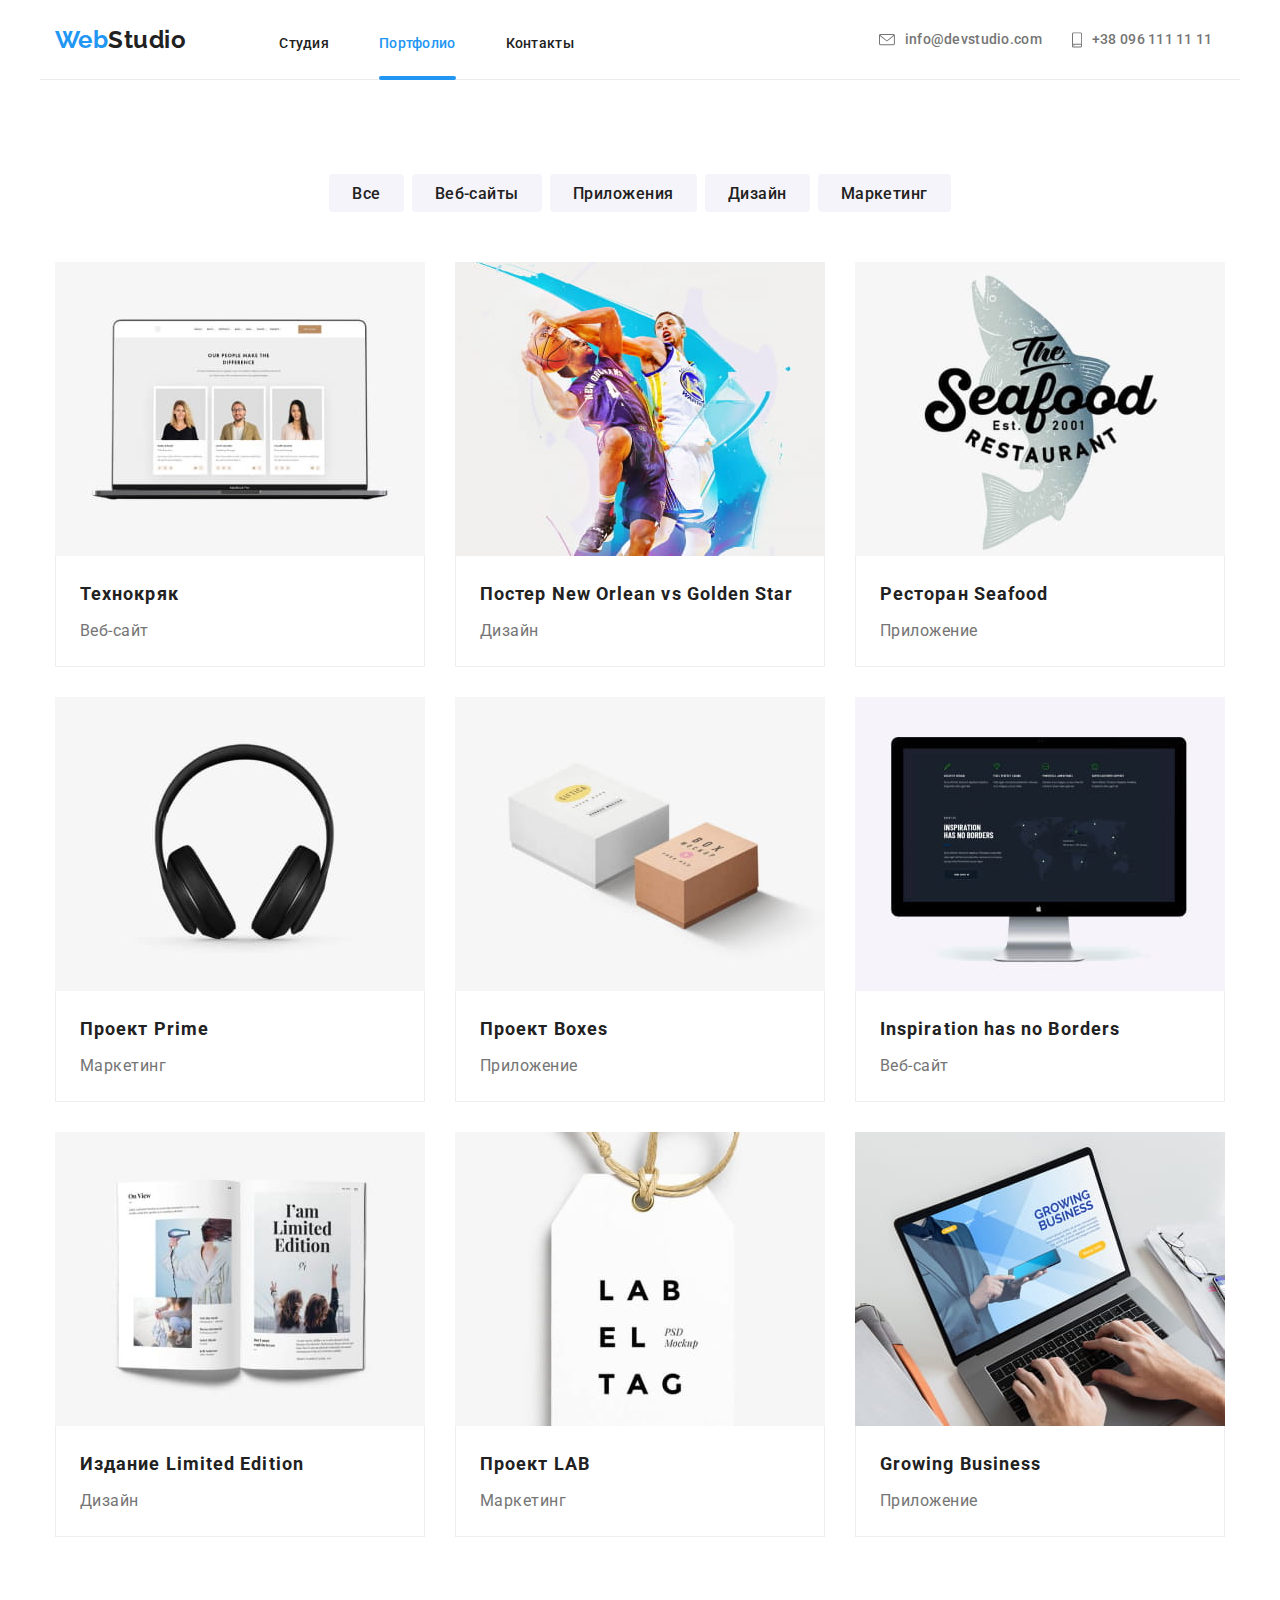
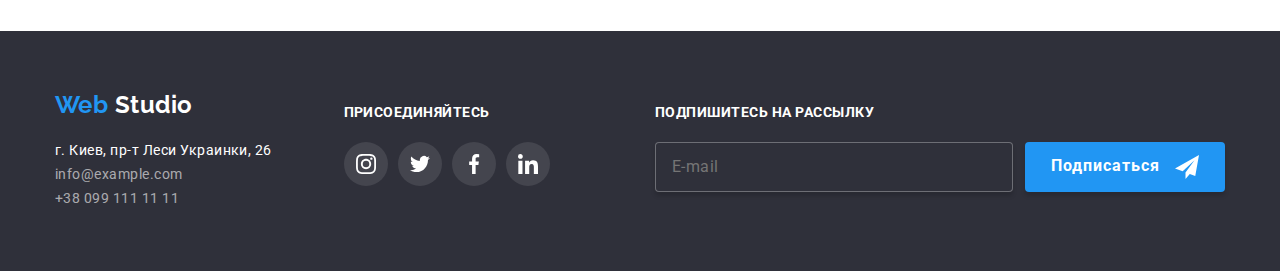
==== commit 330db9c7: "+SEO desktop" ====
--- a/portfolio.html
+++ b/portfolio.html
@@ -2,6 +2,7 @@
 <html lang="ru">
 	<head>
 		<meta charset="UTF-8" />
+		<meta name="description" content="WebStudio. Our Portfolio">
 		<meta name="viewport" content="width=device-width, initial-scale=1.0" />
 		<meta http-equiv="X-UA-Compatible" content="ie=edge" />
 		<title>Portfolio</title>
--- a/css/portfolio.min.css
+++ b/css/portfolio.min.css
@@ -1,2 +1,2 @@
-@import url("https://fonts.googleapis.com/css2?family=Raleway:wght@700&family=Roboto:wght@400;500;700;900&display=swap");html{-webkit-box-sizing:border-box;box-sizing:border-box}*,*::before,*::after{-webkit-box-sizing:inherit;box-sizing:inherit}body{color:#212121;background-color:#fff;font-family:Roboto, sans-serif;letter-spacing:0.03em}body.modal-open{overflow:hidden}.list,.networks-list,.filter,.cards-list{padding:0;margin:0;list-style:none}a[href]{text-decoration:none}a[href]:hover,a[href]:focus{color:#2196f3;outline:none}img{display:block;max-width:100%;height:auto}.container,.footer-container{margin-left:auto;margin-right:auto;padding-left:15px;padding-right:15px;width:100%}@media screen and (min-width: 480px){.container,.footer-container{width:480px}}@media screen and (min-width: 754px){.container,.footer-container{width:768px}}@media screen and (min-width: 1200px){.container,.footer-container{width:1200px}}.section,.projects.section{width:100%;padding-top:60px}@media screen and (min-width: 1200px){.section,.projects.section{padding-top:94px}}.section-title{margin-top:0;margin-bottom:30px;color:#212121;font-weight:bold;font-size:28px;line-height:1.17;text-align:center}@media screen and (min-width: 1200px){.section-title{margin-bottom:50px;font-size:36px}}html{line-height:1.15;-webkit-text-size-adjust:100%}body{margin:0}main{display:block}h1{font-size:2em;margin:0.67em 0}hr{-webkit-box-sizing:content-box;box-sizing:content-box;height:0;overflow:visible}pre{font-family:monospace, monospace;font-size:1em}a{background-color:transparent}abbr[title]{border-bottom:none;text-decoration:underline;-webkit-text-decoration:underline dotted;text-decoration:underline dotted}b,strong{font-weight:bolder}code,kbd,samp{font-family:monospace, monospace;font-size:1em}small{font-size:80%}sub,sup{font-size:75%;line-height:0;position:relative;vertical-align:baseline}sub{bottom:-0.25em}sup{top:-0.5em}img{border-style:none}button,input,optgroup,select,textarea{font-family:inherit;font-size:100%;line-height:1.15;margin:0}button,input{overflow:visible}button,select{text-transform:none}button,[type="button"],[type="reset"],[type="submit"]{-webkit-appearance:button}button::-moz-focus-inner,[type="button"]::-moz-focus-inner,[type="reset"]::-moz-focus-inner,[type="submit"]::-moz-focus-inner{border-style:none;padding:0}button:-moz-focusring,[type="button"]:-moz-focusring,[type="reset"]:-moz-focusring,[type="submit"]:-moz-focusring{outline:1px dotted ButtonText}fieldset{padding:0.35em 0.75em 0.625em}legend{-webkit-box-sizing:border-box;box-sizing:border-box;color:inherit;display:table;max-width:100%;padding:0;white-space:normal}progress{vertical-align:baseline}textarea{overflow:auto}[type="checkbox"],[type="radio"]{-webkit-box-sizing:border-box;box-sizing:border-box;padding:0}[type="number"]::-webkit-inner-spin-button,[type="number"]::-webkit-outer-spin-button{height:auto}[type="search"]{-webkit-appearance:textfield;outline-offset:-2px}[type="search"]::-webkit-search-decoration{-webkit-appearance:none}::-webkit-file-upload-button{-webkit-appearance:button;font:inherit}details{display:block}summary{display:list-item}template{display:none}[hidden]{display:none}.visually-hidden{position:absolute;overflow:hidden;clip:rect(0 0 0 0);height:1px;width:1px;margin:-1px;padding:0;border:0}.button,.modal .banner-button{color:#fff;background-color:#2196f3;font-family:Roboto, sans-serif;line-height:1.9;text-align:center;letter-spacing:0.06em;min-width:200px;height:50px;-webkit-box-shadow:0px 4px 4px rgba(0,0,0,0.15);box-shadow:0px 4px 4px rgba(0,0,0,0.15);border-radius:4px;outline:none;cursor:pointer;display:inline-block;-webkit-box-align:center;-ms-flex-align:center;align-items:center;-webkit-box-pack:center;-ms-flex-pack:center;justify-content:center;font-size:16px;font-weight:400;border:1px solid rgba(0,0,0,0)}.button:focus,.modal .banner-button:focus{outline:none}.logo{color:#212121;font-family:Raleway, sans-serif;line-height:1.17;text-decoration:none;font-size:24px;font-weight:700}@media screen and (max-width: 767px){.logo.padding{padding-top:16px;padding-bottom:16px}}@media screen and (min-width: 768px) and (max-width: 1199px){.logo.padding{padding-top:26px;padding-bottom:26px}}@media screen and (min-width: 1200px){.logo.padding{padding-top:24px;padding-bottom:25px;font-size:26px;font-weight:700;line-height:1.19}}.logo-accent{color:#2196f3}.logo-accent-footer{color:#fff}.button-footer-link{text-decoration:none;color:#fff;font-weight:bold;text-align:center;line-height:1.9;letter-spacing:0.06em}.button-twitter{margin-left:10px;vertical-align:middle}.button>a:hover,.modal .banner-button>a:hover{color:#fff}.modal .banner-button{-webkit-transition:250ms cubic-bezier(0.4, 0, 0.2, 1);transition:250ms cubic-bezier(0.4, 0, 0.2, 1);display:-webkit-box;display:-ms-flexbox;display:flex;-webkit-box-align:center;-ms-flex-align:center;align-items:center;-webkit-box-pack:center;-ms-flex-pack:center;justify-content:center;margin-right:auto;margin-left:auto}.modal .banner-button.button:focus,.modal .banner-button:focus,.modal .banner-button.button:hover,.modal .banner-button:hover{background-color:#188ce8}.backdrop{position:fixed;top:0;left:0;-webkit-transition:opacity 250ms cubic-bezier(0.4, 0, 0.2, 1);transition:opacity 250ms cubic-bezier(0.4, 0, 0.2, 1);width:100%;height:100%;display:block;background-color:rgba(0,0,0,0.2);opacity:1;z-index:2;overflow-y:scroll}.backdrop.is-hidden{-webkit-transition:opacity 250ms cubic-bezier(0.4, 0, 0.2, 1);transition:opacity 250ms cubic-bezier(0.4, 0, 0.2, 1);opacity:0;pointer-events:none}.backdrop.is-hidden .modal{-webkit-transform:translate(-50%, -50%) scale(1.2);transform:translate(-50%, -50%) scale(1.2)}.modal{width:100%;margin:auto;-webkit-transform:translate(-50%, -50%) scale(1);transform:translate(-50%, -50%) scale(1);background-color:#fff;-webkit-box-shadow:0px 1px 3px rgba(0,0,0,0.12),0px 1px 1px rgba(0,0,0,0.14),0px 2px 1px rgba(0,0,0,0.2);box-shadow:0px 1px 3px rgba(0,0,0,0.12),0px 1px 1px rgba(0,0,0,0.14),0px 2px 1px rgba(0,0,0,0.2);border-radius:4px}@media screen and (max-width: 479px){.modal{position:absolute;top:60%;left:50%}}@media screen and (min-width: 480px){.modal{position:absolute;top:50%;left:50%;width:450px}}@media screen and (min-width: 1200px){.modal{width:528px}}.modal-close{position:absolute;top:8px;right:8px;border:1px solid rgba(0,0,0,0.1);width:30px;height:30px;border-radius:50%;background:#fff;fill:currentColor;cursor:pointer}.modal-close-button{position:absolute;top:8px;right:8px;-webkit-transition:fill 250ms cubic-bezier(0.4, 0, 0.2, 1);transition:fill 250ms cubic-bezier(0.4, 0, 0.2, 1);fill:currentColor}.modal-close:hover .modal-close-button{fill:#2196f3}.modal-close:focus .modal-close-button{fill:#2196f3}.modal-close:focus{outline:none}.modal-input{border:1px solid rgba(33,33,33,0.2);-webkit-transition:border 250ms cubic-bezier(0.4, 0, 0.2, 1);transition:border 250ms cubic-bezier(0.4, 0, 0.2, 1);display:block;margin:0;width:100%;height:40px;padding-left:42px;border-radius:4px;outline:none}.modal-input:focus ~ .modal-icon,.modal-input.modal-input:focus{fill:#2196f3;border-color:#2196f3;overflow:visible;outline:none}.modal-label{position:absolute;top:-4px;left:0;font-size:12px;font-weight:inherit;-webkit-transform:translateY(-100%);transform:translateY(-100%);line-height:14px;letter-spacing:0.01em;color:#757575}.modal-icon{position:absolute;top:50%;left:14px;-webkit-transition:fill 250ms cubic-bezier(0.4, 0, 0.2, 1);transition:fill 250ms cubic-bezier(0.4, 0, 0.2, 1);-webkit-transform:translateY(-50%);transform:translateY(-50%);display:inline-block;fill:#212121}.form{width:448px;padding:40px}@media screen and (max-width: 479px){.form{max-width:450px;width:100%;height:100%}}@media screen and (min-width: 480px){.form{max-width:450px;max-height:609px;margin:0px;width:100%}}@media screen and (min-width: 1200px){.form{width:100%;max-width:528px;max-height:581px}}.form>b{font-size:20px;font-weight:bold;margin-top:0px;margin-bottom:30px;display:block;line-height:1.5;text-align:center;letter-spacing:0.03em}@media screen and (min-width: 1200px){.form>b{line-height:23px}}.form-field{display:block;position:relative;margin-top:0px;margin-top:28px}.form-field>textarea{height:120px;resize:none;padding:12px 16px}.form-field>textarea::-webkit-input-placeholder{font-size:14px;font-weight:inherit;line-height:1.1;letter-spacing:0.01em;color:rgba(117,117,117,0.5)}.form-field>textarea:-ms-input-placeholder{font-size:14px;font-weight:inherit;line-height:1.1;letter-spacing:0.01em;color:rgba(117,117,117,0.5)}.form-field>textarea::-ms-input-placeholder{font-size:14px;font-weight:inherit;line-height:1.1;letter-spacing:0.01em;color:rgba(117,117,117,0.5)}.form-field>textarea::placeholder{font-size:14px;font-weight:inherit;line-height:1.1;letter-spacing:0.01em;color:rgba(117,117,117,0.5)}.checkbox{position:absolute;overflow:hidden;clip:rect(0 0 0 0);height:1px;width:1px;margin:-1px;padding:0;border:0}.checkbox-field{display:-webkit-box;display:-ms-flexbox;display:flex;-webkit-box-align:center;-ms-flex-align:center;align-items:center;-webkit-box-pack:center;-ms-flex-pack:center;justify-content:center;margin-top:0;margin-top:20px}.checkbox-icon{-webkit-transition:250ms cubic-bezier(0.4, 0, 0.2, 1);transition:250ms cubic-bezier(0.4, 0, 0.2, 1);-webkit-transition:border 250ms cubic-bezier(0.4, 0, 0.2, 1);transition:border 250ms cubic-bezier(0.4, 0, 0.2, 1);display:inline-block;width:16px;height:15px;margin-left:12px;margin-right:8px;border:2px solid #212121;border-radius:2px;background-size:contain;background-origin:border-box;fill:transparent}.checkbox:checked+.checkbox-icon{-webkit-transition:250ms cubic-bezier(0.4, 0, 0.2, 1);transition:250ms cubic-bezier(0.4, 0, 0.2, 1);border:none;background-color:#2196f3;fill:#fff}.checkbox-label{font-size:14px;font-weight:400;line-height:1.7;letter-spacing:0.03em;color:#757575}.checkbox-label.underlined{color:#2196f3;text-decoration:underline}.footer-email{margin-top:12px;margin-right:0px;margin-left:0px;width:100%}@media screen and (max-width: 1199px){.footer-email{margin-top:60px}}@media screen and (min-width: 1200px){.footer-email{width:570px}}.footer-input{display:block;-webkit-box-align:center;-ms-flex-align:center;align-items:center;-webkit-box-pack:center;-ms-flex-pack:center;justify-content:center;font-size:16px;font-weight:400;border:1px solid rgba(255,255,255,0.3);height:50px;width:100%;padding-top:15px;padding-left:16px;padding-bottom:15px;margin:0;outline:none;-webkit-box-shadow:0px 4px 4px rgba(0,0,0,0.15);box-shadow:0px 4px 4px rgba(0,0,0,0.15);border-radius:4px;line-height:1.3;letter-spacing:0.03em;color:rgba(255,255,255,0.6);background:#2f303a}@media screen and (min-width: 1200px){.footer-input{width:358px;display:-webkit-box;display:-ms-flexbox;display:flex;-webkit-box-align:center;-ms-flex-align:center;align-items:center;-webkit-box-pack:center;-ms-flex-pack:center;justify-content:center}}@media screen and (min-width: 480px) and (max-width: 1199px){.footer-input{width:450px;display:-webkit-box;display:-ms-flexbox;display:flex;-webkit-box-align:center;-ms-flex-align:center;align-items:center;-webkit-box-pack:center;-ms-flex-pack:center;justify-content:center;margin:auto}}.email-item{width:100%}@media screen and (min-width: 1200px){.email-item{-webkit-box-pack:justify;-ms-flex-pack:justify;justify-content:space-between;display:-webkit-box;display:-ms-flexbox;display:flex}}.email-item .button,.email-item .modal .banner-button,.modal .email-item .banner-button{display:-webkit-box;display:-ms-flexbox;display:flex;-webkit-box-align:center;-ms-flex-align:center;align-items:center;-webkit-box-pack:center;-ms-flex-pack:center;justify-content:center;-webkit-transition:250ms cubic-bezier(0.4, 0, 0.2, 1);transition:250ms cubic-bezier(0.4, 0, 0.2, 1);width:200px;height:50px;fill:#fff}@media screen and (max-width: 1199px){.email-item .button,.email-item .modal .banner-button,.modal .email-item .banner-button{margin-top:20px;margin-right:auto;margin-left:auto}}@media screen and (min-width: 1200px){.email-item .button,.email-item .modal .banner-button,.modal .email-item .banner-button{margin-left:12px}}.email-list{margin-top:20px}@media screen and (max-width: 753px){.email-list{display:-webkit-box;display:-ms-flexbox;display:flex;-webkit-box-align:center;-ms-flex-align:center;align-items:center;-webkit-box-pack:center;-ms-flex-pack:center;justify-content:center;-webkit-box-orient:vertical;-webkit-box-direction:normal;-ms-flex-direction:column;flex-direction:column}}header{border-bottom:1px solid #ececec}.page-header{width:100%;max-height:60px;background-color:#fff;z-index:1}.page-header .container,.page-header .footer-container{width:100%;margin:0}@media screen and (min-width: 768px){.page-header{min-height:80px;margin-left:auto;margin-right:auto}}@media screen and (min-width: 1200px){.page-header{width:1200px}}@media screen and (max-width: 768px){.head-navi{margin-bottom:60px}}@media screen and (min-width: 768px) and (max-width: 1199px){.head-navi{display:-webkit-box;display:-ms-flexbox;display:flex;margin-top:32px;margin-bottom:31px}}.head-links{border-bottom:1px solid #ececec}@media screen and (min-width: 768px){.head-links{display:-webkit-box;display:-ms-flexbox;display:flex;height:80px}}@media screen and (min-width: 768px) and (max-width: 1199px){.head-links{margin-left:88px}}.head-container{display:-webkit-inline-box;display:-ms-inline-flexbox;display:inline-flex}@media screen and (max-width: 767px){.head-container{-webkit-box-pack:justify;-ms-flex-pack:justify;justify-content:space-between;width:60px}}@media screen and (min-width: 768px){.head-container{width:80px;margin-left:auto;margin-right:auto}}@media screen and (min-width: 768px) and (max-width: 1200px){.head-container{-webkit-box-pack:center;-ms-flex-pack:center;justify-content:center}}.head-contacts{color:#212121}@media screen and (max-width: 767px){.head-contacts{-webkit-box-orient:vertical;-webkit-box-direction:normal;-ms-flex-direction:column;flex-direction:column;-webkit-box-pack:center;-ms-flex-pack:center;justify-content:center}}@media screen and (min-width: 768px) and (max-width: 1199px){.head-contacts{margin-top:21px;margin-left:84px}}@media screen and (min-width: 1200px){.head-contacts{display:-webkit-box;display:-ms-flexbox;display:flex;-webkit-box-align:center;-ms-flex-align:center;align-items:center;-webkit-box-pack:center;-ms-flex-pack:center;justify-content:center;text-align:center;margin-left:305px}}.head-contacts .link{font-size:14px;font-weight:500;-webkit-transition:250ms cubic-bezier(0.4, 0, 0.2, 1);transition:250ms cubic-bezier(0.4, 0, 0.2, 1);color:#757575;fill:currentColor;text-decoration:none;line-height:1.14;letter-spacing:0.02em}@media screen and (max-width: 767px){.head-contacts .link{font-size:18px;font-weight:500;line-height:1.16}}.head-contacts .link:focus{color:#2196f3}.head-contacts .link:hover{color:#2196f3}@media screen and (min-width: 1200px){.head-contacts .link{display:-webkit-box;display:-ms-flexbox;display:flex;-webkit-box-align:center;-ms-flex-align:center;align-items:center;-webkit-box-pack:center;-ms-flex-pack:center;justify-content:center}}.page{text-align:center}@media screen and (min-width: 768px){.page{display:-webkit-box;display:-ms-flexbox;display:flex}}@media screen and (min-width: 1200px){.page{margin-left:93px}}.page-item:hover{color:#2196f3}.page-item:focus{color:#2196f3}.page-item:last-child{margin:0}@media screen and (min-width: 768px){.page-item{margin-right:50px}}@media screen and (min-width: 1200px){.page-item{margin-right:50px}}.page .link{padding-top:32px;padding-bottom:32px;font-family:Roboto, sans-serif;color:#212121;line-height:1.2;letter-spacing:0.02em;font-size:14px;font-weight:500;-webkit-transition:250ms cubic-bezier(0.4, 0, 0.2, 1);transition:250ms cubic-bezier(0.4, 0, 0.2, 1)}@media screen and (max-width: 767px){.page .link{font-size:18px;font-weight:500;line-height:1.16}}@media screen and (min-width: 768px) and (max-width: 1199px){.page .link{font-size:12px;font-weight:500;line-height:1.16}}@media screen and (max-width: 768px){.page-item:not(:last-child){margin-bottom:40px}}.link.current{color:#2196f3;position:relative}.link.current::after{content:" ";display:block;width:100%;height:4px;border-radius:2px;background-color:#2196f3}@media screen and (max-width: 767px){.link.current::after{position:absolute;bottom:24px;left:0}}@media screen and (min-width: 768px) and (max-width: 1199px){.link.current::after{position:absolute;bottom:3px;left:0}}@media screen and (min-width: 1200px){.link.current::after{position:absolute;bottom:3px;left:0}}@media screen and (min-width: 1200px){.page.list,.page.networks-list,.page.filter,.page.cards-list{margin-top:32px;margin-bottom:32px}}.contacts-item .link{-webkit-transition:250ms cubic-bezier(0.4, 0, 0.2, 1);transition:250ms cubic-bezier(0.4, 0, 0.2, 1)}.contacts-item .link:focus{fill:#2196f3;color:#2196f3;background-color:#fff}.contacts-item .link:hover{fill:#2196f3;color:#2196f3;background-color:#fff}@media screen and (min-width: 768px) and (max-width: 1199px){.contacts-item.mail{margin-bottom:10px}}@media screen and (max-width: 767px){.contacts-item:not(:last-child){margin-bottom:16px}}@media screen and (min-width: 1200px){.contacts-item:not(:last-child){display:-webkit-inline-box;display:-ms-inline-flexbox;display:inline-flex;margin-right:30px}}.icon-envelope{background-size:15px 10px;margin-right:10px;vertical-align:middle}.icon-phone{margin-right:10px;vertical-align:middle}.menu-button{outline:none;display:-webkit-inline-box;display:-ms-inline-flexbox;display:inline-flex;margin-top:10px;padding:0;border:none;height:40px;width:40px;fill:black;background-color:transparent;-webkit-transition:250ms fill cubic-bezier(0.4, 0, 0.2, 1);transition:250ms fill cubic-bezier(0.4, 0, 0.2, 1)}.menu-button .icon-cross{display:none}.menu-button.is-open .icon-cross{display:block}.menu-button .icon-menu{display:block}.menu-button.is-open .icon-menu{display:none}.menu-button:hover,.menu-button:focus{fill:#2196f3}.menu-container{z-index:5;width:100%;padding:60px, 15px;font-size:18px;font-weight:500;background-color:#fff}@media screen and (max-width: 767px){.menu-container{position:absolute;top:100%;left:0;display:none;-webkit-box-shadow:0px 4px 8px rgba(0,0,0,0.04),0px 2px 4px rgba(0,0,0,0.08),0px 1px 3px rgba(0,0,0,0.16);box-shadow:0px 4px 8px rgba(0,0,0,0.04),0px 2px 4px rgba(0,0,0,0.08),0px 1px 3px rgba(0,0,0,0.16)}.menu-container.is-open{display:block;-webkit-transform:translateY(0);transform:translateY(0)}}@media screen and (max-width: 767px){.menu{padding:60px;text-align:center}}@media screen and (min-width: 768px) and (max-width: 1199px){.menu{-webkit-box-pack:justify;-ms-flex-pack:justify;justify-content:space-between}}@media screen and (min-width: 768px){.menu{display:-webkit-box;display:-ms-flexbox;display:flex;-webkit-box-flex:1;-ms-flex-positive:1;flex-grow:1;max-height:80px}}.page-header{position:relative}.footer{padding-top:60px;padding-bottom:60px;background-color:#2f303a;width:100%}@media screen and (max-width: 1199px){.footer{text-align:center}}.footer-container{display:block}@media screen and (min-width: 1200px){.footer-container{display:-webkit-box;display:-ms-flexbox;display:flex;-webkit-box-pack:justify;-ms-flex-pack:justify;justify-content:space-between}}@media screen and (min-width: 768px) and (max-width: 1199px){.footer-container{display:-webkit-box;display:-ms-flexbox;display:flex;-ms-flex-wrap:wrap;flex-wrap:wrap;-webkit-box-pack:justify;-ms-flex-pack:justify;justify-content:space-between}}@media screen and (min-width: 1200px){.footer-navi{margin-right:70px;width:270px}}@media screen and (min-width: 1200px) and (min-width: 768px) and (max-width: 1199px){.footer-navi{margin-left:76px;max-width:232px}}.footer-title{font-size:14px;font-weight:bold;color:#fff;line-height:1.14;text-transform:uppercase}.footer-icon{fill:white-text-color}.address{font-size:14px;font-weight:400;margin-top:20px;margin-bottom:9px;color:#fff;line-height:1.71;font-style:normal;text-decoration:none}.address-text{font-size:14px;font-weight:400;color:rgba(255,255,255,0.6);line-height:1.71;text-decoration:none;font-style:normal}.address-list{margin-top:20px}.address-list>span:not(:last-child){margin-bottom:9px}@media screen and (min-width: 1200px){.address-list{margin-top:20px}}@media screen and (max-width: 767px){.address-list{font-size:14px;font-weight:normal}}.networks{margin-top:60px}@media screen and (min-width: 1200px){.networks{margin-right:93px}}@media screen and (min-width: 1200px){.networks{width:270px;margin-top:12px}}.networks-list{display:-webkit-box;display:-ms-flexbox;display:flex}@media screen and (max-width: 753px){.networks-list{-webkit-box-pack:center;-ms-flex-pack:center;justify-content:center}}.networks-item:not(:last-child){margin-right:10px}@media screen and (min-width: 768px) and (max-width: 1199px){.networks{margin-right:89px;margin-top:0;max-width:206px}}.networks-item .link{display:-webkit-inline-box;display:-ms-inline-flexbox;display:inline-flex;-webkit-box-align:center;-ms-flex-align:center;align-items:center;-webkit-box-pack:center;-ms-flex-pack:center;justify-content:center;-webkit-transition:250ms cubic-bezier(0.4, 0, 0.2, 1);transition:250ms cubic-bezier(0.4, 0, 0.2, 1);margin-top:20px;width:44px;height:44px;background-color:rgba(255,255,255,0.1);background-position:center;border-radius:50%;fill:#fff;cursor:pointer}.networks-item .link:focus{background-color:#2196f3}.networks-item .link:hover{background-color:#2196f3}.portfolio-container{width:100%;padding-top:60px;padding-bottom:60px;margin-left:auto;margin-right:auto}@media screen and (min-width: 1200px){.portfolio-container{padding-top:94px;padding-bottom:94px}}.projects.section{padding-top:40px}@media screen and (min-width: 768px) and (max-width: 1199px){.projects.section{padding-top:30px}}@media screen and (min-width: 1200px){.projects.section{padding-top:50px}}.filter{display:-webkit-box;display:-ms-flexbox;display:flex}@media screen and (max-width: 767px){.filter{-ms-flex-wrap:wrap;flex-wrap:wrap}}@media screen and (min-width: 768px) and (max-width: 1199px){.filter{display:-webkit-box;display:-ms-flexbox;display:flex;-webkit-box-align:center;-ms-flex-align:center;align-items:center;-webkit-box-pack:center;-ms-flex-pack:center;justify-content:center;-ms-flex-wrap:wrap;flex-wrap:wrap}}@media screen and (min-width: 1200px){.filter{display:-webkit-box;display:-ms-flexbox;display:flex;-webkit-box-align:center;-ms-flex-align:center;align-items:center;-webkit-box-pack:center;-ms-flex-pack:center;justify-content:center}}.filter-item{margin-right:8px}.filter-item:last-child{margin:0}@media screen and (max-width: 767px){.filter-item{margin-bottom:15px}}.filter .button,.filter .modal .banner-button,.modal .filter .banner-button{font-size:16px;font-weight:500;-webkit-transition:250ms cubic-bezier(0.4, 0, 0.2, 1);transition:250ms cubic-bezier(0.4, 0, 0.2, 1);color:#212121;background-color:#f5f4fa;min-width:73px;height:38px;font-family:inherit;letter-spacing:0.03em;line-height:1.6;-webkit-box-shadow:none;box-shadow:none;border-radius:4px;padding:6px 22px;text-align:center}.filter .button:focus,.filter .modal .banner-button:focus,.modal .filter .banner-button:focus,.filter .button:hover,.filter .modal .banner-button:hover,.modal .filter .banner-button:hover{color:#f5f4fa;background-color:#2196f3;-webkit-box-shadow:0px 2px 2px rgba(0,0,0,0.12),0px 1px 2px rgba(0,0,0,0.08),0px 3px 1px rgba(0,0,0,0.1);box-shadow:0px 2px 2px rgba(0,0,0,0.12),0px 1px 2px rgba(0,0,0,0.08),0px 3px 1px rgba(0,0,0,0.1)}.cards{max-width:100%;margin:15px;-webkit-transition:250ms -webkit-box-shadow cubic-bezier(0.4, 0, 0.2, 1);transition:250ms -webkit-box-shadow cubic-bezier(0.4, 0, 0.2, 1);transition:250ms box-shadow cubic-bezier(0.4, 0, 0.2, 1);transition:250ms box-shadow cubic-bezier(0.4, 0, 0.2, 1), 250ms -webkit-box-shadow cubic-bezier(0.4, 0, 0.2, 1)}@media screen and (max-width: 767px){.cards{max-width:450px}}@media screen and (min-width: 768px) and (max-width: 1199px){.cards{width:calc(50% - 30px)}}@media screen and (min-width: 1200px){.cards{width:calc((100% - 90px) / 3)}}.cards:focus,.cards:hover{-webkit-box-shadow:0px 1px 1px rgba(0,0,0,0.12),0px 4px 4px rgba(0,0,0,0.06),1px 4px 6px rgba(0,0,0,0.16);box-shadow:0px 1px 1px rgba(0,0,0,0.12),0px 4px 4px rgba(0,0,0,0.06),1px 4px 6px rgba(0,0,0,0.16)}.cards-list{margin:-15px}@media screen and (min-width: 768px){.cards-list{display:-webkit-box;display:-ms-flexbox;display:flex;-ms-flex-wrap:wrap;flex-wrap:wrap}}.cards-list .link{text-decoration:none}.cards-thumb{display:-webkit-box;display:-ms-flexbox;display:flex;-webkit-box-align:center;-ms-flex-align:center;align-items:center;-webkit-box-pack:center;-ms-flex-pack:center;justify-content:center;position:relative;overflow:hidden;background-color:transparent}.cards-thumb-text{position:absolute;top:50%;left:50%;font-size:18px;font-weight:400;opacity:0;-webkit-transform:translate(-50%, -50%);transform:translate(-50%, -50%);width:322px;margin:auto;font-family:inherit;line-height:1.6;letter-spacing:0.03em;color:#fff}@media screen and (max-width: 767px){.cards-thumb-text{width:402px}}@media screen and (min-width: 768px) and (max-width: 1199px){.cards-thumb-text{width:306px}}.cards-overlay{position:absolute;top:0;left:0;-webkit-transition:250ms cubic-bezier(0.4, 0, 0.2, 1);transition:250ms cubic-bezier(0.4, 0, 0.2, 1);width:100%;height:100%;background-color:rgba(33,150,243,0.9);-webkit-transform:translateY(100%);transform:translateY(100%)}.cards:hover .cards-overlay{-webkit-transform:translate(0);transform:translate(0);opacity:1}.cards:hover .cards-thumb-text,.cards:focus .cards-thumb-text{opacity:1}.cards .header{font-size:18px;font-weight:700;margin-top:0px;margin-bottom:4px;color:#212121;line-height:2;letter-spacing:0.06em}.cards-text{border:1px solid #eee;border-top:none;padding:20px 24px}.cards .text{font-size:16px;font-weight:400;margin:0px;color:#757575;line-height:1.88}
+@import url("https://fonts.googleapis.com/css2?family=Raleway:wght@700&family=Roboto:wght@400;500;700;900&display=swap");html{-webkit-box-sizing:border-box;box-sizing:border-box}*,*::before,*::after{-webkit-box-sizing:inherit;box-sizing:inherit}body{color:#212121;background-color:#fff;font-family:Roboto, sans-serif;letter-spacing:0.03em}body.modal-open{overflow:hidden}.list,.networks-list,.filter,.cards-list{padding:0;margin:0;list-style:none}a[href]{text-decoration:none}a[href]:hover,a[href]:focus{color:#2196f3;outline:none}img{display:block;max-width:100%;height:auto}.container,.footer-container{margin-left:auto;margin-right:auto;padding-left:15px;padding-right:15px;width:100%}@media screen and (min-width: 480px){.container,.footer-container{width:480px}}@media screen and (min-width: 754px){.container,.footer-container{width:768px}}@media screen and (min-width: 1200px){.container,.footer-container{width:1200px}}.section,.projects.section{width:100%;padding-top:60px}@media screen and (min-width: 1200px){.section,.projects.section{padding-top:94px}}.section-title{margin-top:0;margin-bottom:30px;color:#212121;font-weight:bold;font-size:28px;line-height:1.17;text-align:center}@media screen and (min-width: 1200px){.section-title{margin-bottom:50px;font-size:36px}}html{line-height:1.15;-webkit-text-size-adjust:100%}body{margin:0}main{display:block}h1{font-size:2em;margin:0.67em 0}hr{-webkit-box-sizing:content-box;box-sizing:content-box;height:0;overflow:visible}pre{font-family:monospace, monospace;font-size:1em}a{background-color:transparent}abbr[title]{border-bottom:none;text-decoration:underline;-webkit-text-decoration:underline dotted;text-decoration:underline dotted}b,strong{font-weight:bolder}code,kbd,samp{font-family:monospace, monospace;font-size:1em}small{font-size:80%}sub,sup{font-size:75%;line-height:0;position:relative;vertical-align:baseline}sub{bottom:-0.25em}sup{top:-0.5em}img{border-style:none}button,input,optgroup,select,textarea{font-family:inherit;font-size:100%;line-height:1.15;margin:0}button,input{overflow:visible}button,select{text-transform:none}button,[type="button"],[type="reset"],[type="submit"]{-webkit-appearance:button}button::-moz-focus-inner,[type="button"]::-moz-focus-inner,[type="reset"]::-moz-focus-inner,[type="submit"]::-moz-focus-inner{border-style:none;padding:0}button:-moz-focusring,[type="button"]:-moz-focusring,[type="reset"]:-moz-focusring,[type="submit"]:-moz-focusring{outline:1px dotted ButtonText}fieldset{padding:0.35em 0.75em 0.625em}legend{-webkit-box-sizing:border-box;box-sizing:border-box;color:inherit;display:table;max-width:100%;padding:0;white-space:normal}progress{vertical-align:baseline}textarea{overflow:auto}[type="checkbox"],[type="radio"]{-webkit-box-sizing:border-box;box-sizing:border-box;padding:0}[type="number"]::-webkit-inner-spin-button,[type="number"]::-webkit-outer-spin-button{height:auto}[type="search"]{-webkit-appearance:textfield;outline-offset:-2px}[type="search"]::-webkit-search-decoration{-webkit-appearance:none}::-webkit-file-upload-button{-webkit-appearance:button;font:inherit}details{display:block}summary{display:list-item}template{display:none}[hidden]{display:none}.visually-hidden{position:absolute;overflow:hidden;clip:rect(0 0 0 0);height:1px;width:1px;margin:-1px;padding:0;border:0}.button,.modal .banner-button{color:#fff;background-color:#2196f3;font-family:Roboto, sans-serif;line-height:1.9;text-align:center;letter-spacing:0.06em;min-width:200px;height:50px;-webkit-box-shadow:0px 4px 4px rgba(0,0,0,0.15);box-shadow:0px 4px 4px rgba(0,0,0,0.15);border-radius:4px;outline:none;cursor:pointer;display:inline-block;-webkit-box-align:center;-ms-flex-align:center;align-items:center;-webkit-box-pack:center;-ms-flex-pack:center;justify-content:center;font-size:16px;font-weight:400;border:1px solid rgba(0,0,0,0)}.button:focus,.modal .banner-button:focus{outline:none}.logo{color:#212121;font-family:Raleway, sans-serif;line-height:1.17;text-decoration:none;font-size:24px;font-weight:700}@media screen and (max-width: 767px){.logo.padding{padding-top:16px;padding-bottom:16px}}@media screen and (min-width: 768px) and (max-width: 1199px){.logo.padding{padding-top:26px;padding-bottom:26px}}@media screen and (min-width: 1200px){.logo.padding{padding-top:24px;padding-bottom:25px;font-size:26px;font-weight:700;line-height:1.19}}.logo-accent{color:#2196f3}.logo-accent-footer{color:#fff}.button-footer-link{text-decoration:none;color:#fff;font-weight:bold;text-align:center;line-height:1.9;letter-spacing:0.06em}.button-twitter{margin-left:10px;vertical-align:middle}.button>a:hover,.modal .banner-button>a:hover{color:#fff}.modal .banner-button{-webkit-transition:250ms cubic-bezier(0.4, 0, 0.2, 1);transition:250ms cubic-bezier(0.4, 0, 0.2, 1);display:-webkit-box;display:-ms-flexbox;display:flex;-webkit-box-align:center;-ms-flex-align:center;align-items:center;-webkit-box-pack:center;-ms-flex-pack:center;justify-content:center;margin-right:auto;margin-left:auto}.modal .banner-button.button:focus,.modal .banner-button:focus,.modal .banner-button.button:hover,.modal .banner-button:hover{background-color:#188ce8}.backdrop{position:fixed;top:0;left:0;-webkit-transition:opacity 250ms cubic-bezier(0.4, 0, 0.2, 1);transition:opacity 250ms cubic-bezier(0.4, 0, 0.2, 1);width:100%;height:100%;display:block;background-color:rgba(0,0,0,0.2);opacity:1;z-index:2;overflow-y:scroll}.backdrop.is-hidden{-webkit-transition:opacity 250ms cubic-bezier(0.4, 0, 0.2, 1);transition:opacity 250ms cubic-bezier(0.4, 0, 0.2, 1);opacity:0;pointer-events:none}.backdrop.is-hidden .modal{-webkit-transform:translate(-50%, -50%) scale(1.2);transform:translate(-50%, -50%) scale(1.2)}.modal{width:100%;margin:auto;-webkit-transform:translate(-50%, -50%) scale(1);transform:translate(-50%, -50%) scale(1);background-color:#fff;-webkit-box-shadow:0px 1px 3px rgba(0,0,0,0.12),0px 1px 1px rgba(0,0,0,0.14),0px 2px 1px rgba(0,0,0,0.2);box-shadow:0px 1px 3px rgba(0,0,0,0.12),0px 1px 1px rgba(0,0,0,0.14),0px 2px 1px rgba(0,0,0,0.2);border-radius:4px}@media screen and (max-width: 479px){.modal{position:absolute;top:60%;left:50%}}@media screen and (min-width: 480px){.modal{position:absolute;top:50%;left:50%;width:450px}}@media screen and (min-width: 1200px){.modal{width:528px}}.modal-close{position:absolute;top:8px;right:8px;border:1px solid rgba(0,0,0,0.1);width:30px;height:30px;border-radius:50%;background:#fff;fill:currentColor;cursor:pointer}.modal-close-button{position:absolute;top:8px;right:8px;-webkit-transition:fill 250ms cubic-bezier(0.4, 0, 0.2, 1);transition:fill 250ms cubic-bezier(0.4, 0, 0.2, 1);fill:currentColor}.modal-close:hover .modal-close-button{fill:#2196f3}.modal-close:focus .modal-close-button{fill:#2196f3}.modal-close:focus{outline:none}.modal-input{border:1px solid rgba(33,33,33,0.2);-webkit-transition:border 250ms cubic-bezier(0.4, 0, 0.2, 1);transition:border 250ms cubic-bezier(0.4, 0, 0.2, 1);display:block;margin:0;width:100%;height:40px;padding-left:42px;border-radius:4px;outline:none}.modal-input:focus ~ .modal-icon,.modal-input.modal-input:focus{fill:#2196f3;border-color:#2196f3;overflow:visible;outline:none}.modal-label{position:absolute;top:-4px;left:0;font-size:12px;font-weight:inherit;-webkit-transform:translateY(-100%);transform:translateY(-100%);line-height:14px;letter-spacing:0.01em;color:#757575}.modal-icon{position:absolute;top:50%;left:14px;-webkit-transition:fill 250ms cubic-bezier(0.4, 0, 0.2, 1);transition:fill 250ms cubic-bezier(0.4, 0, 0.2, 1);-webkit-transform:translateY(-50%);transform:translateY(-50%);display:inline-block;fill:#212121}.form{width:448px;padding:40px}@media screen and (max-width: 479px){.form{max-width:450px;width:100%;height:100%}}@media screen and (min-width: 480px){.form{max-width:450px;max-height:609px;margin:0px;width:100%}}@media screen and (min-width: 1200px){.form{width:100%;max-width:528px;max-height:581px}}.form>b{font-size:20px;font-weight:bold;margin-top:0px;margin-bottom:30px;display:block;line-height:1.5;text-align:center;letter-spacing:0.03em}@media screen and (min-width: 1200px){.form>b{line-height:23px}}.form-field{display:block;position:relative;margin-top:0px;margin-top:28px}.form-field>textarea{height:120px;resize:none;padding:12px 16px}.form-field>textarea::-webkit-input-placeholder{font-size:14px;font-weight:inherit;line-height:1.1;letter-spacing:0.01em;color:rgba(117,117,117,0.5)}.form-field>textarea:-ms-input-placeholder{font-size:14px;font-weight:inherit;line-height:1.1;letter-spacing:0.01em;color:rgba(117,117,117,0.5)}.form-field>textarea::-ms-input-placeholder{font-size:14px;font-weight:inherit;line-height:1.1;letter-spacing:0.01em;color:rgba(117,117,117,0.5)}.form-field>textarea::placeholder{font-size:14px;font-weight:inherit;line-height:1.1;letter-spacing:0.01em;color:rgba(117,117,117,0.5)}.checkbox{position:absolute;overflow:hidden;clip:rect(0 0 0 0);height:1px;width:1px;margin:-1px;padding:0;border:0}.checkbox-field{display:-webkit-box;display:-ms-flexbox;display:flex;-webkit-box-align:center;-ms-flex-align:center;align-items:center;-webkit-box-pack:center;-ms-flex-pack:center;justify-content:center;margin-top:0;margin-top:20px}.checkbox-icon{-webkit-transition:250ms cubic-bezier(0.4, 0, 0.2, 1);transition:250ms cubic-bezier(0.4, 0, 0.2, 1);-webkit-transition:border 250ms cubic-bezier(0.4, 0, 0.2, 1);transition:border 250ms cubic-bezier(0.4, 0, 0.2, 1);display:inline-block;width:16px;height:15px;margin-left:12px;margin-right:8px;border:2px solid #212121;border-radius:2px;background-size:contain;background-origin:border-box;fill:transparent}.checkbox:checked+.checkbox-icon{-webkit-transition:250ms cubic-bezier(0.4, 0, 0.2, 1);transition:250ms cubic-bezier(0.4, 0, 0.2, 1);border:none;background-color:#2196f3;fill:#fff}.checkbox-label{font-size:14px;font-weight:400;line-height:1.7;letter-spacing:0.03em;color:#757575}.checkbox-label.underlined{color:#2196f3;text-decoration:underline}.footer-email{margin-top:12px;margin-right:0px;margin-left:0px;width:100%}@media screen and (max-width: 1199px){.footer-email{margin-top:60px}}@media screen and (min-width: 1200px){.footer-email{width:570px}}.footer-input{display:block;-webkit-box-align:center;-ms-flex-align:center;align-items:center;-webkit-box-pack:center;-ms-flex-pack:center;justify-content:center;font-size:16px;font-weight:400;border:1px solid rgba(255,255,255,0.3);height:50px;width:100%;padding-top:15px;padding-left:16px;padding-bottom:15px;margin:0;outline:none;-webkit-box-shadow:0px 4px 4px rgba(0,0,0,0.15);box-shadow:0px 4px 4px rgba(0,0,0,0.15);border-radius:4px;line-height:1.3;letter-spacing:0.03em;color:rgba(255,255,255,0.6);background:#2f303a}@media screen and (min-width: 1200px){.footer-input{width:358px;display:-webkit-box;display:-ms-flexbox;display:flex;-webkit-box-align:center;-ms-flex-align:center;align-items:center;-webkit-box-pack:center;-ms-flex-pack:center;justify-content:center}}@media screen and (min-width: 480px) and (max-width: 1199px){.footer-input{width:450px;display:-webkit-box;display:-ms-flexbox;display:flex;-webkit-box-align:center;-ms-flex-align:center;align-items:center;-webkit-box-pack:center;-ms-flex-pack:center;justify-content:center;margin:auto}}.email-item{width:100%}@media screen and (min-width: 1200px){.email-item{-webkit-box-pack:justify;-ms-flex-pack:justify;justify-content:space-between;display:-webkit-box;display:-ms-flexbox;display:flex}}.email-item .button,.email-item .modal .banner-button,.modal .email-item .banner-button{display:-webkit-box;display:-ms-flexbox;display:flex;-webkit-box-align:center;-ms-flex-align:center;align-items:center;-webkit-box-pack:center;-ms-flex-pack:center;justify-content:center;-webkit-transition:250ms cubic-bezier(0.4, 0, 0.2, 1);transition:250ms cubic-bezier(0.4, 0, 0.2, 1);width:200px;height:50px;fill:#fff}@media screen and (max-width: 1199px){.email-item .button,.email-item .modal .banner-button,.modal .email-item .banner-button{margin-top:20px;margin-right:auto;margin-left:auto}}@media screen and (min-width: 1200px){.email-item .button,.email-item .modal .banner-button,.modal .email-item .banner-button{margin-left:12px}}.email-list{margin-top:20px}@media screen and (max-width: 753px){.email-list{display:-webkit-box;display:-ms-flexbox;display:flex;-webkit-box-align:center;-ms-flex-align:center;align-items:center;-webkit-box-pack:center;-ms-flex-pack:center;justify-content:center;-webkit-box-orient:vertical;-webkit-box-direction:normal;-ms-flex-direction:column;flex-direction:column}}header{border-bottom:1px solid #ececec}.page-header{width:100%;max-height:60px;background-color:#fff;z-index:1}.page-header .container,.page-header .footer-container{width:100%;margin:0}@media screen and (min-width: 768px){.page-header{min-height:80px;margin-left:auto;margin-right:auto}}@media screen and (min-width: 1200px){.page-header{width:1200px}}@media screen and (max-width: 768px){.head-navi{margin-bottom:60px}}@media screen and (min-width: 768px) and (max-width: 1199px){.head-navi{display:-webkit-box;display:-ms-flexbox;display:flex;margin-top:32px;margin-bottom:31px}}.head-links{border-bottom:1px solid #ececec}@media screen and (min-width: 768px){.head-links{display:-webkit-box;display:-ms-flexbox;display:flex;height:80px}}@media screen and (min-width: 768px) and (max-width: 1199px){.head-links{margin-left:88px}}.head-container{display:-webkit-inline-box;display:-ms-inline-flexbox;display:inline-flex}@media screen and (max-width: 767px){.head-container{-webkit-box-pack:justify;-ms-flex-pack:justify;justify-content:space-between;width:60px}}@media screen and (min-width: 768px){.head-container{width:80px;margin-left:auto;margin-right:auto}}@media screen and (min-width: 768px) and (max-width: 1200px){.head-container{-webkit-box-pack:center;-ms-flex-pack:center;justify-content:center}}.head-contacts{color:#212121}@media screen and (max-width: 767px){.head-contacts{-webkit-box-orient:vertical;-webkit-box-direction:normal;-ms-flex-direction:column;flex-direction:column;-webkit-box-pack:center;-ms-flex-pack:center;justify-content:center}}@media screen and (min-width: 768px) and (max-width: 1199px){.head-contacts{margin-top:21px;margin-left:84px}}@media screen and (min-width: 1200px){.head-contacts{display:-webkit-box;display:-ms-flexbox;display:flex;-webkit-box-align:center;-ms-flex-align:center;align-items:center;-webkit-box-pack:center;-ms-flex-pack:center;justify-content:center;text-align:center;margin-left:305px}}.head-contacts .link{font-size:14px;font-weight:500;-webkit-transition:250ms cubic-bezier(0.4, 0, 0.2, 1);transition:250ms cubic-bezier(0.4, 0, 0.2, 1);color:#757575;fill:currentColor;text-decoration:none;line-height:1.14;letter-spacing:0.02em}@media screen and (max-width: 767px){.head-contacts .link{font-size:18px;font-weight:500;line-height:1.16}}.head-contacts .link:focus{color:#2196f3}.head-contacts .link:hover{color:#2196f3}@media screen and (min-width: 1200px){.head-contacts .link{display:-webkit-box;display:-ms-flexbox;display:flex;-webkit-box-align:center;-ms-flex-align:center;align-items:center;-webkit-box-pack:center;-ms-flex-pack:center;justify-content:center}}.page{text-align:center}@media screen and (min-width: 768px){.page{display:-webkit-box;display:-ms-flexbox;display:flex}}@media screen and (min-width: 1200px){.page{margin-left:93px}}.page-item:hover{color:#2196f3}.page-item:focus{color:#2196f3}.page-item:last-child{margin:0}@media screen and (min-width: 768px){.page-item{margin-right:50px}}@media screen and (min-width: 1200px){.page-item{margin-right:50px}}.page .link{padding-top:32px;padding-bottom:32px;font-family:Roboto, sans-serif;color:#212121;line-height:1.2;letter-spacing:0.02em;font-size:14px;font-weight:500;-webkit-transition:250ms cubic-bezier(0.4, 0, 0.2, 1);transition:250ms cubic-bezier(0.4, 0, 0.2, 1)}@media screen and (max-width: 767px){.page .link{font-size:18px;font-weight:500;line-height:1.16}}@media screen and (min-width: 768px) and (max-width: 1199px){.page .link{font-size:12px;font-weight:500;line-height:1.16}}@media screen and (max-width: 768px){.page-item:not(:last-child){margin-bottom:40px}}.link.current{color:#2196f3;position:relative}.link.current::after{content:" ";display:block;width:100%;height:4px;border-radius:2px;background-color:#2196f3}@media screen and (max-width: 767px){.link.current::after{position:absolute;bottom:24px;left:0}}@media screen and (min-width: 768px) and (max-width: 1199px){.link.current::after{position:absolute;bottom:3px;left:0}}@media screen and (min-width: 1200px){.link.current::after{position:absolute;bottom:3px;left:0}}@media screen and (min-width: 1200px){.page.list,.page.networks-list,.page.filter,.page.cards-list{margin-top:32px;margin-bottom:32px}}.contacts-item .link{-webkit-transition:250ms cubic-bezier(0.4, 0, 0.2, 1);transition:250ms cubic-bezier(0.4, 0, 0.2, 1)}.contacts-item .link:focus{fill:#2196f3;color:#2196f3;background-color:#fff}.contacts-item .link:hover{fill:#2196f3;color:#2196f3;background-color:#fff}@media screen and (min-width: 768px) and (max-width: 1199px){.contacts-item.mail{margin-bottom:10px}}@media screen and (max-width: 767px){.contacts-item:not(:last-child){margin-bottom:16px}}@media screen and (min-width: 1200px){.contacts-item:not(:last-child){display:-webkit-inline-box;display:-ms-inline-flexbox;display:inline-flex;margin-right:30px}}.icon-envelope{background-size:15px 10px;margin-right:10px;vertical-align:middle}.icon-phone{margin-right:10px;vertical-align:middle}.menu-button{outline:none;display:-webkit-inline-box;display:-ms-inline-flexbox;display:inline-flex;margin-top:10px;padding:0;border:none;height:40px;width:40px;fill:black;background-color:transparent;-webkit-transition:250ms fill cubic-bezier(0.4, 0, 0.2, 1);transition:250ms fill cubic-bezier(0.4, 0, 0.2, 1)}.menu-button .icon-cross{display:none}.menu-button.is-open .icon-cross{display:block}.menu-button .icon-menu{display:block}.menu-button.is-open .icon-menu{display:none}.menu-button:hover,.menu-button:focus{fill:#2196f3}@media screen and (min-width: 768px){.menu-button{display:none}}.menu-container{z-index:5;width:100%;padding:60px, 15px;font-size:18px;font-weight:500;background-color:#fff}@media screen and (max-width: 767px){.menu-container{position:absolute;top:100%;left:0;display:none;-webkit-box-shadow:0px 4px 8px rgba(0,0,0,0.04),0px 2px 4px rgba(0,0,0,0.08),0px 1px 3px rgba(0,0,0,0.16);box-shadow:0px 4px 8px rgba(0,0,0,0.04),0px 2px 4px rgba(0,0,0,0.08),0px 1px 3px rgba(0,0,0,0.16)}.menu-container.is-open{display:block;-webkit-transform:translateY(0);transform:translateY(0)}}@media screen and (max-width: 767px){.menu{padding:60px;text-align:center}}@media screen and (min-width: 768px) and (max-width: 1199px){.menu{-webkit-box-pack:justify;-ms-flex-pack:justify;justify-content:space-between}}@media screen and (min-width: 768px){.menu{display:-webkit-box;display:-ms-flexbox;display:flex;-webkit-box-flex:1;-ms-flex-positive:1;flex-grow:1;max-height:80px}}.page-header{position:relative}.footer{padding-top:60px;padding-bottom:60px;background-color:#2f303a;width:100%}@media screen and (max-width: 1199px){.footer{text-align:center}}.footer-container{display:block}@media screen and (min-width: 1200px){.footer-container{display:-webkit-box;display:-ms-flexbox;display:flex;-webkit-box-pack:justify;-ms-flex-pack:justify;justify-content:space-between}}@media screen and (min-width: 768px) and (max-width: 1199px){.footer-container{display:-webkit-box;display:-ms-flexbox;display:flex;-ms-flex-wrap:wrap;flex-wrap:wrap;-webkit-box-pack:justify;-ms-flex-pack:justify;justify-content:space-between}}@media screen and (min-width: 1200px){.footer-navi{margin-right:70px;width:270px}}@media screen and (min-width: 1200px) and (min-width: 768px) and (max-width: 1199px){.footer-navi{margin-left:76px;max-width:232px}}.footer-title{font-size:14px;font-weight:bold;color:#fff;line-height:1.14;text-transform:uppercase}.footer-icon{fill:white-text-color}.address{font-size:14px;font-weight:400;margin-top:20px;margin-bottom:9px;color:#fff;line-height:1.71;font-style:normal;text-decoration:none}.address-text{font-size:14px;font-weight:400;color:rgba(255,255,255,0.6);line-height:1.71;text-decoration:none;font-style:normal}.address-list{margin-top:20px}.address-list>span:not(:last-child){margin-bottom:9px}@media screen and (min-width: 1200px){.address-list{margin-top:20px}}@media screen and (max-width: 767px){.address-list{font-size:14px;font-weight:normal}}.networks{margin-top:60px}@media screen and (min-width: 1200px){.networks{margin-right:93px}}@media screen and (min-width: 1200px){.networks{width:270px;margin-top:12px}}.networks-list{display:-webkit-box;display:-ms-flexbox;display:flex}@media screen and (max-width: 753px){.networks-list{-webkit-box-pack:center;-ms-flex-pack:center;justify-content:center}}.networks-item:not(:last-child){margin-right:10px}@media screen and (min-width: 768px) and (max-width: 1199px){.networks{margin-right:89px;margin-top:0;max-width:206px}}.networks-item .link{display:-webkit-inline-box;display:-ms-inline-flexbox;display:inline-flex;-webkit-box-align:center;-ms-flex-align:center;align-items:center;-webkit-box-pack:center;-ms-flex-pack:center;justify-content:center;-webkit-transition:250ms cubic-bezier(0.4, 0, 0.2, 1);transition:250ms cubic-bezier(0.4, 0, 0.2, 1);margin-top:20px;width:44px;height:44px;background-color:rgba(255,255,255,0.1);background-position:center;border-radius:50%;fill:#fff;cursor:pointer}.networks-item .link:focus{background-color:#2196f3}.networks-item .link:hover{background-color:#2196f3}.portfolio-container{width:100%;padding-top:60px;padding-bottom:60px;margin-left:auto;margin-right:auto}@media screen and (min-width: 1200px){.portfolio-container{padding-top:94px;padding-bottom:94px}}.projects.section{padding-top:40px}@media screen and (min-width: 768px) and (max-width: 1199px){.projects.section{padding-top:30px}}@media screen and (min-width: 1200px){.projects.section{padding-top:50px}}.filter{display:-webkit-box;display:-ms-flexbox;display:flex}@media screen and (max-width: 767px){.filter{-ms-flex-wrap:wrap;flex-wrap:wrap}}@media screen and (min-width: 768px) and (max-width: 1199px){.filter{display:-webkit-box;display:-ms-flexbox;display:flex;-webkit-box-align:center;-ms-flex-align:center;align-items:center;-webkit-box-pack:center;-ms-flex-pack:center;justify-content:center;-ms-flex-wrap:wrap;flex-wrap:wrap}}@media screen and (min-width: 1200px){.filter{display:-webkit-box;display:-ms-flexbox;display:flex;-webkit-box-align:center;-ms-flex-align:center;align-items:center;-webkit-box-pack:center;-ms-flex-pack:center;justify-content:center}}.filter-item{margin-right:8px}.filter-item:last-child{margin:0}@media screen and (max-width: 767px){.filter-item{margin-bottom:15px}}.filter .button,.filter .modal .banner-button,.modal .filter .banner-button{font-size:16px;font-weight:500;-webkit-transition:250ms cubic-bezier(0.4, 0, 0.2, 1);transition:250ms cubic-bezier(0.4, 0, 0.2, 1);color:#212121;background-color:#f5f4fa;min-width:73px;height:38px;font-family:inherit;letter-spacing:0.03em;line-height:1.6;-webkit-box-shadow:none;box-shadow:none;border-radius:4px;padding:6px 22px;text-align:center}.filter .button:focus,.filter .modal .banner-button:focus,.modal .filter .banner-button:focus,.filter .button:hover,.filter .modal .banner-button:hover,.modal .filter .banner-button:hover{color:#f5f4fa;background-color:#2196f3;-webkit-box-shadow:0px 2px 2px rgba(0,0,0,0.12),0px 1px 2px rgba(0,0,0,0.08),0px 3px 1px rgba(0,0,0,0.1);box-shadow:0px 2px 2px rgba(0,0,0,0.12),0px 1px 2px rgba(0,0,0,0.08),0px 3px 1px rgba(0,0,0,0.1)}.cards{max-width:100%;margin:15px;-webkit-transition:250ms -webkit-box-shadow cubic-bezier(0.4, 0, 0.2, 1);transition:250ms -webkit-box-shadow cubic-bezier(0.4, 0, 0.2, 1);transition:250ms box-shadow cubic-bezier(0.4, 0, 0.2, 1);transition:250ms box-shadow cubic-bezier(0.4, 0, 0.2, 1), 250ms -webkit-box-shadow cubic-bezier(0.4, 0, 0.2, 1)}@media screen and (max-width: 767px){.cards{max-width:450px}}@media screen and (min-width: 768px) and (max-width: 1199px){.cards{width:calc(50% - 30px)}}@media screen and (min-width: 1200px){.cards{width:calc((100% - 90px) / 3)}}.cards:focus,.cards:hover{-webkit-box-shadow:0px 1px 1px rgba(0,0,0,0.12),0px 4px 4px rgba(0,0,0,0.06),1px 4px 6px rgba(0,0,0,0.16);box-shadow:0px 1px 1px rgba(0,0,0,0.12),0px 4px 4px rgba(0,0,0,0.06),1px 4px 6px rgba(0,0,0,0.16)}.cards-list{margin:-15px}@media screen and (min-width: 768px){.cards-list{display:-webkit-box;display:-ms-flexbox;display:flex;-ms-flex-wrap:wrap;flex-wrap:wrap}}.cards-list .link{text-decoration:none}.cards-thumb{display:-webkit-box;display:-ms-flexbox;display:flex;-webkit-box-align:center;-ms-flex-align:center;align-items:center;-webkit-box-pack:center;-ms-flex-pack:center;justify-content:center;position:relative;overflow:hidden;background-color:transparent}.cards-thumb-text{position:absolute;top:50%;left:50%;font-size:18px;font-weight:400;opacity:0;-webkit-transform:translate(-50%, -50%);transform:translate(-50%, -50%);width:322px;margin:auto;font-family:inherit;line-height:1.6;letter-spacing:0.03em;color:#fff}@media screen and (max-width: 300px){.cards-thumb-text{width:200px;line-height:1.4;font-size:14px;font-weight:400}}@media screen and (min-width: 301px) and (max-width: 479px){.cards-thumb-text{max-width:252px;line-height:1.4;font-size:16px;font-weight:400}}@media screen and (min-width: 480px) and (max-width: 767px){.cards-thumb-text{max-width:402px}}@media screen and (min-width: 768px) and (max-width: 1199px){.cards-thumb-text{max-width:306px}}.cards-overlay{position:absolute;top:0;left:0;-webkit-transition:250ms cubic-bezier(0.4, 0, 0.2, 1);transition:250ms cubic-bezier(0.4, 0, 0.2, 1);width:100%;height:100%;background-color:rgba(33,150,243,0.9);-webkit-transform:translateY(100%);transform:translateY(100%)}.cards:hover .cards-overlay{-webkit-transform:translate(0);transform:translate(0);opacity:1}.cards:hover .cards-thumb-text,.cards:focus .cards-thumb-text{opacity:1}.cards .header{font-size:18px;font-weight:700;margin-top:0px;margin-bottom:4px;color:#212121;line-height:2;letter-spacing:0.06em}.cards-text{border:1px solid #eee;border-top:none;padding:20px 24px}.cards .text{font-size:16px;font-weight:400;margin:0px;color:#757575;line-height:1.88}
 /*# sourceMappingURL=portfolio.min.css.map */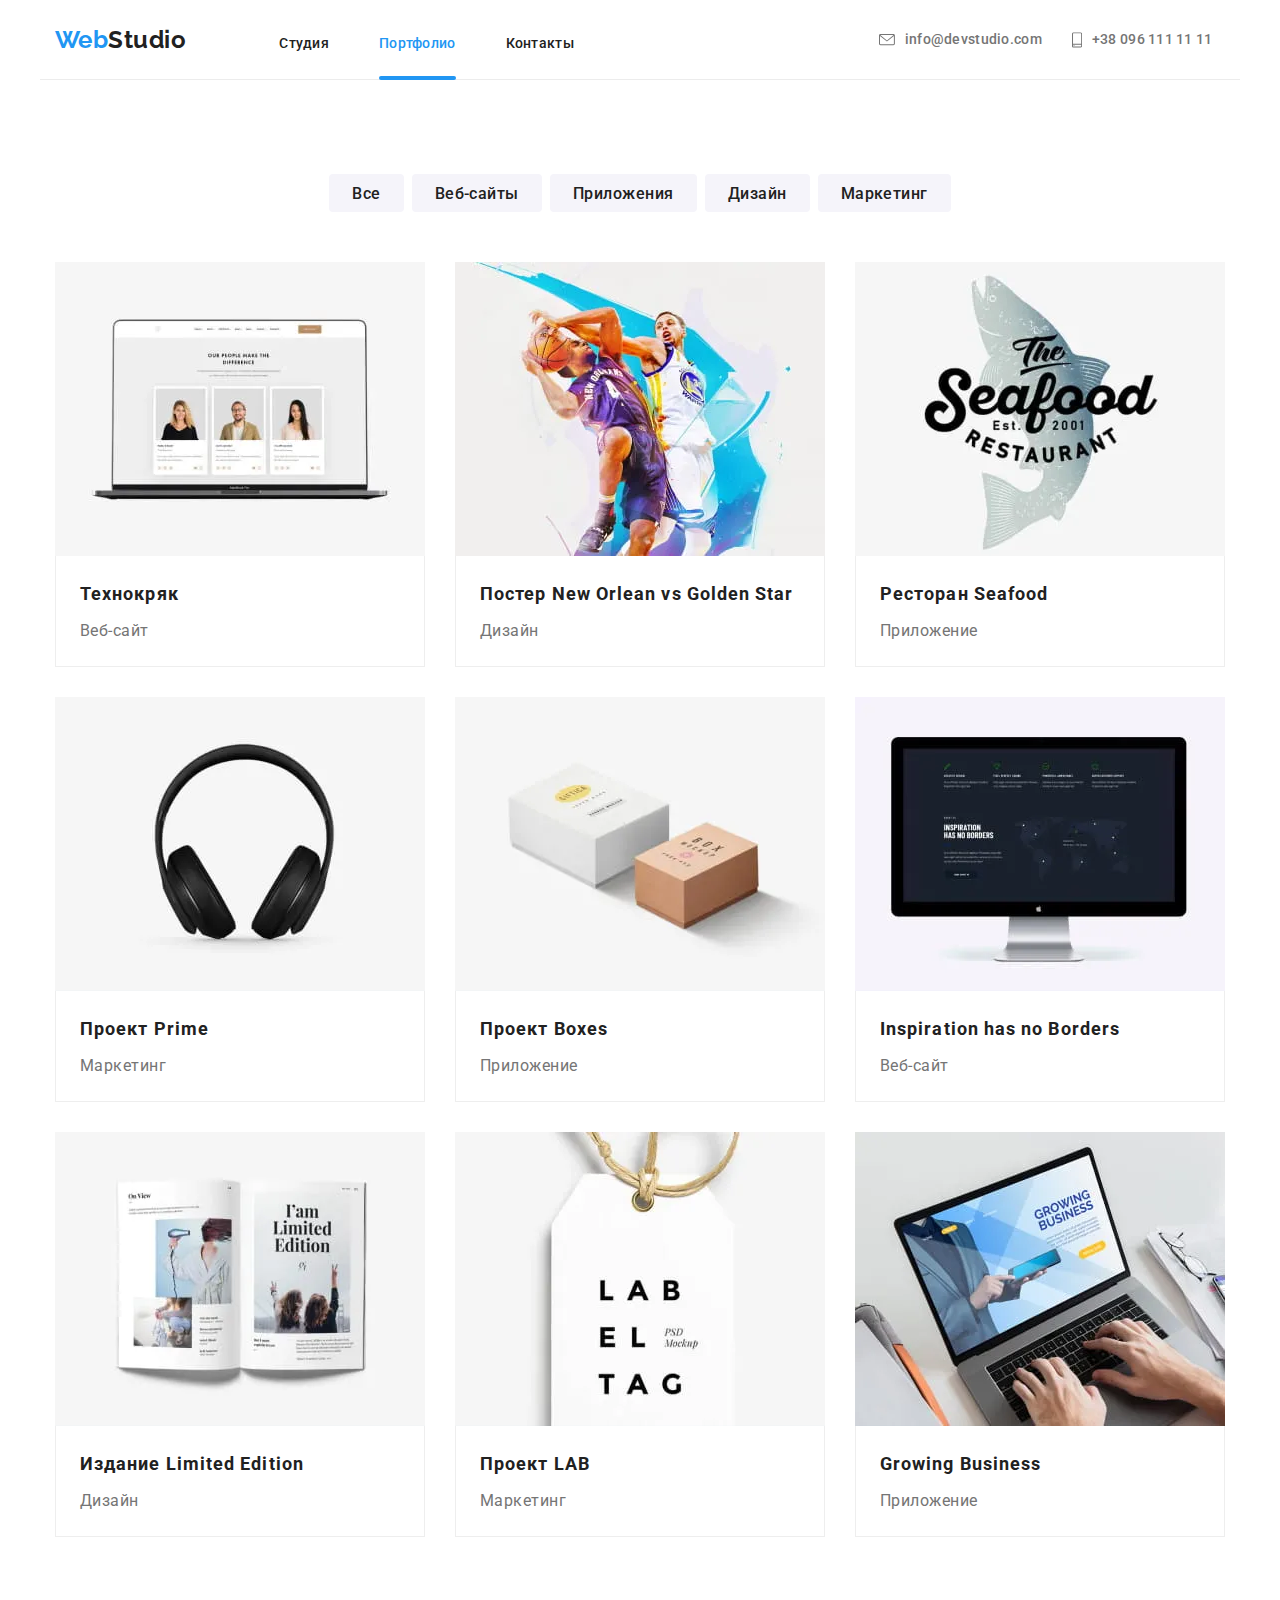
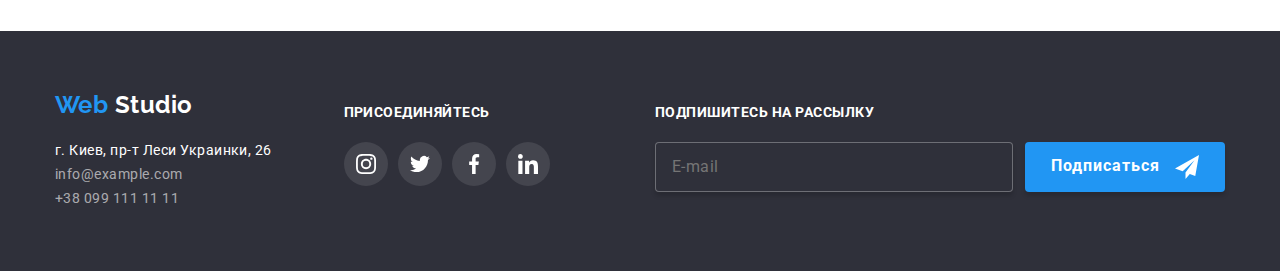
==== commit 108febc6: "webp images" ====
--- a/portfolio.html
+++ b/portfolio.html
@@ -76,7 +76,12 @@
 							<li class="cards">
 								<a href="" class="link">
 									<div class="cards-thumb">
-										<picture>
+										<picture><source srcset="./images/portfolio-images/laptop-1200-1x.webp 1x, 
+											./images/portfolio-images/laptop-1200-2x.webp 2x" media="(min-width: 1200px)" type="image/webp" />
+											<source srcset="./images/portfolio-images/laptop-768-1x.webp 1x, 
+											./images/portfolio-images/laptop-768-2x.webp 2x" media="(min-width: 768px)" type="image/webp" />
+											<source srcset="./images/portfolio-images/laptop-480-1x.webp 1x, 
+											./images/portfolio-images/laptop-480-2x.webp 2x" type="image/webp" />
 											<source srcset="./images/portfolio-images/laptop-1200-1x.jpg 1x, 
 											./images/portfolio-images/laptop-1200-2x.jpg 2x" media="(min-width: 1200px)" />
 											<source srcset="./images/portfolio-images/laptop-768-1x.jpg 1x, 
@@ -102,6 +107,12 @@
 								<a href="" class="link">
 									<div class="cards-thumb">
 										<picture>
+											<source srcset="./images/portfolio-images/basketball-1200-1x.webp 1x, 
+											./images/portfolio-images/basketball-1200-2x.webp 2x" media="(min-width: 1200px)" type="image/webp" />
+											<source srcset="./images/portfolio-images/basketball-768-1x.webp 1x, 
+											./images/portfolio-images/basketball-768-2x.webp 2x" media="(min-width: 768px)" type="image/webp" />
+											<source srcset="./images/portfolio-images/basketball-480-1x.webp 1x, 
+											./images/portfolio-images/basketball-480-2x.webp 2x" type="image/webp" />
 											<source srcset="./images/portfolio-images/basketball-1200-1x.jpg 1x, 
 											./images/portfolio-images/basketball-1200-2x.jpg 2x" media="(min-width: 1200px)" />
 											<source srcset="./images/portfolio-images/basketball-768-1x.jpg 1x, 
@@ -128,6 +139,12 @@
 								<a href="" class="link">
 									<div class="cards-thumb">
 										<picture>
+											<source srcset="./images/portfolio-images/seafood-1200-1x.webp 1x, 
+											./images/portfolio-images/seafood-1200-2x.webp 2x" media="(min-width: 1200px)" type="image/webp" />
+											<source srcset="./images/portfolio-images/seafood-768-1x.webp 1x, 
+											./images/portfolio-images/seafood-768-2x.webp 2x" media="(min-width: 768px)" type="image/webp" />
+											<source srcset="./images/portfolio-images/seafood-480-1x.webp 1x, 
+											./images/portfolio-images/seafood-480-2x.webp 2x" type="image/webp" />
 											<source srcset="./images/portfolio-images/seafood-1200-1x.jpg 1x, 
 											./images/portfolio-images/seafood-1200-2x.jpg 2x" media="(min-width: 1200px)" />
 											<source srcset="./images/portfolio-images/seafood-768-1x.jpg 1x, 
@@ -153,6 +170,12 @@
 								<a href="" class="link">
 									<div class="cards-thumb">
 										<picture>
+											<source srcset="./images/portfolio-images/headphones-1200-1x.webp 1x, 
+											./images/portfolio-images/headphones-1200-2x.webp 2x" media="(min-width: 1200px)" type="image/webp" />
+											<source srcset="./images/portfolio-images/headphones-768-1x.webp 1x, 
+											./images/portfolio-images/headphones-768-2x.webp 2x" media="(min-width: 768px)" type="image/webp" />
+											<source srcset="./images/portfolio-images/headphones-480-1x.webp 1x, 
+											./images/portfolio-images/headphones-480-2x.webp 2x" type="image/webp" />
 											<source srcset="./images/portfolio-images/headphones-1200-1x.jpg 1x, 
 											./images/portfolio-images/headphones-1200-2x.jpg 2x" media="(min-width: 1200px)" />
 											<source srcset="./images/portfolio-images/headphones-768-1x.jpg 1x, 
@@ -178,6 +201,12 @@
 								<a href="" class="link">
 									<div class="cards-thumb">
 										<picture>
+											<source srcset="./images/portfolio-images/boxes-1200-1x.webp 1x, 
+											./images/portfolio-images/boxes-1200-2x.webp 2x" media="(min-width: 1200px)" type="image/webp" />
+											<source srcset="./images/portfolio-images/boxes-768-1x.webp 1x, 
+											./images/portfolio-images/boxes-768-2x.webp 2x" media="(min-width: 768px)" type="image/webp" />
+											<source srcset="./images/portfolio-images/boxes-480-1x.webp 1x, 
+											./images/portfolio-images/boxes-480-2x.webp 2x" type="image/webp" />
 											<source srcset="./images/portfolio-images/boxes-1200-1x.jpg 1x, 
 											./images/portfolio-images/boxes-1200-2x.jpg 2x" media="(min-width: 1200px)" />
 											<source srcset="./images/portfolio-images/boxes-768-1x.jpg 1x, 
@@ -203,6 +232,12 @@
 								<a href="" class="link">
 									<div class="cards-thumb">
 										<picture>
+											<source srcset="./images/portfolio-images/screen-1200-1x.webp 1x, 
+											./images/portfolio-images/screen-1200-2x.webp 2x" media="(min-width: 1200px)" type="image/webp" />
+											<source srcset="./images/portfolio-images/screen-768-1x.webp 1x, 
+											./images/portfolio-images/screen-768-2x.webp 2x" media="(min-width: 768px)" type="image/webp" />
+											<source srcset="./images/portfolio-images/screen-480-1x.webp 1x, 
+											./images/portfolio-images/screen-480-2x.webp 2x" type="image/webp" />
 											<source srcset="./images/portfolio-images/screen-1200-1x.jpg 1x, 
 											./images/portfolio-images/screen-1200-2x.jpg 2x" media="(min-width: 1200px)" />
 											<source srcset="./images/portfolio-images/screen-768-1x.jpg 1x, 
@@ -228,6 +263,12 @@
 								<a href="" class="link">
 									<div class="cards-thumb">
 										<picture>
+											<source srcset="./images/portfolio-images/magazine-1200-1x.webp 1x, 
+											./images/portfolio-images/magazine-1200-2x.webp 2x" media="(min-width: 1200px)" type="image/webp" />
+											<source srcset="./images/portfolio-images/magazine-768-1x.webp 1x, 
+											./images/portfolio-images/magazine-768-2x.webp 2x" media="(min-width: 768px)" type="image/webp" />
+											<source srcset="./images/portfolio-images/magazine-480-1x.webp 1x, 
+											./images/portfolio-images/magazine-480-2x.webp 2x" type="image/webp" />
 											<source srcset="./images/portfolio-images/magazine-1200-1x.jpg 1x, 
 											./images/portfolio-images/magazine-1200-2x.jpg 2x" media="(min-width: 1200px)" />
 											<source srcset="./images/portfolio-images/magazine-768-1x.jpg 1x, 
@@ -253,6 +294,12 @@
 								<a href="" class="link">
 									<div class="cards-thumb">
 										<picture>
+											<source srcset="./images/portfolio-images/labe-1200-1x.webp 1x, 
+											./images/portfolio-images/labe-1200-2x.webp 2x" media="(min-width: 1200px)" type="image/webp" />
+											<source srcset="./images/portfolio-images/labe-768-1x.webp 1x, 
+											./images/portfolio-images/labe-768-2x.webp 2x" media="(min-width: 768px)" type="image/webp" />
+											<source srcset="./images/portfolio-images/labe-480-1x.webp 1x, 
+											./images/portfolio-images/labe-480-2x.webp 2x" type="image/webp" />
 											<source srcset="./images/portfolio-images/labe-1200-1x.jpg 1x, 
 											./images/portfolio-images/labe-1200-2x.jpg 2x" media="(min-width: 1200px)" />
 											<source srcset="./images/portfolio-images/labe-768-1x.jpg 1x, 
@@ -278,6 +325,12 @@
 								<a href="" class="link">
 									<div class="cards-thumb">
 										<picture>
+											<source srcset="./images/portfolio-images/business-laptop-1200-1x.webp 1x, 
+											./images/portfolio-images/business-laptop-1200-2x.webp 2x" media="(min-width: 1200px)" type="image/webp" />
+											<source srcset="./images/portfolio-images/business-laptop-768-1x.webp 1x, 
+											./images/portfolio-images/business-laptop-768-2x.webp 2x" media="(min-width: 768px)" type="image/webp" />
+											<source srcset="./images/portfolio-images/business-laptop-480-1x.webp 1x, 
+											./images/portfolio-images/business-laptop-480-2x.webp 2x" type="image/webp" />
 											<source srcset="./images/portfolio-images/business-laptop-1200-1x.jpg 1x, 
 											./images/portfolio-images/business-laptop-1200-2x.jpg 2x" media="(min-width: 1200px)" />
 											<source srcset="./images/portfolio-images/business-laptop-768-1x.jpg 1x, 
